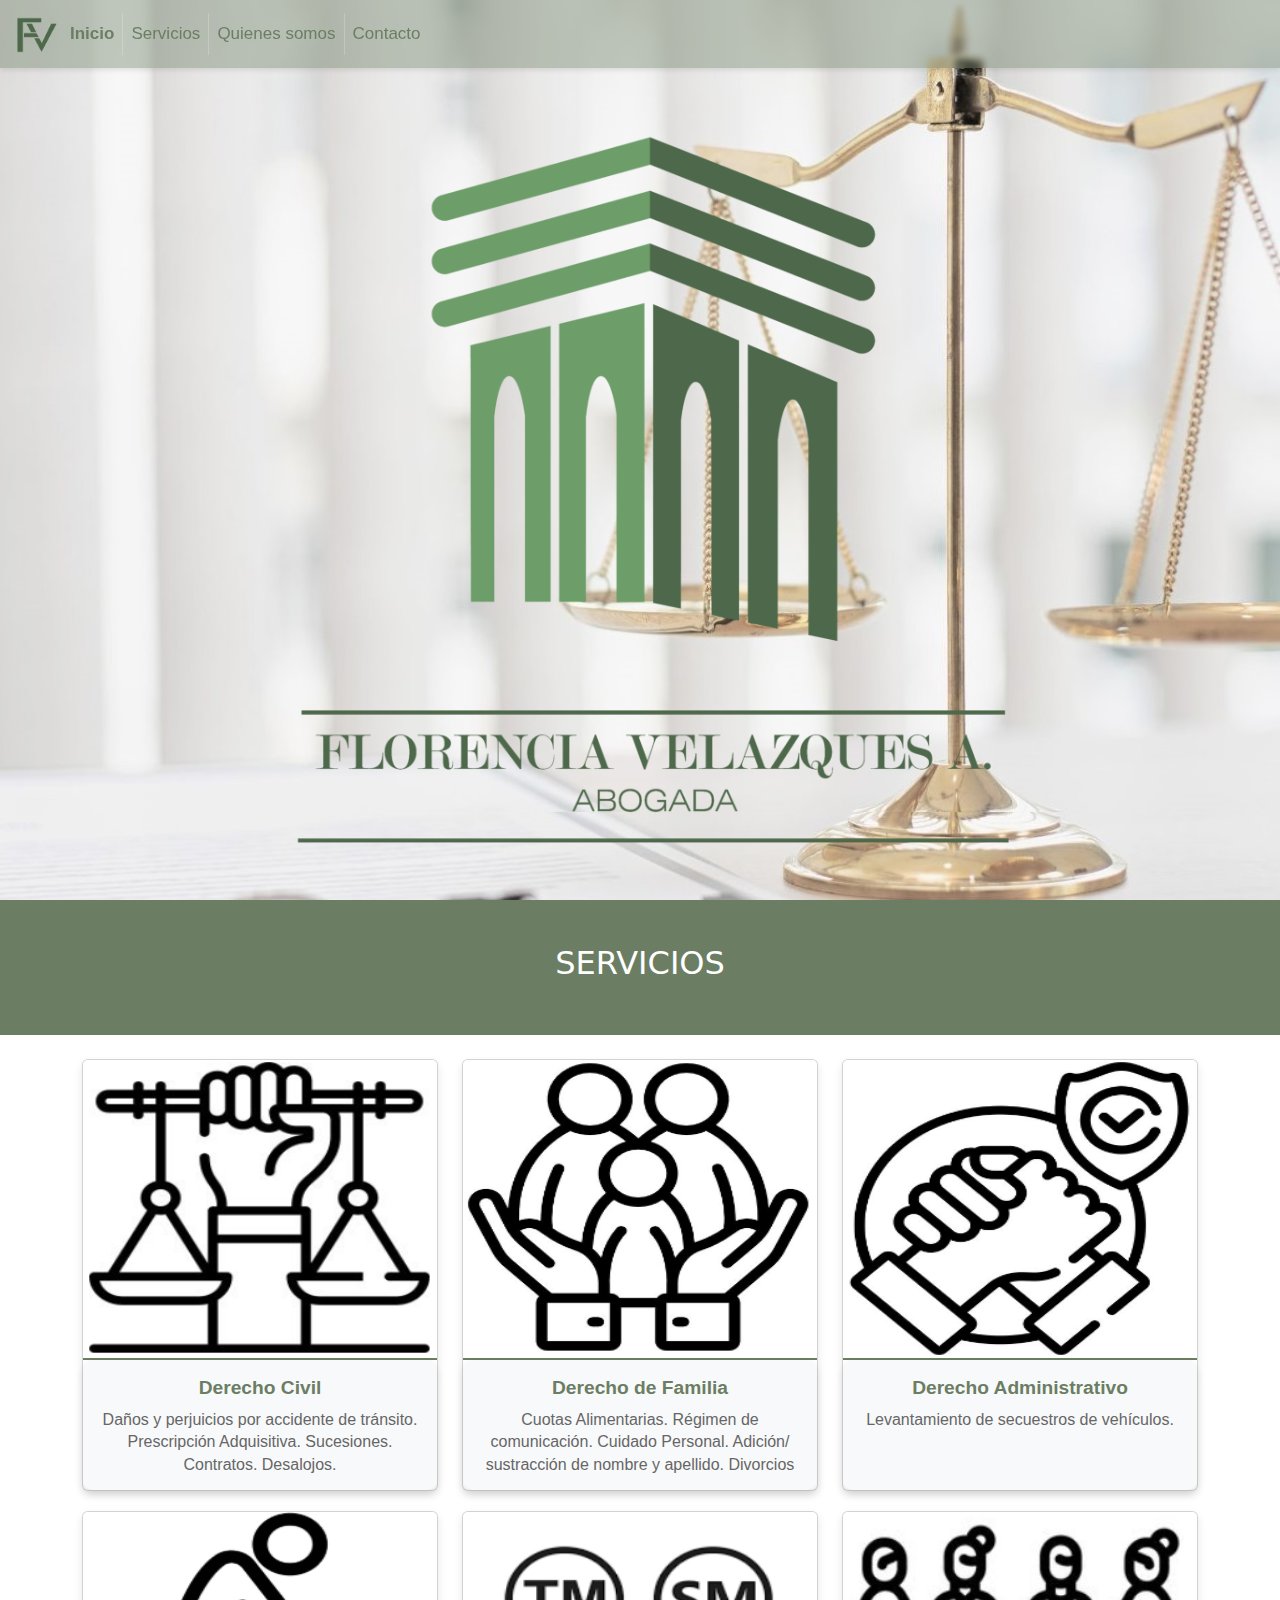
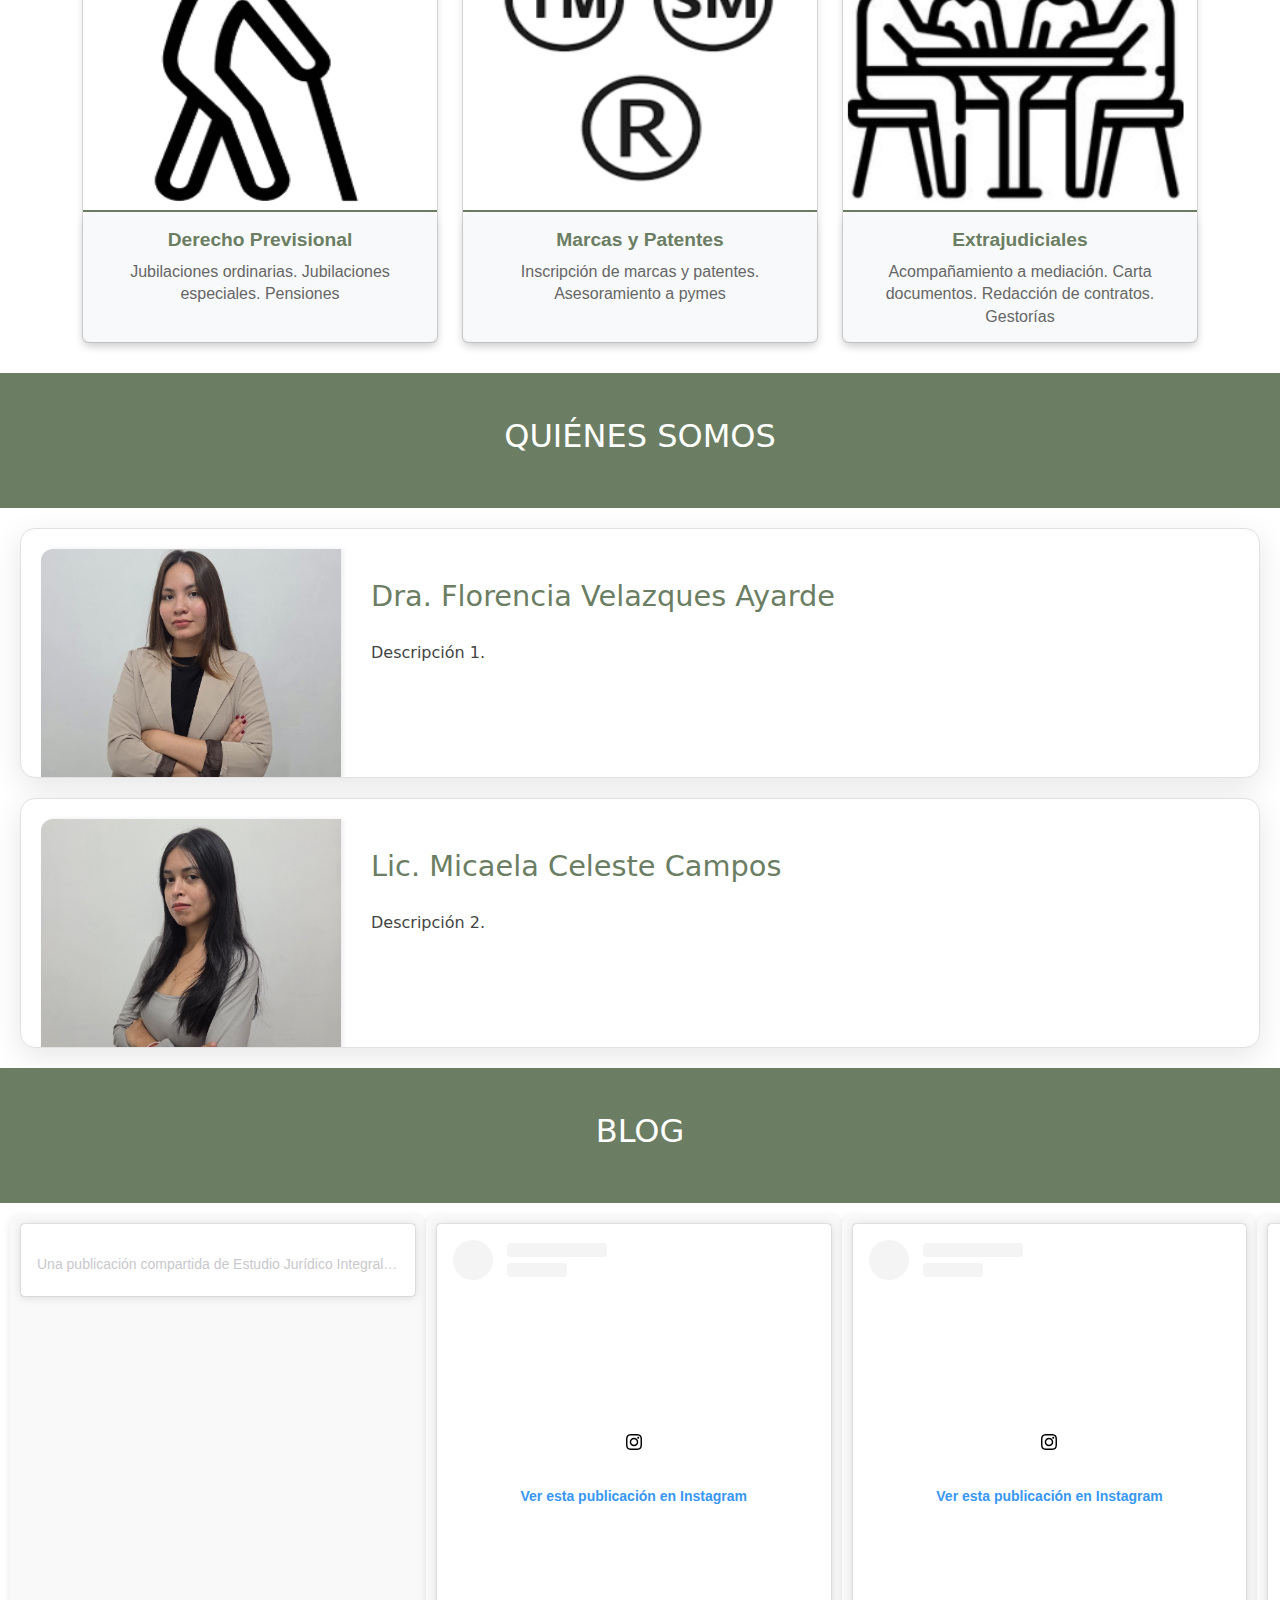
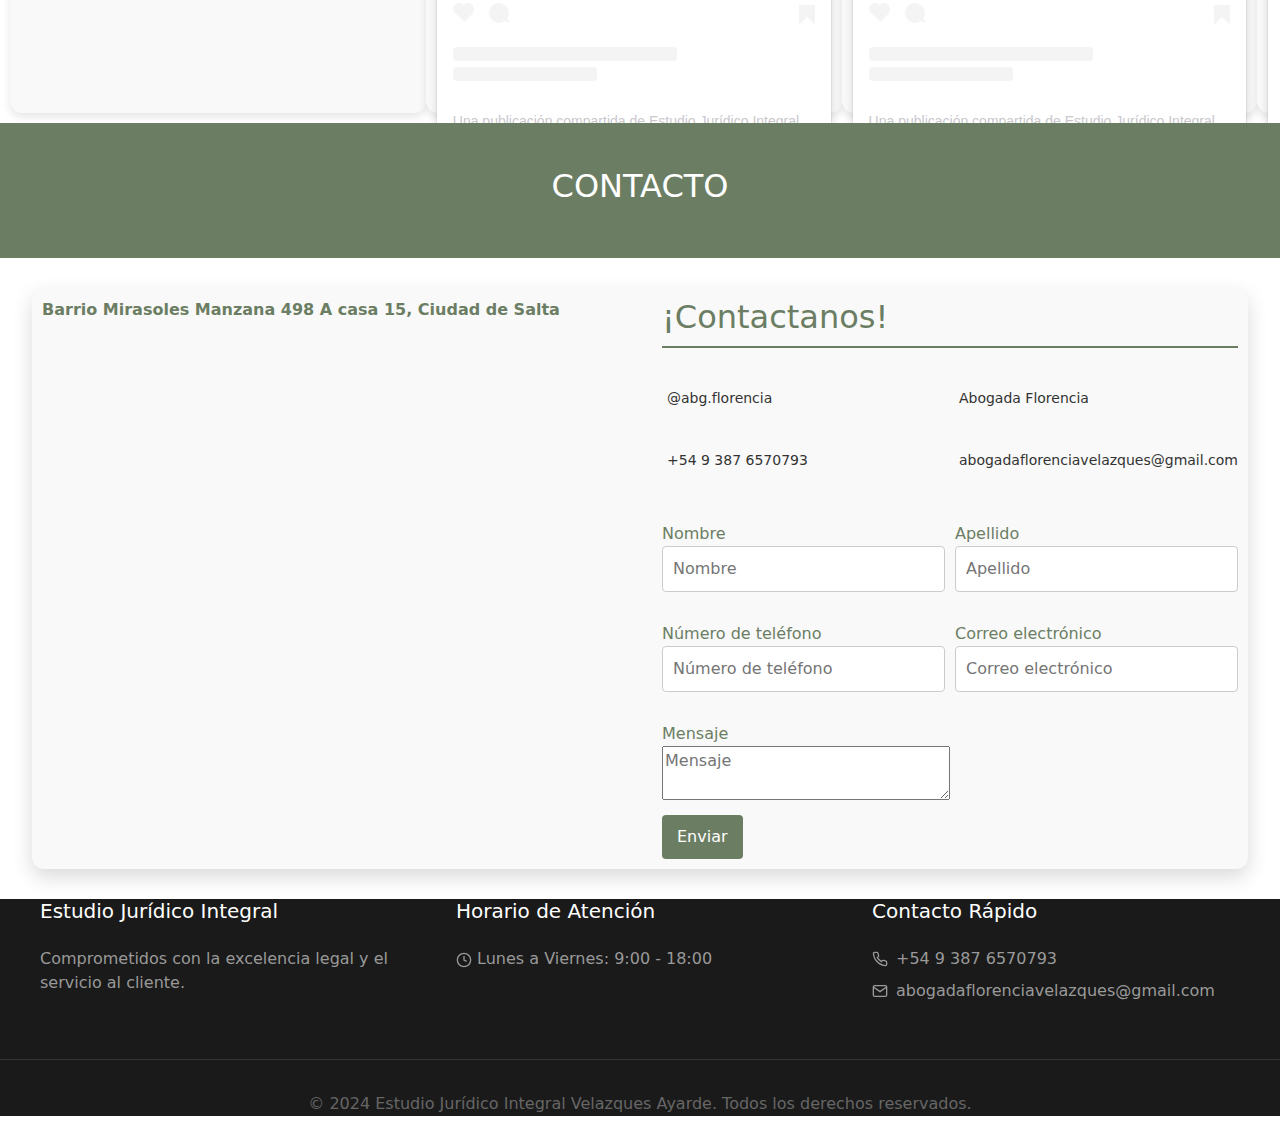
==== index.html @ 9ebd2278 "Imagenes agregadas" ====
<!DOCTYPE html>
<html lang="es">
<head>
    <meta charset="UTF-8">
    <meta name="viewport" content="width=device-width, initial-scale=1.0">
    <title>Abogada Florencia Velazques</title>
    <link rel="icon" type="image/png" href="images/logos/fv_verde1.png">
    <link rel="stylesheet" href="/styles/styles.css">
    <link rel="stylesheet" href="/styles/principal/inicio.css">
    <link rel="stylesheet" href="/styles/principal/servicios.css">
    <link rel="stylesheet" href="/styles/principal/nosotros.css">
    <link rel="stylesheet" href="/styles/principal/blog.css">
    <link rel="stylesheet" href="/styles/principal/contacto.css">
    <link href="https://fonts.googleapis.com/css2?family=Roboto:wght@400;500;700&display=swap" rel="stylesheet">
    <link href="https://cdn.jsdelivr.net/npm/bootstrap@5.3.0-alpha1/dist/css/bootstrap.min.css" rel="stylesheet">
    <link rel="stylesheet" href="https://cdnjs.cloudflare.com/ajax/libs/font-awesome/6.4.2/css/all.min.css" integrity="sha512-z3gLpd7yknf1YoNbCzqRKc4qyor8gaKU1qmn+CShxbuBusANI9QpRohGBreCFkKxLhei6S9CQXFEbbKuqLg0DA==" crossorigin="anonymous" referrerpolicy="no-referrer" />
</head>

<body>
    <nav class="navbar navbar-expand-lg fixed-top" id="navbar">
        <div class="container-fluid">
            <a href="#">
                <img src="images/logos/fv_verde1.png" alt="Logo" width="50" height="50" class="d-inline-block align-text-top" id="logo-img">
            </a>
            <button class="navbar-toggler" type="button" data-bs-toggle="collapse" data-bs-target="#navbarNav" aria-controls="navbarNav" aria-expanded="false" aria-label="Toggle navigation">
                <span class="navbar-toggler-icon"></span>
            </button>
            <div class="collapse navbar-collapse" id="navbarNav">
                <ul class="navbar-nav">
                    <li class="nav-item">
                        <a class="nav-link" href="#inicio"><strong>Inicio</strong></a>
                    </li>
                    <li class="nav-item">
                        <a class="nav-link" href="#servicios">Servicios</a>
                    </li>
                    <li class="nav-item">
                        <a class="nav-link" href="#nosotros">Quienes somos</a>
                    </li>
                    <li class="nav-item">
                        <a class="nav-link" href="#contacto">Contacto</a>
                    </li>
                </ul>
            </div>
        </div>
    </nav>   

    <section id="inicio" class="section inicio">
        <img src="images/marca.png" alt="marca">
    </section>

    
    <section id="servicios" class="section servicios">
        <div class="separador">
            <h2>SERVICIOS</h2>
        </div>
        <br>
        <div class="container">
            <div class="row">
                <div class="col-md-4 card-container">
                    <div class="card">
                        <img src="images/servicios/1-derecho_civil.png" class="card-img-top" alt="Servicio 1">
                        <div class="card-body">
                            <h5 class="card-title">Derecho Civil</h5>
                            <p class="card-text">Daños y perjuicios por accidente de tránsito. Prescripción Adquisitiva. Sucesiones. Contratos. Desalojos.
                            </p>
                        </div>
                    </div>
                </div>

                <div class="col-md-4 card-container">
                    <div class="card">
                        <img src="images/servicios/2-derecho_familia.png" class="card-img-top" alt="Servicio 2">
                        <div class="card-body">
                            <h5 class="card-title">Derecho de Familia</h5>
                            <p class="card-text">Cuotas Alimentarias. Régimen de comunicación. Cuidado Personal. Adición/ sustracción de nombre y apellido. Divorcios
                            </p>
                        </div>
                    </div>
                </div>

                <div class="col-md-4 card-container">
                    <div class="card">
                        <img src="images/servicios/3-administrativo.png" class="card-img-top" alt="Servicio 3">
                        <div class="card-body">
                            <h5 class="card-title">Derecho Administrativo</h5>
                            <p class="card-text">Levantamiento de secuestros de vehículos.
                            </p>
                        </div>
                    </div>
                </div>
            </div>

            <div class="row">
                <div class="col-md-4 card-container">
                    <div class="card">
                        <img src="images/servicios/4-previsional.png" class="card-img-top" alt="Servicio 4">
                        <div class="card-body">
                            <h5 class="card-title">Derecho Previsional</h5>
                            <p class="card-text">Jubilaciones ordinarias. Jubilaciones especiales. Pensiones 
                            </p>
                        </div>
                    </div>
                </div>

                <div class="col-md-4 card-container">
                    <div class="card">
                        <img src="images\servicios\5-marcas_y_pantentes.png" class="card-img-top" alt="Servicio 5">
                        <div class="card-body">
                            <h5 class="card-title">Marcas y Patentes</h5>
                            <p class="card-text">Inscripción de marcas y patentes. Asesoramiento a pymes
                            </p>
                        </div>
                    </div>
                </div>

                <div class="col-md-4 card-container">
                    <div class="card">
                        <img src="images/servicios/6-extrajudiciales.png" class="card-img-top" alt="Extrajudiciales">
                        <div class="card-body">
                            <h5 class="card-title">Extrajudiciales</h5>
                            <p class="card-text">Acompañamiento a mediación. Carta documentos. Redacción de contratos. Gestorías</p>
                        </div>
                    </div>
                </div>
            </div>
        </div>
    </section>

    <section id="nosotros" class="section nosotros">
        <div class="separador">
            <h2>QUIÉNES SOMOS</h2>
        </div>
        <div class="card-nosotros">
            <img src="images/nosotros/flor3.jpg" alt="Imagen 1">
            <div class="card-content">
                <h3>Dra. Florencia Velazques Ayarde</h3>
                <p>Descripción 1.</p>
            </div>
        </div>
        <div class="card-nosotros">
            <img src="images/nosotros/miki1.jpg" alt="Imagen 2">
            <div class="card-content">
                <h3>Lic. Micaela Celeste Campos
                </h3>
                <p>Descripción 2.</p>
            </div>
        </div>
    </section>

        <section id="blog" class="section blog">
        <div class="separador">
            <h2>BLOG</h2>
        </div>
        <div class="slider-container">
            <div class="card-blog">
                <blockquote class="instagram-media" data-instgrm-captioned data-instgrm-permalink="https://www.instagram.com/p/DGyyYIOPVwg/?utm_source=ig_embed&amp;utm_campaign=loading" data-instgrm-version="14" style=" background:#FFF; border:0; border-radius:3px; box-shadow:0 0 1px 0 rgba(0,0,0,0.5),0 1px 10px 0 rgba(0,0,0,0.15); margin: 1px; max-width:540px; min-width:326px; padding:0; width:99.375%; width:-webkit-calc(100% - 2px); width:calc(100% - 2px);">
                    <div style="padding:16px;">
                        <a href="https://www.instagram.com/p/DGyyYIOPVwg/?utm_source=ig_embed&amp;utm_campaign=loading" style=" background:#FFFFFF; line-height:0; padding:0 0; text-align:center; text-decoration:none; width:100%;" target="_blank">
                            </a>
                        <p style=" color:#c9c8cd; font-family:Arial,sans-serif; font-size:14px; line-height:17px; margin-bottom:0; margin-top:8px; overflow:hidden; padding:8px 0 7px; text-align:center; text-overflow:ellipsis; white-space:nowrap;">
                            <a href="https://www.instagram.com/p/DGyyYIOPVwg/?utm_source=ig_embed&amp;utm_campaign=loading" style=" color:#c9c8cd; font-family:Arial,sans-serif; font-size:14px; font-style:normal; font-weight:normal; line-height:17px; text-decoration:none;" target="_blank">
                                Una publicación compartida de Estudio Jurídico Integral (@abg.florencia)
                            </a>
                        </p>
                    </div>
                </blockquote>
                <script async src="//www.instagram.com/embed.js"></script>
            </div>
            <div class="card-blog">
                <blockquote class="instagram-media" data-instgrm-captioned data-instgrm-permalink="https://www.instagram.com/p/DGiqgPWub0Y/?utm_source=ig_embed&amp;utm_campaign=loading" data-instgrm-version="14" style=" background:#FFF; border:0; border-radius:3px; box-shadow:0 0 1px 0 rgba(0,0,0,0.5),0 1px 10px 0 rgba(0,0,0,0.15); margin: 1px; max-width:540px; min-width:326px; padding:0; width:99.375%; width:-webkit-calc(100% - 2px); width:calc(100% - 2px);"><div style="padding:16px;"> <a href="https://www.instagram.com/p/DGiqgPWub0Y/?utm_source=ig_embed&amp;utm_campaign=loading" style=" background:#FFFFFF; line-height:0; padding:0 0; text-align:center; text-decoration:none; width:100%;" target="_blank"> <div style=" display: flex; flex-direction: row; align-items: center;"> <div style="background-color: #F4F4F4; border-radius: 50%; flex-grow: 0; height: 40px; margin-right: 14px; width: 40px;"></div> <div style="display: flex; flex-direction: column; flex-grow: 1; justify-content: center;"> <div style=" background-color: #F4F4F4; border-radius: 4px; flex-grow: 0; height: 14px; margin-bottom: 6px; width: 100px;"></div> <div style=" background-color: #F4F4F4; border-radius: 4px; flex-grow: 0; height: 14px; width: 60px;"></div></div></div><div style="padding: 19% 0;"></div> <div style="display:block; height:50px; margin:0 auto 12px; width:50px;"><svg width="50px" height="50px" viewBox="0 0 60 60" version="1.1" xmlns="https://www.w3.org/2000/svg" xmlns:xlink="https://www.w3.org/1999/xlink"><g stroke="none" stroke-width="1" fill="none" fill-rule="evenodd"><g transform="translate(-511.000000, -20.000000)" fill="#000000"><g><path d="M556.869,30.41 C554.814,30.41 553.148,32.076 553.148,34.131 C553.148,36.186 554.814,37.852 556.869,37.852 C558.924,37.852 560.59,36.186 560.59,34.131 C560.59,32.076 558.924,30.41 556.869,30.41 M541,60.657 C535.114,60.657 530.342,55.887 530.342,50 C530.342,44.114 535.114,39.342 541,39.342 C546.887,39.342 551.658,44.114 551.658,50 C551.658,55.887 546.887,60.657 541,60.657 M541,33.886 C532.1,33.886 524.886,41.1 524.886,50 C524.886,58.899 532.1,66.113 541,66.113 C549.9,66.113 557.115,58.899 557.115,50 C557.115,41.1 549.9,33.886 541,33.886 M565.378,62.101 C565.244,65.022 564.756,66.606 564.346,67.663 C563.803,69.06 563.154,70.057 562.106,71.106 C561.058,72.155 560.06,72.803 558.662,73.347 C557.607,73.757 556.021,74.244 553.102,74.378 C549.944,74.521 548.997,74.552 541,74.552 C533.003,74.552 532.056,74.521 528.898,74.378 C525.979,74.244 524.393,73.757 523.338,73.347 C521.94,72.803 520.942,72.155 519.894,71.106 C518.846,70.057 518.197,69.06 517.654,67.663 C517.244,66.606 516.755,65.022 516.623,62.101 C516.479,58.943 516.448,57.996 516.448,50 C516.448,42.003 516.479,41.056 516.623,37.899 C516.755,34.978 517.244,33.391 517.654,32.338 C518.197,30.938 518.846,29.942 519.894,28.894 C520.942,27.846 521.94,27.196 523.338,26.654 C524.393,26.244 525.979,25.756 528.898,25.623 C532.057,25.479 533.004,25.448 541,25.448 C548.997,25.448 549.943,25.479 553.102,25.623 C556.021,25.756 557.607,26.244 558.662,26.654 C560.06,27.196 561.058,27.846 562.106,28.894 C563.154,29.942 563.803,30.938 564.346,32.338 C564.756,33.391 565.244,34.978 565.378,37.899 C565.522,41.056 565.552,42.003 565.552,50 C565.552,57.996 565.522,58.943 565.378,62.101 M570.82,37.631 C570.674,34.438 570.167,32.258 569.425,30.349 C568.659,28.377 567.633,26.702 565.965,25.035 C564.297,23.368 562.623,22.342 560.652,21.575 C558.743,20.834 556.562,20.326 553.369,20.18 C550.169,20.033 549.148,20 541,20 C532.853,20 531.831,20.033 528.631,20.18 C525.438,20.326 523.257,20.834 521.349,21.575 C519.376,22.342 517.703,23.368 516.035,25.035 C514.368,26.702 513.342,28.377 512.574,30.349 C511.834,32.258 511.326,34.438 511.181,37.631 C511.035,40.831 511,41.851 511,50 C511,58.147 511.035,59.17 511.181,62.369 C511.326,65.562 511.834,67.743 512.574,69.651 C513.342,71.625 514.368,73.296 516.035,74.965 C517.703,76.634 519.376,77.658 521.349,78.425 C523.257,79.167 525.438,79.673 528.631,79.82 C531.831,79.965 532.853,80.001 541,80.001 C549.148,80.001 550.169,79.965 553.369,79.82 C556.562,79.673 558.743,79.167 560.652,78.425 C562.623,77.658 564.297,76.634 565.965,74.965 C567.633,73.296 568.659,71.625 569.425,69.651 C570.167,67.743 570.674,65.562 570.82,62.369 C570.966,59.17 571,58.147 571,50 C571,41.851 570.966,40.831 570.82,37.631"></path></g></g></g></svg></div><div style="padding-top: 8px;"> <div style=" color:#3897f0; font-family:Arial,sans-serif; font-size:14px; font-style:normal; font-weight:550; line-height:18px;">Ver esta publicación en Instagram</div></div><div style="padding: 12.5% 0;"></div> <div style="display: flex; flex-direction: row; margin-bottom: 14px; align-items: center;"><div> <div style="background-color: #F4F4F4; border-radius: 50%; height: 12.5px; width: 12.5px; transform: translateX(0px) translateY(7px);"></div> <div style="background-color: #F4F4F4; height: 12.5px; transform: rotate(-45deg) translateX(3px) translateY(1px); width: 12.5px; flex-grow: 0; margin-right: 14px; margin-left: 2px;"></div> <div style="background-color: #F4F4F4; border-radius: 50%; height: 12.5px; width: 12.5px; transform: translateX(9px) translateY(-18px);"></div></div><div style="margin-left: 8px;"> <div style=" background-color: #F4F4F4; border-radius: 50%; flex-grow: 0; height: 20px; width: 20px;"></div> <div style=" width: 0; height: 0; border-top: 2px solid transparent; border-left: 6px solid #f4f4f4; border-bottom: 2px solid transparent; transform: translateX(16px) translateY(-4px) rotate(30deg)"></div></div><div style="margin-left: auto;"> <div style=" width: 0px; border-top: 8px solid #F4F4F4; border-right: 8px solid transparent; transform: translateY(16px);"></div> <div style=" background-color: #F4F4F4; flex-grow: 0; height: 12px; width: 16px; transform: translateY(-4px);"></div> <div style=" width: 0; height: 0; border-top: 8px solid #F4F4F4; border-left: 8px solid transparent; transform: translateY(-4px) translateX(8px);"></div></div></div> <div style="display: flex; flex-direction: column; flex-grow: 1; justify-content: center; margin-bottom: 24px;"> <div style=" background-color: #F4F4F4; border-radius: 4px; flex-grow: 0; height: 14px; margin-bottom: 6px; width: 224px;"></div> <div style=" background-color: #F4F4F4; border-radius: 4px; flex-grow: 0; height: 14px; width: 144px;"></div></div></a><p style=" color:#c9c8cd; font-family:Arial,sans-serif; font-size:14px; line-height:17px; margin-bottom:0; margin-top:8px; overflow:hidden; padding:8px 0 7px; text-align:center; text-overflow:ellipsis; white-space:nowrap;"><a href="https://www.instagram.com/p/DGiqgPWub0Y/?utm_source=ig_embed&amp;utm_campaign=loading" style=" color:#c9c8cd; font-family:Arial,sans-serif; font-size:14px; font-style:normal; font-weight:normal; line-height:17px; text-decoration:none;" target="_blank">Una publicación compartida de Estudio Jurídico Integral (@abg.florencia)</a></p></div></blockquote> <script async src="//www.instagram.com/embed.js"></script>
            </div>
            <div class="card-blog">
                <blockquote class="instagram-media" data-instgrm-captioned data-instgrm-permalink="https://www.instagram.com/p/DGN7OXtuFzT/?utm_source=ig_embed&amp;utm_campaign=loading" data-instgrm-version="14" style=" background:#FFF; border:0; border-radius:3px; box-shadow:0 0 1px 0 rgba(0,0,0,0.5),0 1px 10px 0 rgba(0,0,0,0.15); margin: 1px; max-width:540px; min-width:326px; padding:0; width:99.375%; width:-webkit-calc(100% - 2px); width:calc(100% - 2px);"><div style="padding:16px;"> <a href="https://www.instagram.com/p/DGN7OXtuFzT/?utm_source=ig_embed&amp;utm_campaign=loading" style=" background:#FFFFFF; line-height:0; padding:0 0; text-align:center; text-decoration:none; width:100%;" target="_blank"> <div style=" display: flex; flex-direction: row; align-items: center;"> <div style="background-color: #F4F4F4; border-radius: 50%; flex-grow: 0; height: 40px; margin-right: 14px; width: 40px;"></div> <div style="display: flex; flex-direction: column; flex-grow: 1; justify-content: center;"> <div style=" background-color: #F4F4F4; border-radius: 4px; flex-grow: 0; height: 14px; margin-bottom: 6px; width: 100px;"></div> <div style=" background-color: #F4F4F4; border-radius: 4px; flex-grow: 0; height: 14px; width: 60px;"></div></div></div><div style="padding: 19% 0;"></div> <div style="display:block; height:50px; margin:0 auto 12px; width:50px;"><svg width="50px" height="50px" viewBox="0 0 60 60" version="1.1" xmlns="https://www.w3.org/2000/svg" xmlns:xlink="https://www.w3.org/1999/xlink"><g stroke="none" stroke-width="1" fill="none" fill-rule="evenodd"><g transform="translate(-511.000000, -20.000000)" fill="#000000"><g><path d="M556.869,30.41 C554.814,30.41 553.148,32.076 553.148,34.131 C553.148,36.186 554.814,37.852 556.869,37.852 C558.924,37.852 560.59,36.186 560.59,34.131 C560.59,32.076 558.924,30.41 556.869,30.41 M541,60.657 C535.114,60.657 530.342,55.887 530.342,50 C530.342,44.114 535.114,39.342 541,39.342 C546.887,39.342 551.658,44.114 551.658,50 C551.658,55.887 546.887,60.657 541,60.657 M541,33.886 C532.1,33.886 524.886,41.1 524.886,50 C524.886,58.899 532.1,66.113 541,66.113 C549.9,66.113 557.115,58.899 557.115,50 C557.115,41.1 549.9,33.886 541,33.886 M565.378,62.101 C565.244,65.022 564.756,66.606 564.346,67.663 C563.803,69.06 563.154,70.057 562.106,71.106 C561.058,72.155 560.06,72.803 558.662,73.347 C557.607,73.757 556.021,74.244 553.102,74.378 C549.944,74.521 548.997,74.552 541,74.552 C533.003,74.552 532.056,74.521 528.898,74.378 C525.979,74.244 524.393,73.757 523.338,73.347 C521.94,72.803 520.942,72.155 519.894,71.106 C518.846,70.057 518.197,69.06 517.654,67.663 C517.244,66.606 516.755,65.022 516.623,62.101 C516.479,58.943 516.448,57.996 516.448,50 C516.448,42.003 516.479,41.056 516.623,37.899 C516.755,34.978 517.244,33.391 517.654,32.338 C518.197,30.938 518.846,29.942 519.894,28.894 C520.942,27.846 521.94,27.196 523.338,26.654 C524.393,26.244 525.979,25.756 528.898,25.623 C532.057,25.479 533.004,25.448 541,25.448 C548.997,25.448 549.943,25.479 553.102,25.623 C556.021,25.756 557.607,26.244 558.662,26.654 C560.06,27.196 561.058,27.846 562.106,28.894 C563.154,29.942 563.803,30.938 564.346,32.338 C564.756,33.391 565.244,34.978 565.378,37.899 C565.522,41.056 565.552,42.003 565.552,50 C565.552,57.996 565.522,58.943 565.378,62.101 M570.82,37.631 C570.674,34.438 570.167,32.258 569.425,30.349 C568.659,28.377 567.633,26.702 565.965,25.035 C564.297,23.368 562.623,22.342 560.652,21.575 C558.743,20.834 556.562,20.326 553.369,20.18 C550.169,20.033 549.148,20 541,20 C532.853,20 531.831,20.033 528.631,20.18 C525.438,20.326 523.257,20.834 521.349,21.575 C519.376,22.342 517.703,23.368 516.035,25.035 C514.368,26.702 513.342,28.377 512.574,30.349 C511.834,32.258 511.326,34.438 511.181,37.631 C511.035,40.831 511,41.851 511,50 C511,58.147 511.035,59.17 511.181,62.369 C511.326,65.562 511.834,67.743 512.574,69.651 C513.342,71.625 514.368,73.296 516.035,74.965 C517.703,76.634 519.376,77.658 521.349,78.425 C523.257,79.167 525.438,79.673 528.631,79.82 C531.831,79.965 532.853,80.001 541,80.001 C549.148,80.001 550.169,79.965 553.369,79.82 C556.562,79.673 558.743,79.167 560.652,78.425 C562.623,77.658 564.297,76.634 565.965,74.965 C567.633,73.296 568.659,71.625 569.425,69.651 C570.167,67.743 570.674,65.562 570.82,62.369 C570.966,59.17 571,58.147 571,50 C571,41.851 570.966,40.831 570.82,37.631"></path></g></g></g></svg></div><div style="padding-top: 8px;"> <div style=" color:#3897f0; font-family:Arial,sans-serif; font-size:14px; font-style:normal; font-weight:550; line-height:18px;">Ver esta publicación en Instagram</div></div><div style="padding: 12.5% 0;"></div> <div style="display: flex; flex-direction: row; margin-bottom: 14px; align-items: center;"><div> <div style="background-color: #F4F4F4; border-radius: 50%; height: 12.5px; width: 12.5px; transform: translateX(0px) translateY(7px);"></div> <div style="background-color: #F4F4F4; height: 12.5px; transform: rotate(-45deg) translateX(3px) translateY(1px); width: 12.5px; flex-grow: 0; margin-right: 14px; margin-left: 2px;"></div> <div style="background-color: #F4F4F4; border-radius: 50%; height: 12.5px; width: 12.5px; transform: translateX(9px) translateY(-18px);"></div></div><div style="margin-left: 8px;"> <div style=" background-color: #F4F4F4; border-radius: 50%; flex-grow: 0; height: 20px; width: 20px;"></div> <div style=" width: 0; height: 0; border-top: 2px solid transparent; border-left: 6px solid #f4f4f4; border-bottom: 2px solid transparent; transform: translateX(16px) translateY(-4px) rotate(30deg)"></div></div><div style="margin-left: auto;"> <div style=" width: 0px; border-top: 8px solid #F4F4F4; border-right: 8px solid transparent; transform: translateY(16px);"></div> <div style=" background-color: #F4F4F4; flex-grow: 0; height: 12px; width: 16px; transform: translateY(-4px);"></div> <div style=" width: 0; height: 0; border-top: 8px solid #F4F4F4; border-left: 8px solid transparent; transform: translateY(-4px) translateX(8px);"></div></div></div> <div style="display: flex; flex-direction: column; flex-grow: 1; justify-content: center; margin-bottom: 24px;"> <div style=" background-color: #F4F4F4; border-radius: 4px; flex-grow: 0; height: 14px; margin-bottom: 6px; width: 224px;"></div> <div style=" background-color: #F4F4F4; border-radius: 4px; flex-grow: 0; height: 14px; width: 144px;"></div></div></a><p style=" color:#c9c8cd; font-family:Arial,sans-serif; font-size:14px; line-height:17px; margin-bottom:0; margin-top:8px; overflow:hidden; padding:8px 0 7px; text-align:center; text-overflow:ellipsis; white-space:nowrap;"><a href="https://www.instagram.com/p/DGN7OXtuFzT/?utm_source=ig_embed&amp;utm_campaign=loading" style=" color:#c9c8cd; font-family:Arial,sans-serif; font-size:14px; font-style:normal; font-weight:normal; line-height:17px; text-decoration:none;" target="_blank">Una publicación compartida de Estudio Jurídico Integral (@abg.florencia)</a></p></div></blockquote>
                <script async src="//www.instagram.com/embed.js"></script>
            </div>
            <div class="card-blog">
                <blockquote class="instagram-media" data-instgrm-captioned data-instgrm-permalink="https://www.instagram.com/p/DGB_yeKPa0P/?utm_source=ig_embed&amp;utm_campaign=loading" data-instgrm-version="14" style=" background:#FFF; border:0; border-radius:3px; box-shadow:0 0 1px 0 rgba(0,0,0,0.5),0 1px 10px 0 rgba(0,0,0,0.15); margin: 1px; max-width:540px; min-width:326px; padding:0; width:99.375%; width:-webkit-calc(100% - 2px); width:calc(100% - 2px);"><div style="padding:16px;"> <a href="https://www.instagram.com/p/DGB_yeKPa0P/?utm_source=ig_embed&amp;utm_campaign=loading" style=" background:#FFFFFF; line-height:0; padding:0 0; text-align:center; text-decoration:none; width:100%;" target="_blank"> <div style=" display: flex; flex-direction: row; align-items: center;"> <div style="background-color: #F4F4F4; border-radius: 50%; flex-grow: 0; height: 40px; margin-right: 14px; width: 40px;"></div> <div style="display: flex; flex-direction: column; flex-grow: 1; justify-content: center;"> <div style=" background-color: #F4F4F4; border-radius: 4px; flex-grow: 0; height: 14px; margin-bottom: 6px; width: 100px;"></div> <div style=" background-color: #F4F4F4; border-radius: 4px; flex-grow: 0; height: 14px; width: 60px;"></div></div></div><div style="padding: 19% 0;"></div> <div style="display:block; height:50px; margin:0 auto 12px; width:50px;"><svg width="50px" height="50px" viewBox="0 0 60 60" version="1.1" xmlns="https://www.w3.org/2000/svg" xmlns:xlink="https://www.w3.org/1999/xlink"><g stroke="none" stroke-width="1" fill="none" fill-rule="evenodd"><g transform="translate(-511.000000, -20.000000)" fill="#000000"><g><path d="M556.869,30.41 C554.814,30.41 553.148,32.076 553.148,34.131 C553.148,36.186 554.814,37.852 556.869,37.852 C558.924,37.852 560.59,36.186 560.59,34.131 C560.59,32.076 558.924,30.41 556.869,30.41 M541,60.657 C535.114,60.657 530.342,55.887 530.342,50 C530.342,44.114 535.114,39.342 541,39.342 C546.887,39.342 551.658,44.114 551.658,50 C551.658,55.887 546.887,60.657 541,60.657 M541,33.886 C532.1,33.886 524.886,41.1 524.886,50 C524.886,58.899 532.1,66.113 541,66.113 C549.9,66.113 557.115,58.899 557.115,50 C557.115,41.1 549.9,33.886 541,33.886 M565.378,62.101 C565.244,65.022 564.756,66.606 564.346,67.663 C563.803,69.06 563.154,70.057 562.106,71.106 C561.058,72.155 560.06,72.803 558.662,73.347 C557.607,73.757 556.021,74.244 553.102,74.378 C549.944,74.521 548.997,74.552 541,74.552 C533.003,74.552 532.056,74.521 528.898,74.378 C525.979,74.244 524.393,73.757 523.338,73.347 C521.94,72.803 520.942,72.155 519.894,71.106 C518.846,70.057 518.197,69.06 517.654,67.663 C517.244,66.606 516.755,65.022 516.623,62.101 C516.479,58.943 516.448,57.996 516.448,50 C516.448,42.003 516.479,41.056 516.623,37.899 C516.755,34.978 517.244,33.391 517.654,32.338 C518.197,30.938 518.846,29.942 519.894,28.894 C520.942,27.846 521.94,27.196 523.338,26.654 C524.393,26.244 525.979,25.756 528.898,25.623 C532.057,25.479 533.004,25.448 541,25.448 C548.997,25.448 549.943,25.479 553.102,25.623 C556.021,25.756 557.607,26.244 558.662,26.654 C560.06,27.196 561.058,27.846 562.106,28.894 C563.154,29.942 563.803,30.938 564.346,32.338 C564.756,33.391 565.244,34.978 565.378,37.899 C565.522,41.056 565.552,42.003 565.552,50 C565.552,57.996 565.522,58.943 565.378,62.101 M570.82,37.631 C570.674,34.438 570.167,32.258 569.425,30.349 C568.659,28.377 567.633,26.702 565.965,25.035 C564.297,23.368 562.623,22.342 560.652,21.575 C558.743,20.834 556.562,20.326 553.369,20.18 C550.169,20.033 549.148,20 541,20 C532.853,20 531.831,20.033 528.631,20.18 C525.438,20.326 523.257,20.834 521.349,21.575 C519.376,22.342 517.703,23.368 516.035,25.035 C514.368,26.702 513.342,28.377 512.574,30.349 C511.834,32.258 511.326,34.438 511.181,37.631 C511.035,40.831 511,41.851 511,50 C511,58.147 511.035,59.17 511.181,62.369 C511.326,65.562 511.834,67.743 512.574,69.651 C513.342,71.625 514.368,73.296 516.035,74.965 C517.703,76.634 519.376,77.658 521.349,78.425 C523.257,79.167 525.438,79.673 528.631,79.82 C531.831,79.965 532.853,80.001 541,80.001 C549.148,80.001 550.169,79.965 553.369,79.82 C556.562,79.673 558.743,79.167 560.652,78.425 C562.623,77.658 564.297,76.634 565.965,74.965 C567.633,73.296 568.659,71.625 569.425,69.651 C570.167,67.743 570.674,65.562 570.82,62.369 C570.966,59.17 571,58.147 571,50 C571,41.851 570.966,40.831 570.82,37.631"></path></g></g></g></svg></div><div style="padding-top: 8px;"> <div style=" color:#3897f0; font-family:Arial,sans-serif; font-size:14px; font-style:normal; font-weight:550; line-height:18px;">Ver esta publicación en Instagram</div></div><div style="padding: 12.5% 0;"></div> <div style="display: flex; flex-direction: row; margin-bottom: 14px; align-items: center;"><div> <div style="background-color: #F4F4F4; border-radius: 50%; height: 12.5px; width: 12.5px; transform: translateX(0px) translateY(7px);"></div> <div style="background-color: #F4F4F4; height: 12.5px; transform: rotate(-45deg) translateX(3px) translateY(1px); width: 12.5px; flex-grow: 0; margin-right: 14px; margin-left: 2px;"></div> <div style="background-color: #F4F4F4; border-radius: 50%; height: 12.5px; width: 12.5px; transform: translateX(9px) translateY(-18px);"></div></div><div style="margin-left: 8px;"> <div style=" background-color: #F4F4F4; border-radius: 50%; flex-grow: 0; height: 20px; width: 20px;"></div> <div style=" width: 0; height: 0; border-top: 2px solid transparent; border-left: 6px solid #f4f4f4; border-bottom: 2px solid transparent; transform: translateX(16px) translateY(-4px) rotate(30deg)"></div></div><div style="margin-left: auto;"> <div style=" width: 0px; border-top: 8px solid #F4F4F4; border-right: 8px solid transparent; transform: translateY(16px);"></div> <div style=" background-color: #F4F4F4; flex-grow: 0; height: 12px; width: 16px; transform: translateY(-4px);"></div> <div style=" width: 0; height: 0; border-top: 8px solid #F4F4F4; border-left: 8px solid transparent; transform: translateY(-4px) translateX(8px);"></div></div></div> <div style="display: flex; flex-direction: column; flex-grow: 1; justify-content: center; margin-bottom: 24px;"> <div style=" background-color: #F4F4F4; border-radius: 4px; flex-grow: 0; height: 14px; margin-bottom: 6px; width: 224px;"></div> <div style=" background-color: #F4F4F4; border-radius: 4px; flex-grow: 0; height: 14px; width: 144px;"></div></div></a><p style=" color:#c9c8cd; font-family:Arial,sans-serif; font-size:14px; line-height:17px; margin-bottom:0; margin-top:8px; overflow:hidden; padding:8px 0 7px; text-align:center; text-overflow:ellipsis; white-space:nowrap;"><a href="https://www.instagram.com/p/DGB_yeKPa0P/?utm_source=ig_embed&amp;utm_campaign=loading" style=" color:#c9c8cd; font-family:Arial,sans-serif; font-size:14px; font-style:normal; font-weight:normal; line-height:17px; text-decoration:none;" target="_blank">Una publicación compartida de Estudio Jurídico Integral (@abg.florencia)</a></p></div></blockquote>
                <script async src="//www.instagram.com/embed.js"></script>
            </div>
            <div class="card-blog">
                <blockquote class="instagram-media" data-instgrm-captioned data-instgrm-permalink="https://www.instagram.com/p/DF9Hi7PNIEU/?utm_source=ig_embed&amp;utm_campaign=loading" data-instgrm-version="14" style=" background:#FFF; border:0; border-radius:3px; box-shadow:0 0 1px 0 rgba(0,0,0,0.5),0 1px 10px 0 rgba(0,0,0,0.15); margin: 1px; max-width:540px; min-width:326px; padding:0; width:99.375%; width:-webkit-calc(100% - 2px); width:calc(100% - 2px);"><div style="padding:16px;"> <a href="https://www.instagram.com/p/DF9Hi7PNIEU/?utm_source=ig_embed&amp;utm_campaign=loading" style=" background:#FFFFFF; line-height:0; padding:0 0; text-align:center; text-decoration:none; width:100%;" target="_blank"> <div style=" display: flex; flex-direction: row; align-items: center;"> <div style="background-color: #F4F4F4; border-radius: 50%; flex-grow: 0; height: 40px; margin-right: 14px; width: 40px;"></div> <div style="display: flex; flex-direction: column; flex-grow: 1; justify-content: center;"> <div style=" background-color: #F4F4F4; border-radius: 4px; flex-grow: 0; height: 14px; margin-bottom: 6px; width: 100px;"></div> <div style=" background-color: #F4F4F4; border-radius: 4px; flex-grow: 0; height: 14px; width: 60px;"></div></div></div><div style="padding: 19% 0;"></div> <div style="display:block; height:50px; margin:0 auto 12px; width:50px;"><svg width="50px" height="50px" viewBox="0 0 60 60" version="1.1" xmlns="https://www.w3.org/2000/svg" xmlns:xlink="https://www.w3.org/1999/xlink"><g stroke="none" stroke-width="1" fill="none" fill-rule="evenodd"><g transform="translate(-511.000000, -20.000000)" fill="#000000"><g><path d="M556.869,30.41 C554.814,30.41 553.148,32.076 553.148,34.131 C553.148,36.186 554.814,37.852 556.869,37.852 C558.924,37.852 560.59,36.186 560.59,34.131 C560.59,32.076 558.924,30.41 556.869,30.41 M541,60.657 C535.114,60.657 530.342,55.887 530.342,50 C530.342,44.114 535.114,39.342 541,39.342 C546.887,39.342 551.658,44.114 551.658,50 C551.658,55.887 546.887,60.657 541,60.657 M541,33.886 C532.1,33.886 524.886,41.1 524.886,50 C524.886,58.899 532.1,66.113 541,66.113 C549.9,66.113 557.115,58.899 557.115,50 C557.115,41.1 549.9,33.886 541,33.886 M565.378,62.101 C565.244,65.022 564.756,66.606 564.346,67.663 C563.803,69.06 563.154,70.057 562.106,71.106 C561.058,72.155 560.06,72.803 558.662,73.347 C557.607,73.757 556.021,74.244 553.102,74.378 C549.944,74.521 548.997,74.552 541,74.552 C533.003,74.552 532.056,74.521 528.898,74.378 C525.979,74.244 524.393,73.757 523.338,73.347 C521.94,72.803 520.942,72.155 519.894,71.106 C518.846,70.057 518.197,69.06 517.654,67.663 C517.244,66.606 516.755,65.022 516.623,62.101 C516.479,58.943 516.448,57.996 516.448,50 C516.448,42.003 516.479,41.056 516.623,37.899 C516.755,34.978 517.244,33.391 517.654,32.338 C518.197,30.938 518.846,29.942 519.894,28.894 C520.942,27.846 521.94,27.196 523.338,26.654 C524.393,26.244 525.979,25.756 528.898,25.623 C532.057,25.479 533.004,25.448 541,25.448 C548.997,25.448 549.943,25.479 553.102,25.623 C556.021,25.756 557.607,26.244 558.662,26.654 C560.06,27.196 561.058,27.846 562.106,28.894 C563.154,29.942 563.803,30.938 564.346,32.338 C564.756,33.391 565.244,34.978 565.378,37.899 C565.522,41.056 565.552,42.003 565.552,50 C565.552,57.996 565.522,58.943 565.378,62.101 M570.82,37.631 C570.674,34.438 570.167,32.258 569.425,30.349 C568.659,28.377 567.633,26.702 565.965,25.035 C564.297,23.368 562.623,22.342 560.652,21.575 C558.743,20.834 556.562,20.326 553.369,20.18 C550.169,20.033 549.148,20 541,20 C532.853,20 531.831,20.033 528.631,20.18 C525.438,20.326 523.257,20.834 521.349,21.575 C519.376,22.342 517.703,23.368 516.035,25.035 C514.368,26.702 513.342,28.377 512.574,30.349 C511.834,32.258 511.326,34.438 511.181,37.631 C511.035,40.831 511,41.851 511,50 C511,58.147 511.035,59.17 511.181,62.369 C511.326,65.562 511.834,67.743 512.574,69.651 C513.342,71.625 514.368,73.296 516.035,74.965 C517.703,76.634 519.376,77.658 521.349,78.425 C523.257,79.167 525.438,79.673 528.631,79.82 C531.831,79.965 532.853,80.001 541,80.001 C549.148,80.001 550.169,79.965 553.369,79.82 C556.562,79.673 558.743,79.167 560.652,78.425 C562.623,77.658 564.297,76.634 565.965,74.965 C567.633,73.296 568.659,71.625 569.425,69.651 C570.167,67.743 570.674,65.562 570.82,62.369 C570.966,59.17 571,58.147 571,50 C571,41.851 570.966,40.831 570.82,37.631"></path></g></g></g></svg></div><div style="padding-top: 8px;"> <div style=" color:#3897f0; font-family:Arial,sans-serif; font-size:14px; font-style:normal; font-weight:550; line-height:18px;">Ver esta publicación en Instagram</div></div><div style="padding: 12.5% 0;"></div> <div style="display: flex; flex-direction: row; margin-bottom: 14px; align-items: center;"><div> <div style="background-color: #F4F4F4; border-radius: 50%; height: 12.5px; width: 12.5px; transform: translateX(0px) translateY(7px);"></div> <div style="background-color: #F4F4F4; height: 12.5px; transform: rotate(-45deg) translateX(3px) translateY(1px); width: 12.5px; flex-grow: 0; margin-right: 14px; margin-left: 2px;"></div> <div style="background-color: #F4F4F4; border-radius: 50%; height: 12.5px; width: 12.5px; transform: translateX(9px) translateY(-18px);"></div></div><div style="margin-left: 8px;"> <div style=" background-color: #F4F4F4; border-radius: 50%; flex-grow: 0; height: 20px; width: 20px;"></div> <div style=" width: 0; height: 0; border-top: 2px solid transparent; border-left: 6px solid #f4f4f4; border-bottom: 2px solid transparent; transform: translateX(16px) translateY(-4px) rotate(30deg)"></div></div><div style="margin-left: auto;"> <div style=" width: 0px; border-top: 8px solid #F4F4F4; border-right: 8px solid transparent; transform: translateY(16px);"></div> <div style=" background-color: #F4F4F4; flex-grow: 0; height: 12px; width: 16px; transform: translateY(-4px);"></div> <div style=" width: 0; height: 0; border-top: 8px solid #F4F4F4; border-left: 8px solid transparent; transform: translateY(-4px) translateX(8px);"></div></div></div> <div style="display: flex; flex-direction: column; flex-grow: 1; justify-content: center; margin-bottom: 24px;"> <div style=" background-color: #F4F4F4; border-radius: 4px; flex-grow: 0; height: 14px; margin-bottom: 6px; width: 224px;"></div> <div style=" background-color: #F4F4F4; border-radius: 4px; flex-grow: 0; height: 14px; width: 144px;"></div></div></a><p style=" color:#c9c8cd; font-family:Arial,sans-serif; font-size:14px; line-height:17px; margin-bottom:0; margin-top:8px; overflow:hidden; padding:8px 0 7px; text-align:center; text-overflow:ellipsis; white-space:nowrap;"><a href="https://www.instagram.com/p/DF9Hi7PNIEU/?utm_source=ig_embed&amp;utm_campaign=loading" style=" color:#c9c8cd; font-family:Arial,sans-serif; font-size:14px; font-style:normal; font-weight:normal; line-height:17px; text-decoration:none;" target="_blank">Una publicación compartida de Estudio Jurídico Integral (@abg.florencia)</a></p></div></blockquote>
                <script async src="//www.instagram.com/embed.js"></script>
            </div>
        </div>
        <!--<a href="#" class="boton-blog">Ver todos los post</a>-->
    </section>

    <section id="contacto" class="section contacto">
        <div class="separador">
            <h2>CONTACTO</h2>
        </div>
        <div class="contacto-container">
            <div class="mapa">
                <p><strong>Barrio Mirasoles Manzana 498 A casa 15, Ciudad de Salta</strong></p>
                <iframe src="https://www.google.com/maps/embed?pb=!1m18!1m12!1m3!1d14495.961561195005!2d-65.43247211085877!3d-24.727210180091937!2m3!1f0!2f0!3f0!3m2!1i1024!2i768!4f13.1!3m3!1m2!1s0x941bc1a2f7a2f6bb%3A0xbf3b8bce82918d8e!2sEstudio%20Juridico%20Integral%20Velazques%20Ayarde!5e0!3m2!1ses-419!2sar!4v1741299698189!5m2!1ses-419!2sar" width="600" height="450" style="border:0;" allowfullscreen="" loading="lazy" referrerpolicy="no-referrer-when-downgrade"></iframe>
            </div>
            <div class="derecha">
                <h3>¡Contactanos!</h3>
                <div class="redes-sociales">
                    <a href="https://www.instagram.com/abg.florencia/" target="_blank" class="red-social-link">
                        <i class="fab fa-instagram"></i> @abg.florencia
                    </a>
                    <a href="https://www.facebook.com/profile.php?id=61558880305161" target="_blank" class="red-social-link">
                        <i class="fab fa-facebook"></i> Abogada Florencia
                    </a>
                    <a href="https://wa.me/5493876570793" target="_blank" class="red-social-link">
                        <i class="fab fa-whatsapp"></i> +54 9 387 6570793
                    </a>
                    <a href="mailto:abogadaflorenciavelazques@gmail.com" target="_blank" class="red-social-link">
                        <i class="fas fa-envelope"></i> abogadaflorenciavelazques@gmail.com
                    </a>
                </div>
                <div class="datos-contacto">
                    
                    <form class="contacto-form" method="POST">
                        <div class="fila">
                            <div class="entrada">
                                <label for="nombre">Nombre</label>
                                <input type="text" id="nombre" name="nombre" placeholder="Nombre" required>
                            </div>
                            <div class="entrada">
                                <label for="apellido">Apellido</label>
                                <input type="text" id="apellido" name="apellido" placeholder="Apellido" required>
                            </div>
                        </div>
                        
                        <div class="fila">
                            <div class="entrada">
                                <label for="telefono">Número de teléfono</label>
                                <input type="tel" id="telefono" name="telefono" placeholder="Número de teléfono" required>
                            </div>
                            <div class="entrada">    
                                <label for="correo">Correo electrónico</label>
                                <input type="email" id="correo" name="correo" placeholder="Correo electrónico" required>
                            </div>
                        </div>
                        
                        <div class="fila">
                            <div class="entrada">
                                <label for="mensaje">Mensaje</label>
                                <textarea id="mensaje" name="mensaje" placeholder="Mensaje" required></textarea>
                            </div>
                        </div>
                        
                        <button type="submit">Enviar</button>
                    </form>
                                        
                </div>
            </div>
        </div>
    </section>
    <footer class="footer">
        <div class="footer-content">
            <div class="footer-section">
                <h3>Estudio Jurídico Integral</h3>
                <p>Comprometidos con la excelencia legal y el servicio al cliente.</p>
            </div>
            <div class="footer-section">
                <h3>Horario de Atención</h3>
                <p>
                    <svg class="icon" viewBox="0 0 24 24" fill="none" stroke="currentColor" stroke-width="2">
                        <circle cx="12" cy="12" r="10"/>
                        <polyline points="12 6 12 12 16 14"/>
                    </svg>
                    Lunes a Viernes: 9:00 - 18:00
                </p>
            </div>
            <div class="footer-section">
                <h3>Contacto Rápido</h3>
                <a href="tel:+5493876570793">
                    <svg class="icon" viewBox="0 0 24 24" fill="none" stroke="currentColor" stroke-width="2">
                        <path d="M22 16.92v3a2 2 0 0 1-2.18 2 19.79 19.79 0 0 1-8.63-3.07 19.5 19.5 0 0 1-6-6 19.79 19.79 0 0 1-3.07-8.67A2 2 0 0 1 4.11 2h3a2 2 0 0 1 2 1.72 12.84 12.84 0 0 0 .7 2.81 2 2 0 0 1-.45 2.11L8.09 9.91a16 16 0 0 0 6 6l1.27-1.27a2 2 0 0 1 2.11-.45 12.84 12.84 0 0 0 2.81.7A2 2 0 0 1 22 16.92z"/>
                    </svg>
                    +54 9 387 6570793
                </a>
                <a href="mailto:abogadaflorenciavelazques@gmail.com">
                    <svg class="icon" viewBox="0 0 24 24" fill="none" stroke="currentColor" stroke-width="2">
                        <path d="M4 4h16c1.1 0 2 .9 2 2v12c0 1.1-.9 2-2 2H4c-1.1 0-2-.9-2-2V6c0-1.1.9-2 2-2z"/>
                        <polyline points="22,6 12,13 2,6"/>
                    </svg>
                    abogadaflorenciavelazques@gmail.com
                </a>
            </div>
        </div>
        <div class="footer-bottom">
            <p>&copy; 2024 Estudio Jurídico Integral Velazques Ayarde. Todos los derechos reservados.</p>
        </div>
    </footer>
</body>
<script src="https://cdn.jsdelivr.net/npm/@popperjs/core@2.11.6/dist/umd/popper.min.js"></script>
<script src="https://cdn.jsdelivr.net/npm/bootstrap@5.3.0-alpha1/dist/js/bootstrap.min.js"></script>
<script src="script.js"></script>
</html>
---- styles/styles.css ----
:root {
    --verde: rgba(107, 126, 99, 1);
} 

body{
    font-family: 'Times New Roman', Times, serif;  
    width: 100%;
    
}
h3 {
    color: var(--verde);
}
.section {
    height: 100vh;
    background-size: cover;
    background-position: center;
    width: 100%;
}

.separador {
    height: 15vh;
    color: white;
    background-color: rgba(107, 126, 99, 1);
    margin: 0;
    padding: 0;
    display: flex;
    justify-content: center;
    align-items: center;
}
.navbar {
    font-size: 17px;
    width: 100%;
    transition: transform 0.8s cubic-bezier(0.19, 1, 0.22, 1),
                background-color 0.8s ease,
                opacity 0.8s ease-in-out,
                box-shadow 0.8s ease;
    background-color: rgba(107, 126, 99, 0.4);
    padding: 18px 0;
    box-shadow: 0 2px 5px rgba(0, 0, 0, 0.1);
    backdrop-filter: blur(3px);
    position: fixed;
    z-index: 1000;
    display: flex;
    justify-content: space-between;
    align-items: center;
    top: 0;
    left: 0;
    right: 0;
}

.navbar .nav-link {
    color: rgba(107, 126, 99, 1);
    transition: color 0.3s ease;
}

.navbar .nav-link:hover {
    color: rgba(255, 255, 255, 0.8);
}

.navbar .navbar-brand img {
    max-height: 45px;
    transition: max-height 0.3s ease;
}

.navbar .navbar-nav {
    display: flex;
    justify-content: flex-end; 
    flex-wrap: wrap; 
    width: auto; 
}

.navbar-hidden {
    transform: translateY(-100%);
    opacity: 0;
    transition: transform 0.5s ease-in-out, opacity 0.5s ease-in-out;
}

.navbar-scrolled {
    background-color: rgba(107, 126, 99, 0.9);
    transition: transform 0.5s cubic-bezier(0.68, -0.55, 0.27, 1.55),
                background-color 0.5s ease-in-out,
                opacity 0.7s ease-in-out,
                box-shadow 0.5s ease-in-out;
    box-shadow: 0 4px 10px rgba(0, 0, 0, 0.2);
    border-bottom: 1px solid rgba(255, 255, 255, 0.1);
    backdrop-filter: blur(5px);
}

.navbar-scrolled .nav-link {
    color: rgb(57, 68, 52) !important;
    transition: color 0.3s ease-in-out;
}

.navbar-scrolled .nav-link:hover {
    color: rgba(255, 255, 255, 0.8) !important;
}

.navbar-scrolled .navbar-brand img {
    max-height: 40px;
    transition: max-height 0.3s ease-in-out;
}

.navbar-brand img {
    width: 60px;
    height: 60px;
    transition: transform 0.3s ease;
}

.navbar-brand img:hover {
    transform: scale(1.1);
}

.navbar-nav {
    display: flex;
    justify-content: flex-end;
    width: 100%;
}

.nav-item {
    position: relative;
    border-left: 1px solid rgba(255, 255, 255, 0.2);
}

.nav-item:first-child {
    border-left: none;
}

.nav-link {
    color: #fff;
    text-decoration: none;
    font-weight: 500;
    padding: 0 20px;
    display: flex;
    align-items: center;
    font-family: 'Arial', sans-serif;
    font-size: 1.1em;
}

.nav-link:hover,
.nav-link.active {
    background-color: rgba(255, 255, 255, 0.2);
}

.footer {
    background: #1a1a1a;
    color: white;
    clear: both;
    margin-top: auto;
}

.footer-content {
    max-width: 1200px;
    margin: 0 auto;
    display: grid;
    grid-template-columns: repeat(auto-fit, minmax(250px, 1fr));
    gap: 3rem;
}

.footer-section h3 {
    font-size: 1.25rem;
    margin-bottom: 1.5rem;
    color: white;
}

.footer-section p {
    color: #999;
    margin-bottom: 1rem;
}

.footer-section a {
    color: #999;
    text-decoration: none;
    display: flex;
    align-items: center;
    gap: 0.5rem;
    margin-bottom: 0.5rem;
    transition: var(--transition);
}

.footer-section a:hover {
    color: white;
}

.footer-bottom {
    margin-top: 3rem;
    padding-top: 2rem;
    border-top: 1px solid #333;
    text-align: center;
    color: #666;
}
svg {
    width: 1em;
}
---- styles/principal/inicio.css ----
.inicio {
    background-image: url('../../images/hero.jpg');
    background-size: cover;
    background-position: center;
    background-attachment: fixed;
    display: flex;
    align-items: center;
    justify-content: center;
    text-align: center;
    color: white;
    position: relative;
}

.inicio img{
    max-height: 90%;
    object-fit: contain;
    transform: translateY(30px);
    width: 100%;
}
---- styles/principal/servicios.css ----
.servicios {
    height: auto;
}

.card-container {
    margin-bottom: 20px;

}

.card {
    border: none;
    box-shadow: 0 4px 8px rgba(0, 0, 0, 0.1);
    transition: transform 0.3s ease;
    display: flex;
    flex-direction: column;
}

.card:hover {
    transform: translateY(-5px);
}

.card-img-top {
    width: 200px;
    height: 300px;
    object-fit: fill;
    border-bottom: 2px solid var(--verde);
}

.card-body {
    height: 130px;
    text-align: center;
    flex-grow: 1; 
    display: flex; 
    flex-direction: column; 
    justify-content: flex-start;
    padding: 15px;
    background-color: #f8f9fa;
    border-radius: 10px;
    box-shadow: 0 4px 8px rgba(0, 0, 0, 0.1);
    font-family: 'Arial', sans-serif;
    color: #333;
}

.card-body h5{
    color: var(--verde);
    font-size: 1.2em;
    margin-bottom: 10px;
    font-weight: 600;
}

.card-body p {
    font-size: 1em;
    color: #666;
    line-height: 1.4;
}

@media (max-width: 768px) {
   .card-img-top{
        width: 150px;
        height: 300px;
   } 
}
---- styles/principal/nosotros.css ----
.nosotros {
    height: auto;
    padding-top: 10px;
}

.card-nosotros {
    display: flex;
    align-items: flex-start;
    padding: 20px;
    margin: 20px;
    height: 250px;
    border-radius: 15px;
    box-shadow: 0 8px 30px rgba(0, 0, 0, 0.1);
    overflow: hidden;
    background-color: #ffffff;
    transition: transform 0.3s ease, box-shadow 0.3s ease;
    border: 1px solid #e1e1e1;
}

.card-nosotros img {
    width: 300px;
    height: 300px;
    object-fit: cover;
    border-radius: 12px 0 0 12px; 
    box-shadow: 2px 0 5px rgba(0, 0, 0, 0.08); 
}

.card-content {
    padding: 30px;
    display: flex;
    flex-direction: column;
    justify-content: space-between;
}

.card-content h3 {
    font-size: 1.8em;
    margin-bottom: 15px;
    color: var(--verde);
    border-bottom: 2px solid rgba(var(--verde-rgb), 0.3); 
    padding-bottom: 10px;
}

.card-content p {
    line-height: 1.7;
    color: #444;
}

@media (max-width: 768px) {
    .card-nosotros {
        flex-direction: column; /* Hace que los elementos se apilen verticalmente */
        height: auto; /* Ajusta la altura para que la tarjeta se ajuste al contenido */
    }

    .card-nosotros img {
        width: 100%; /* La imagen ocupará el 100% del ancho disponible */
        height: 200px; /* Ajusta la altura de la imagen para que no quede demasiado grande */
        border-radius: 12px 12px 0 0; /* Redondea la parte superior de la imagen */
        box-shadow: none; /* Elimina la sombra de la imagen */
    }

    .card-content {
        padding: 20px; /* Reduce el padding para dar más espacio al contenido */
    }

    .card-content h3 {
        margin-top: 15px; /* Asegura que el título no esté pegado al contenido */
    }
}
---- styles/principal/blog.css ----
.blog {
    height: auto;
}

.slider-container {
    padding: 10px;
    display: flex;
    width: 100%;
    overflow-x: scroll;
    scroll-snap-type: x mandatory;
}

.card-blog {
    flex: 0 0 33%;
    width: 30%;
    height: 500px; 
    border: none; 
    border-radius: 12px;
    padding: 10px;
    box-sizing: border-box;
    scroll-snap-align: center;
    box-shadow: 0 4px 8px rgba(0, 0, 0, 0.1);
    transition: transform 0.3s ease;
    background-color: #f9f9f9; 
    display: flex;
    flex-direction: column;
}

.card-blog:hover {
    transform: translateY(-5px);
    box-shadow: 0 6px 12px rgba(0, 0, 0, 0.15);
}

.card-blog h3 {
    margin-top: 0;
    margin-bottom: 25px; /* Agregamos margen inferior */
}

.card-blog p {
    font-size: 1em;
    line-height: 1.6; 
    color: #666; 
    flex-grow: 1; 
}

.boton-blog {
    background-color: var(--verde);
    color: white;
    padding: 10px 15px;
    border: none;
    border-radius: 4px;
    text-decoration: none;
    display: inline-block;
    cursor: pointer;
    transition: transform 0.3s ease;
    margin-right: 10px;
    margin-bottom: 10px;
    position: relative;
    align-self: flex-end;
    margin-left: auto; 
}

.boton-blog:hover {
    transform: scale(1.05);
}


@media (max-width: 768px) {
    .card-blog {
        width: 100%;
    }
  }
---- styles/principal/contacto.css ----
.contacto{
  height: auto;
}

.contacto-container {
  display: flex;
  justify-content: space-between;
  padding: 10px;
  color: var(--verde);
  background-color: #f9f9f9;
  border-radius: 12px;
  box-shadow: 0 8px 20px rgba(0, 0, 0, 0.15);
  margin: 30px auto;
  width: 95%;
  box-sizing: border-box;
}

.mapa {
  flex: 1;
  margin-right: 20px;
}

.derecha {
  flex: 1;
  display: flex;
  flex-direction: column;
}

.redes-sociales {
  margin-bottom: 20px; 
  display: grid;
  grid-template-columns: repeat(2, 1fr);
  grid-template-rows: repeat(2, auto);
  gap: 10px;
}

.redes-sociales a {
  font-size: 14px;
  color: #333;
  transition: color 0.3s ease;
  text-decoration: none;
  transition: transform 0.3s ease;
  display: block;
  margin-bottom: 10px;
}

.redes-sociales i {
  font-size: 2em;
  margin-right: 5px;
}

.redes-sociales a:hover {
  color: var(--verde);
  transform: scale(1.05);
}

.derecha h3 {
  font-size: 2em;
  margin-bottom: 25px;
  color: var(--verde);
  border-bottom: 2px solid var(--verde);
  padding-bottom: 10px;
}

.datos-contacto p {
  margin-bottom: 20px;
  line-height: 1.7;
  color: #444;
}

.contacto-form {
  width: 100%;
}

.fila{
  display: flex;
  padding-top: 15px;
  padding-bottom: 15px;
  justify-content: space-between;
  gap: 10px;
}
.fila input{
  width: 100%;
  padding: 10px;
  border: 1px solid #ccc;
  border-radius: 4px;
  box-sizing: border-box;
}

.fila textarea {
  resize: vertical;
  width: 100%;
}

.entrada {
  display: flex;
  flex-direction: column;
  width: 50%;
}

button[type="submit"] {
  background-color: var(--verde);
  color: white;
  padding: 10px 15px;
  border: none;
  border-radius: 4px;
  cursor: pointer;
  transition: transform 0.3s ease;
}

button[type="submit"]:hover {
  transform: scale(1.05);
}

@media (max-width: 768px) {
  .contacto-container {
      flex-direction: column;
      padding: 15px;
  }

  .mapa {
      width: auto;
      margin-right: 0;
      margin-bottom: 20px;
  }

  .mapa iframe {
      height: 250px;
      width: 100%;
  }

  .redes-sociales {
      display: grid;
      grid-template-columns: 1fr; /* Solo una columna */
      grid-template-rows: auto;
      gap: 10px;
  }

  .redes-sociales a {
      color: var(--verde);
      font-size: 12px;
      height: auto;
      padding: 0;
      margin: 0;
      display: block;
      justify-content: center;
      align-items: center;
  }
}
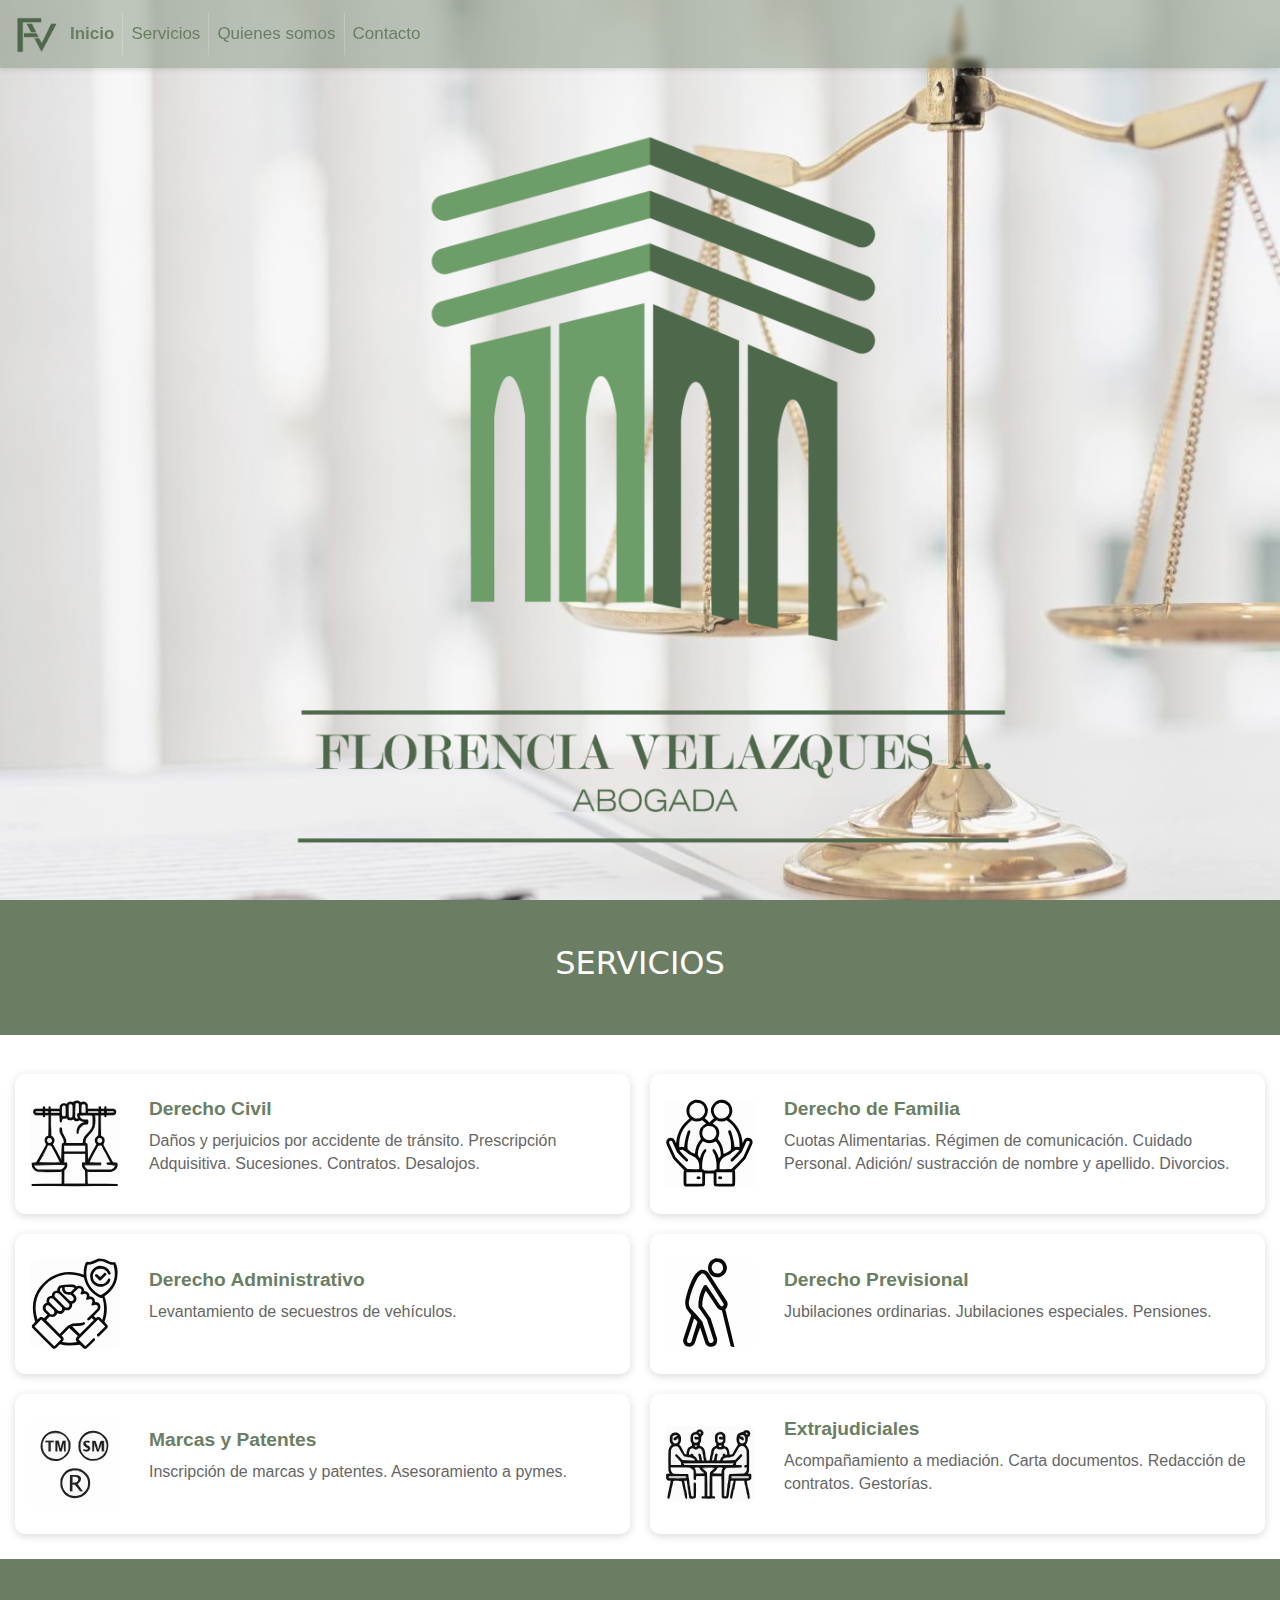
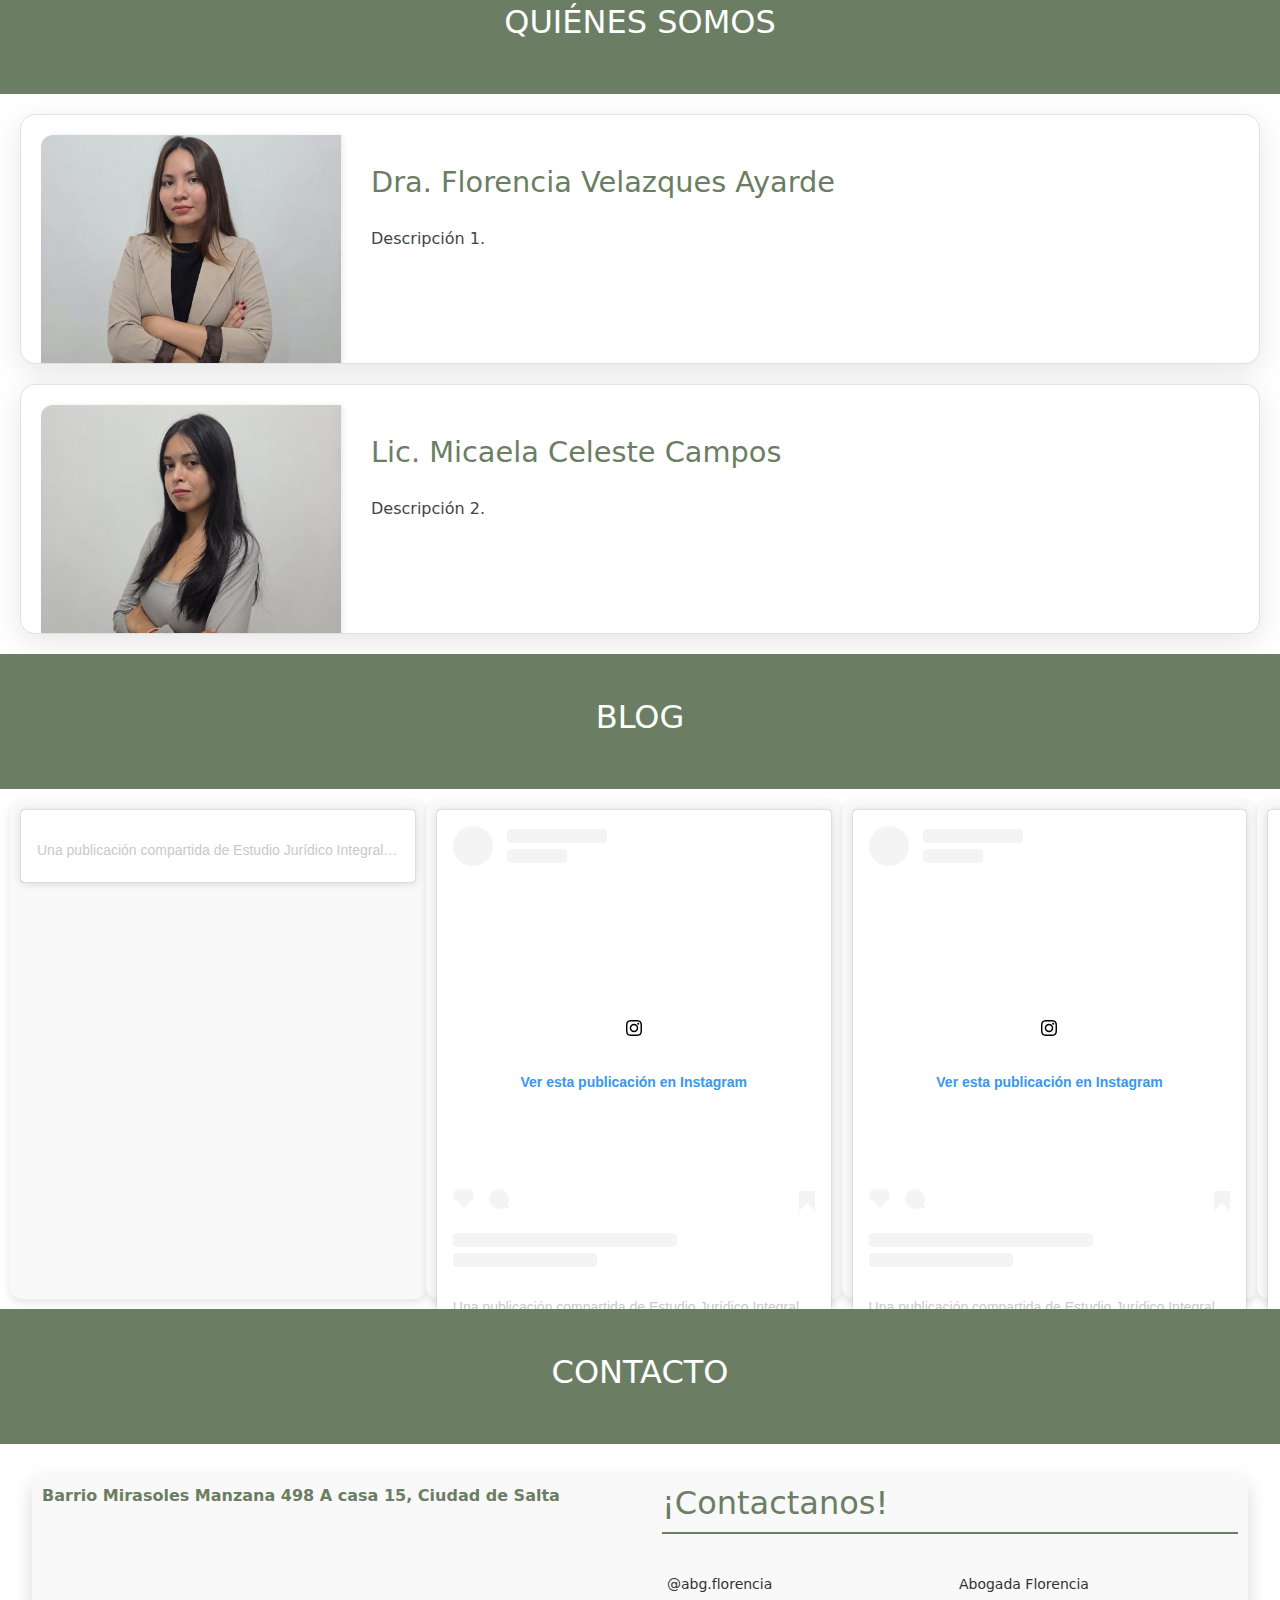
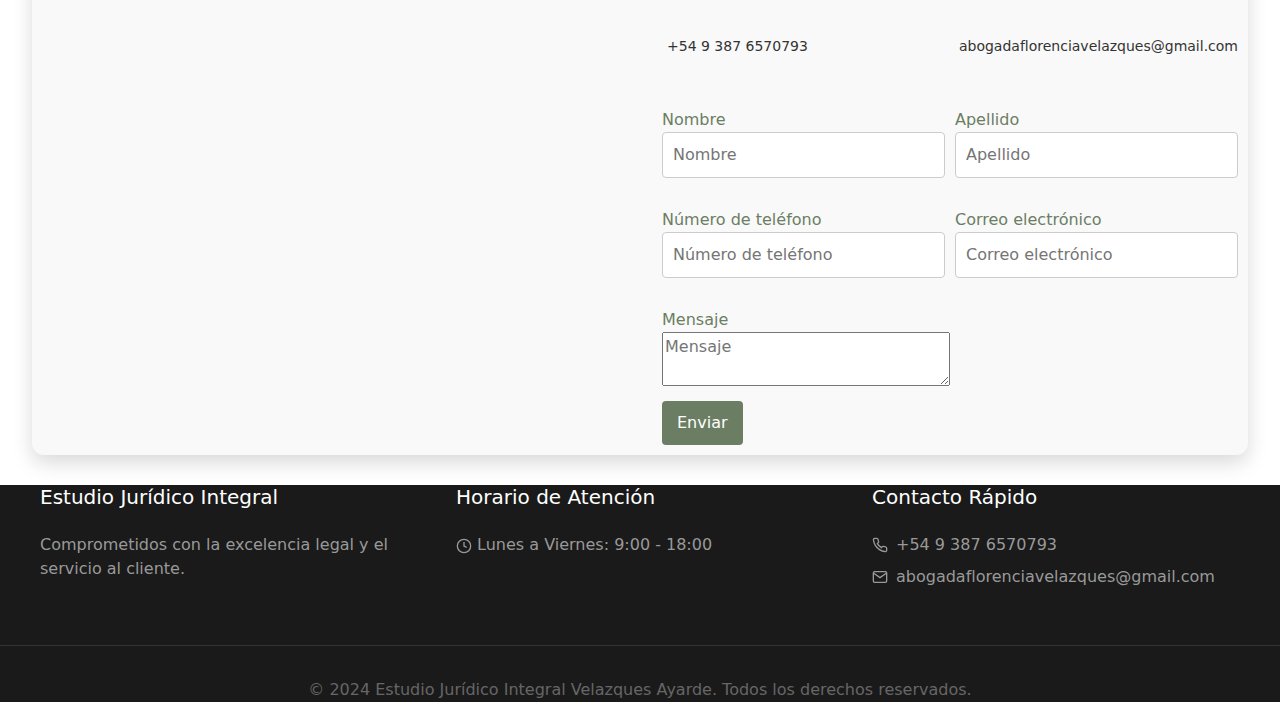
==== commit 620a7642: "Nuevo servi" ====
--- a/index.html
+++ b/index.html
@@ -54,76 +54,92 @@
             <h2>SERVICIOS</h2>
         </div>
         <br>
-        <div class="container">
-            <div class="row">
-                <div class="col-md-4 card-container">
-                    <div class="card">
-                        <img src="images/servicios/1-derecho_civil.png" class="card-img-top" alt="Servicio 1">
-                        <div class="card-body">
-                            <h5 class="card-title">Derecho Civil</h5>
-                            <p class="card-text">Daños y perjuicios por accidente de tránsito. Prescripción Adquisitiva. Sucesiones. Contratos. Desalojos.
-                            </p>
-                        </div>
-                    </div>
-                </div>
-
-                <div class="col-md-4 card-container">
-                    <div class="card">
-                        <img src="images/servicios/2-derecho_familia.png" class="card-img-top" alt="Servicio 2">
-                        <div class="card-body">
-                            <h5 class="card-title">Derecho de Familia</h5>
-                            <p class="card-text">Cuotas Alimentarias. Régimen de comunicación. Cuidado Personal. Adición/ sustracción de nombre y apellido. Divorcios
-                            </p>
-                        </div>
-                    </div>
-                </div>
-
-                <div class="col-md-4 card-container">
-                    <div class="card">
-                        <img src="images/servicios/3-administrativo.png" class="card-img-top" alt="Servicio 3">
-                        <div class="card-body">
-                            <h5 class="card-title">Derecho Administrativo</h5>
-                            <p class="card-text">Levantamiento de secuestros de vehículos.
-                            </p>
-                        </div>
-                    </div>
-                </div>
-            </div>
-
-            <div class="row">
-                <div class="col-md-4 card-container">
-                    <div class="card">
-                        <img src="images/servicios/4-previsional.png" class="card-img-top" alt="Servicio 4">
-                        <div class="card-body">
-                            <h5 class="card-title">Derecho Previsional</h5>
-                            <p class="card-text">Jubilaciones ordinarias. Jubilaciones especiales. Pensiones 
-                            </p>
-                        </div>
-                    </div>
-                </div>
-
-                <div class="col-md-4 card-container">
-                    <div class="card">
-                        <img src="images\servicios\5-marcas_y_pantentes.png" class="card-img-top" alt="Servicio 5">
-                        <div class="card-body">
-                            <h5 class="card-title">Marcas y Patentes</h5>
-                            <p class="card-text">Inscripción de marcas y patentes. Asesoramiento a pymes
-                            </p>
-                        </div>
-                    </div>
-                </div>
-
-                <div class="col-md-4 card-container">
-                    <div class="card">
-                        <img src="images/servicios/6-extrajudiciales.png" class="card-img-top" alt="Extrajudiciales">
-                        <div class="card-body">
-                            <h5 class="card-title">Extrajudiciales</h5>
-                            <p class="card-text">Acompañamiento a mediación. Carta documentos. Redacción de contratos. Gestorías</p>
-                        </div>
-                    </div>
-                </div>
-            </div>
-        </div>
+        <div class="contenedor_servicios">
+            <div class="contenedor_tarjeta">
+                <div class="tarjeta">
+                    <div class="imagen_tarjeta">
+                        <div class="imagen">
+                            <img src="svg/1-derecho_civil.svg" class="imagen_tarjeta_superior" alt="Servicio 1">
+                        </div>
+                    </div>
+                    <div class="cuerpo_tarjeta">
+                        <h5 class="titulo_tarjeta">Derecho Civil</h5>
+                        <p class="texto_tarjeta">Daños y perjuicios por accidente de tránsito. Prescripción Adquisitiva. Sucesiones. Contratos. Desalojos.</p>
+                    </div>
+                </div>
+            </div>
+    
+            <div class="contenedor_tarjeta">
+                <div class="tarjeta">
+                    <div class="imagen_tarjeta">
+                        <div class="imagen">
+                            <img src="svg/2-derecho_familia.svg" class="imagen_tarjeta_superior" alt="Servicio 2">
+                        </div>
+                    </div>
+                    <div class="cuerpo_tarjeta">
+                        <h5 class="titulo_tarjeta">Derecho de Familia</h5>
+                        <p class="texto_tarjeta">Cuotas Alimentarias. Régimen de comunicación. Cuidado Personal. Adición/ sustracción de nombre y apellido. Divorcios.</p>
+                    </div>
+                </div>
+            </div>
+    
+            <div class="contenedor_tarjeta">
+                <div class="tarjeta">
+                    <div class="imagen_tarjeta">
+                        <div class="imagen">
+                            <img src="svg/3-administrativo.svg" class="imagen_tarjeta_superior" alt="Servicio 3">
+                        </div>
+                    </div>
+                    <div class="cuerpo_tarjeta">
+                        <h5 class="titulo_tarjeta">Derecho Administrativo</h5>
+                        <p class="texto_tarjeta">Levantamiento de secuestros de vehículos.</p>
+                    </div>
+                </div>
+            </div>
+    
+            <div class="contenedor_tarjeta">
+                <div class="tarjeta">
+                    <div class="imagen_tarjeta">
+                        <div class="imagen">
+                            <img src="svg/4-previsional.svg" class="imagen_tarjeta_superior" alt="Servicio 4">
+                        </div>
+                    </div>
+                    <div class="cuerpo_tarjeta">
+                        <h5 class="titulo_tarjeta">Derecho Previsional</h5>
+                        <p class="texto_tarjeta">Jubilaciones ordinarias. Jubilaciones especiales. Pensiones.</p>
+                    </div>
+                </div>
+            </div>
+    
+            <div class="contenedor_tarjeta">
+                <div class="tarjeta">
+                    <div class="imagen_tarjeta">
+                        <div class="imagen">
+                            <img src="svg/5-marcas_y_pantentes.svg" class="imagen_tarjeta_superior" alt="Servicio 5">
+                        </div>
+                    </div>
+                    <div class="cuerpo_tarjeta">
+                        <h5 class="titulo_tarjeta">Marcas y Patentes</h5>
+                        <p class="texto_tarjeta">Inscripción de marcas y patentes. Asesoramiento a pymes.</p>
+                    </div>
+                </div>
+            </div>
+    
+            <div class="contenedor_tarjeta">
+                <div class="tarjeta">
+                    <div class="imagen_tarjeta">
+                        <div class="imagen">
+                            <img src="svg/6-extrajudiciales.svg" class="imagen_tarjeta_superior" alt="Extrajudiciales">
+                        </div>
+                    </div>
+                    <div class="cuerpo_tarjeta">
+                        <h5 class="titulo_tarjeta">Extrajudiciales</h5>
+                        <p class="texto_tarjeta">Acompañamiento a mediación. Carta documentos. Redacción de contratos. Gestorías.</p>
+                    </div>
+                </div>
+            </div>
+        </div>
+        
     </section>
 
     <section id="nosotros" class="section nosotros">
@@ -212,7 +228,7 @@
                 </div>
                 <div class="datos-contacto">
                     
-                    <form class="contacto-form" method="POST">
+                    <form class="contacto-form" name="contacto-form" netlify>
                         <div class="fila">
                             <div class="entrada">
                                 <label for="nombre">Nombre</label>
--- a/styles/principal/inicio.css
+++ b/styles/principal/inicio.css
@@ -2,7 +2,6 @@
     background-image: url('../../images/hero.jpg');
     background-size: cover;
     background-position: center;
-    background-attachment: fixed;
     display: flex;
     align-items: center;
     justify-content: center;
--- a/styles/principal/servicios.css
+++ b/styles/principal/servicios.css
@@ -2,63 +2,71 @@
     height: auto;
 }
 
-.card-container {
-    margin-bottom: 20px;
-
+.contenedor_servicios{
+    display: grid;
+    grid-template-columns: repeat(2, 1fr); 
+    gap: 20px;
+    padding: 15px;
 }
 
-.card {
-    border: none;
-    box-shadow: 0 4px 8px rgba(0, 0, 0, 0.1);
-    transition: transform 0.3s ease;
-    display: flex;
-    flex-direction: column;
+.contenedor_tarjeta {
+    padding: 0px;
+    border-radius: 10px;
+    transition: transform 0.3s ease-in-out;
 }
 
-.card:hover {
-    transform: translateY(-5px);
+.contenedor_tarjeta:hover {
+    transform: translateY(-10px);
 }
 
-.card-img-top {
-    width: 200px;
-    height: 300px;
-    object-fit: fill;
-    border-bottom: 2px solid var(--verde);
+.tarjeta {
+    display: flex;
+    justify-content: flex-start;
+    align-items: center;
+    min-height: 140px;  
+    background-color: #ffffff;
+    border-radius: 10px;
+    padding: 10px;
+    box-shadow: 0 2px 10px rgba(0, 0, 0, 0.15);
 }
 
-.card-body {
-    height: 130px;
-    text-align: center;
-    flex-grow: 1; 
-    display: flex; 
-    flex-direction: column; 
-    justify-content: flex-start;
-    padding: 15px;
-    background-color: #f8f9fa;
+.imagen_tarjeta {
+    width: 100px;
+    box-sizing: border-box; 
+}
+
+.imagen {
+    width: 100px;
+    box-sizing: border-box; 
+}
+
+.imagen_tarjeta_superior {
+    width: 100px;
+    padding: 5px;
     border-radius: 10px;
-    box-shadow: 0 4px 8px rgba(0, 0, 0, 0.1);
+}
+
+.cuerpo_tarjeta {
+    margin: 0px 0px 0px 24px;
     font-family: 'Arial', sans-serif;
     color: #333;
 }
 
-.card-body h5{
+.cuerpo_tarjeta h5 {
     color: var(--verde);
     font-size: 1.2em;
     margin-bottom: 10px;
     font-weight: 600;
 }
 
-.card-body p {
+.cuerpo_tarjeta p {
     font-size: 1em;
     color: #666;
     line-height: 1.4;
 }
 
 @media (max-width: 768px) {
-   .card-img-top{
-        width: 150px;
-        height: 300px;
-   } 
-}
-
-
+    .contenedor_servicios {
+        grid-template-columns: 1fr;  
+    }
+}--- a/styles/principal/nosotros.css
+++ b/styles/principal/nosotros.css
@@ -53,7 +53,7 @@
 
     .card-nosotros img {
         width: 100%; /* La imagen ocupará el 100% del ancho disponible */
-        height: 200px; /* Ajusta la altura de la imagen para que no quede demasiado grande */
+        height: 400px; /* Ajusta la altura de la imagen para que no quede demasiado grande */
         border-radius: 12px 12px 0 0; /* Redondea la parte superior de la imagen */
         box-shadow: none; /* Elimina la sombra de la imagen */
     }
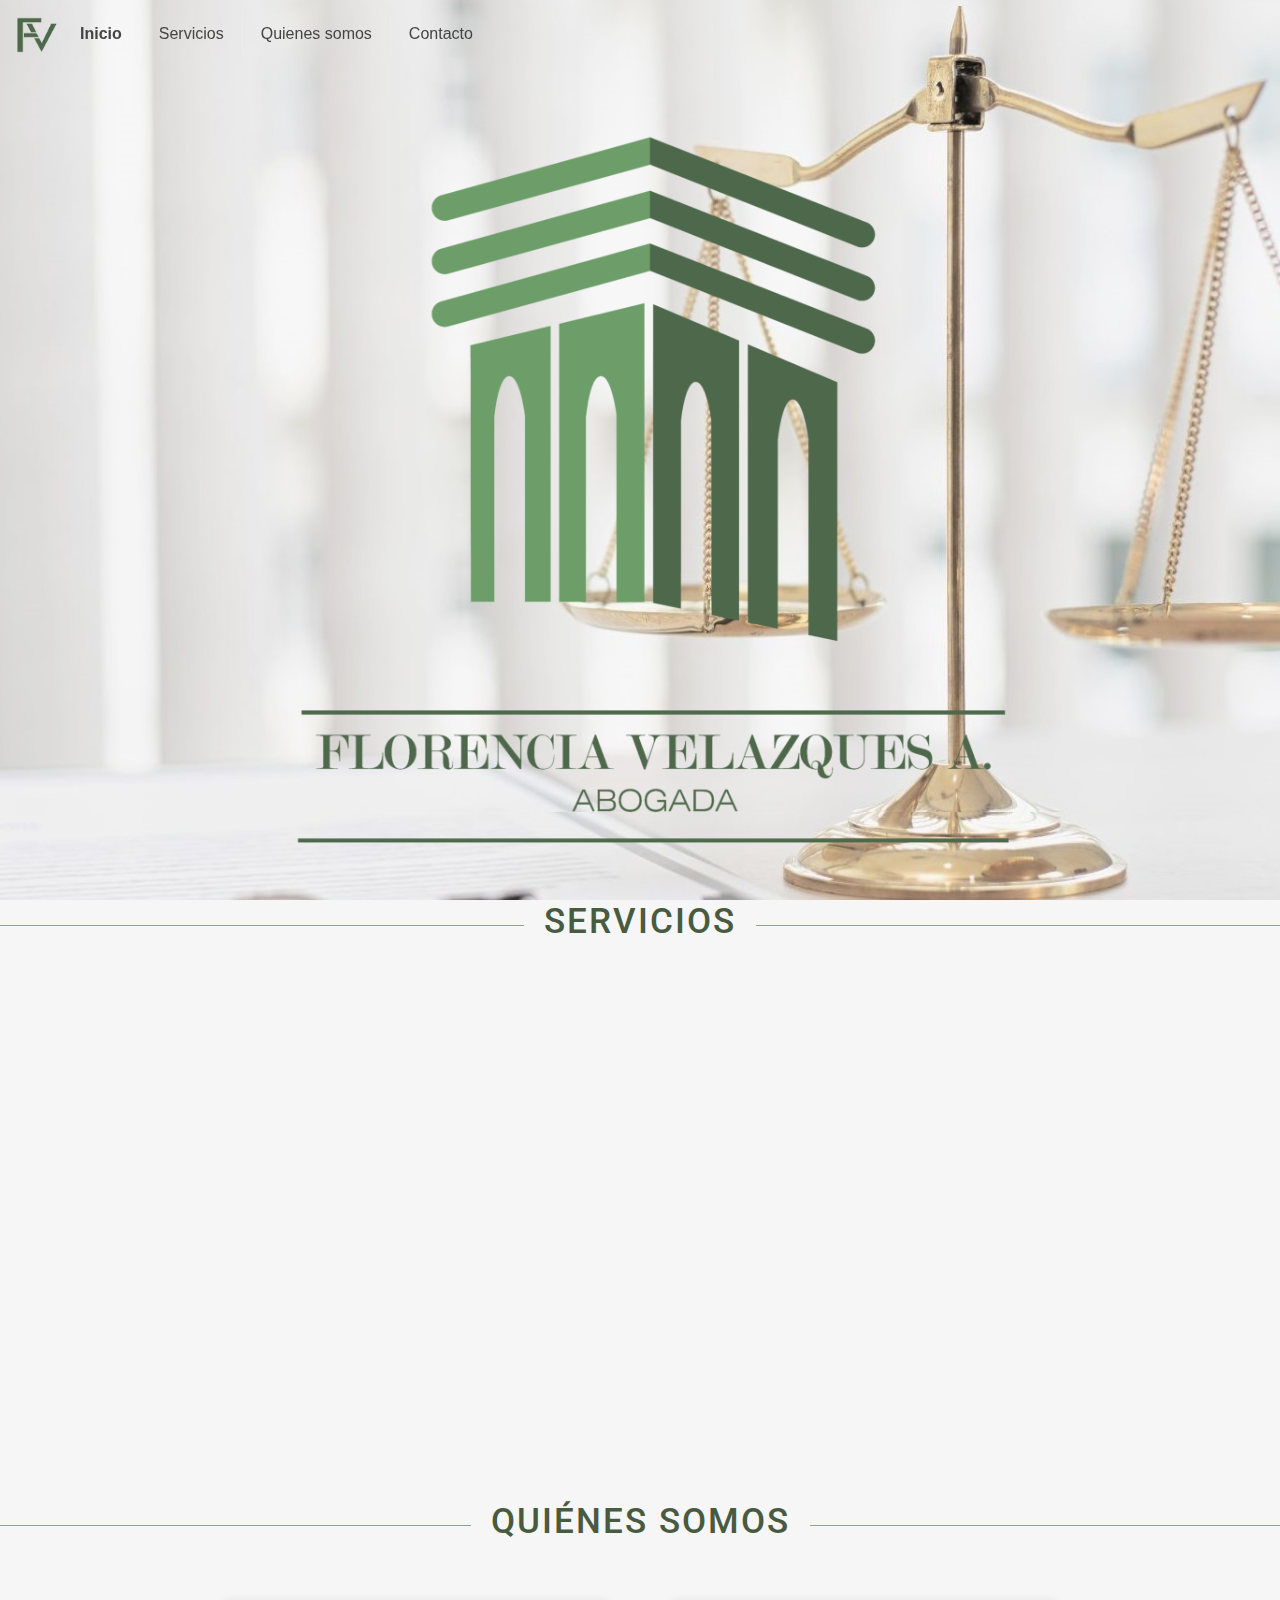
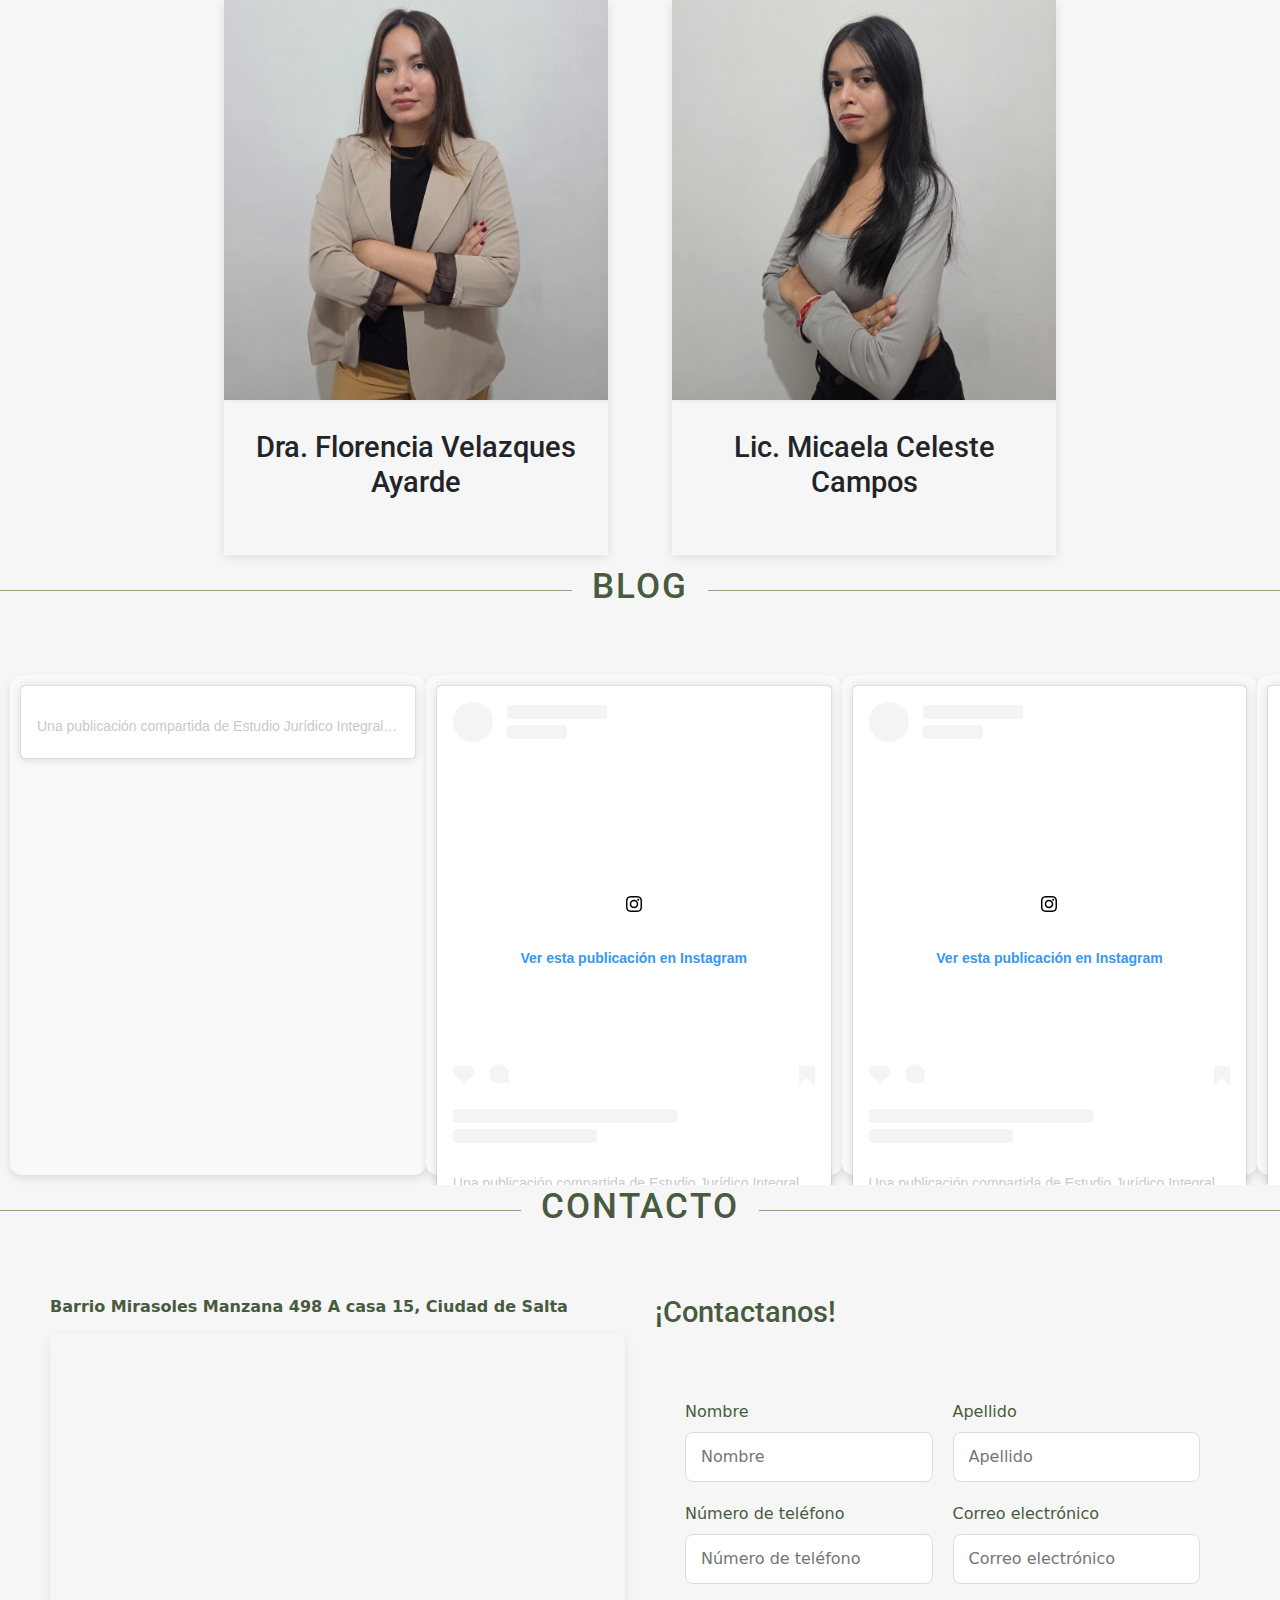
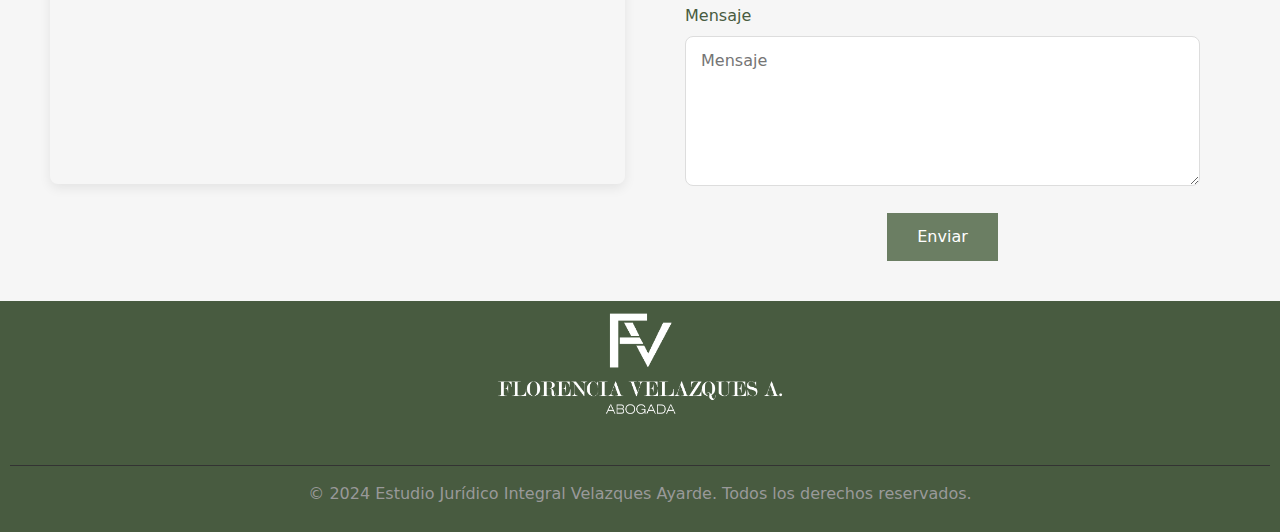
==== commit 7bf36f17: "Nuevo diseño" ====
--- a/index.html
+++ b/index.html
@@ -53,13 +53,12 @@
         <div class="separador">
             <h2>SERVICIOS</h2>
         </div>
-        <br>
         <div class="contenedor_servicios">
             <div class="contenedor_tarjeta">
                 <div class="tarjeta">
                     <div class="imagen_tarjeta">
                         <div class="imagen">
-                            <img src="svg/1-derecho_civil.svg" class="imagen_tarjeta_superior" alt="Servicio 1">
+                            <img src="images/servicios/1-derecho_civil.png" class="imagen_tarjeta_superior" alt="Servicio 1">
                         </div>
                     </div>
                     <div class="cuerpo_tarjeta">
@@ -73,7 +72,7 @@
                 <div class="tarjeta">
                     <div class="imagen_tarjeta">
                         <div class="imagen">
-                            <img src="svg/2-derecho_familia.svg" class="imagen_tarjeta_superior" alt="Servicio 2">
+                            <img src="images/servicios/2-derecho_familia.png" class="imagen_tarjeta_superior" alt="Servicio 2">
                         </div>
                     </div>
                     <div class="cuerpo_tarjeta">
@@ -87,7 +86,7 @@
                 <div class="tarjeta">
                     <div class="imagen_tarjeta">
                         <div class="imagen">
-                            <img src="svg/3-administrativo.svg" class="imagen_tarjeta_superior" alt="Servicio 3">
+                            <img src="images/servicios/3-administrativo.png" class="imagen_tarjeta_superior" alt="Servicio 3">
                         </div>
                     </div>
                     <div class="cuerpo_tarjeta">
@@ -101,7 +100,7 @@
                 <div class="tarjeta">
                     <div class="imagen_tarjeta">
                         <div class="imagen">
-                            <img src="svg/4-previsional.svg" class="imagen_tarjeta_superior" alt="Servicio 4">
+                            <img src="images/servicios/4-previsional.png" class="imagen_tarjeta_superior" alt="Servicio 4">
                         </div>
                     </div>
                     <div class="cuerpo_tarjeta">
@@ -115,7 +114,7 @@
                 <div class="tarjeta">
                     <div class="imagen_tarjeta">
                         <div class="imagen">
-                            <img src="svg/5-marcas_y_pantentes.svg" class="imagen_tarjeta_superior" alt="Servicio 5">
+                            <img src="images/servicios/5-marcas_y_pantentes.png" class="imagen_tarjeta_superior" alt="Servicio 5">
                         </div>
                     </div>
                     <div class="cuerpo_tarjeta">
@@ -129,7 +128,7 @@
                 <div class="tarjeta">
                     <div class="imagen_tarjeta">
                         <div class="imagen">
-                            <img src="svg/6-extrajudiciales.svg" class="imagen_tarjeta_superior" alt="Extrajudiciales">
+                            <img src="images/servicios/6-extrajudiciales.png" class="imagen_tarjeta_superior" alt="Extrajudiciales">
                         </div>
                     </div>
                     <div class="cuerpo_tarjeta">
@@ -146,19 +145,19 @@
         <div class="separador">
             <h2>QUIÉNES SOMOS</h2>
         </div>
-        <div class="card-nosotros">
-            <img src="images/nosotros/flor3.jpg" alt="Imagen 1">
-            <div class="card-content">
-                <h3>Dra. Florencia Velazques Ayarde</h3>
-                <p>Descripción 1.</p>
-            </div>
-        </div>
-        <div class="card-nosotros">
-            <img src="images/nosotros/miki1.jpg" alt="Imagen 2">
-            <div class="card-content">
-                <h3>Lic. Micaela Celeste Campos
-                </h3>
-                <p>Descripción 2.</p>
+        <div class="nosotros-container">
+            <div class="card-nosotros">
+                <img src="images/nosotros/flor3.jpg" alt="Imagen 1">
+                <div class="card-content">
+                    <h3>Dra. Florencia Velazques Ayarde</h3>
+                </div>
+            </div>
+            <div class="card-nosotros">
+                <img src="images/nosotros/miki1.jpg" alt="Imagen 2">
+                <div class="card-content">
+                    <h3>Lic. Micaela Celeste Campos
+                    </h3>
+                </div>
             </div>
         </div>
     </section>
@@ -214,16 +213,16 @@
                 <h3>¡Contactanos!</h3>
                 <div class="redes-sociales">
                     <a href="https://www.instagram.com/abg.florencia/" target="_blank" class="red-social-link">
-                        <i class="fab fa-instagram"></i> @abg.florencia
+                        <i class="fab fa-instagram"></i> 
                     </a>
                     <a href="https://www.facebook.com/profile.php?id=61558880305161" target="_blank" class="red-social-link">
-                        <i class="fab fa-facebook"></i> Abogada Florencia
+                        <i class="fab fa-facebook"></i> 
                     </a>
                     <a href="https://wa.me/5493876570793" target="_blank" class="red-social-link">
-                        <i class="fab fa-whatsapp"></i> +54 9 387 6570793
+                        <i class="fab fa-whatsapp"></i> 
                     </a>
                     <a href="mailto:abogadaflorenciavelazques@gmail.com" target="_blank" class="red-social-link">
-                        <i class="fas fa-envelope"></i> abogadaflorenciavelazques@gmail.com
+                        <i class="fas fa-envelope"></i> 
                     </a>
                 </div>
                 <div class="datos-contacto">
@@ -268,34 +267,31 @@
     <footer class="footer">
         <div class="footer-content">
             <div class="footer-section">
-                <h3>Estudio Jurídico Integral</h3>
-                <p>Comprometidos con la excelencia legal y el servicio al cliente.</p>
+
+            </div>
+            <div class="footer-section" >
+                <a class="img-footer"href="#">
+                    <img src="images\sera_justicia-07.png" alt="Logo" width="50" height="50" class="d-inline-block align-text-top" id="logo-img">
+                </a>
+                <div class="redes-sociales-footer">
+                    <a href="tel:+5493876570793" target="_blank" class="red-social-footer">
+                        <i class="fas fa-phone-alt"></i>
+                    </a>
+                    <a href="https://www.instagram.com/abg.florencia/" target="_blank" class="red-social-footer">
+                        <i class="fab fa-instagram"></i> 
+                    </a>
+                    <a href="https://www.facebook.com/profile.php?id=61558880305161" target="_blank" class="red-social-footer">
+                        <i class="fab fa-facebook"></i> 
+                    </a>
+                    <a href="https://wa.me/5493876570793" target="_blank" class="red-social-footer">
+                        <i class="fab fa-whatsapp"></i> 
+                    </a>
+                    <a href="mailto:abogadaflorenciavelazques@gmail.com" target="_blank" class="red-social-footer">
+                        <i class="fas fa-envelope"></i> 
+                    </a>                    
+                </div>
             </div>
             <div class="footer-section">
-                <h3>Horario de Atención</h3>
-                <p>
-                    <svg class="icon" viewBox="0 0 24 24" fill="none" stroke="currentColor" stroke-width="2">
-                        <circle cx="12" cy="12" r="10"/>
-                        <polyline points="12 6 12 12 16 14"/>
-                    </svg>
-                    Lunes a Viernes: 9:00 - 18:00
-                </p>
-            </div>
-            <div class="footer-section">
-                <h3>Contacto Rápido</h3>
-                <a href="tel:+5493876570793">
-                    <svg class="icon" viewBox="0 0 24 24" fill="none" stroke="currentColor" stroke-width="2">
-                        <path d="M22 16.92v3a2 2 0 0 1-2.18 2 19.79 19.79 0 0 1-8.63-3.07 19.5 19.5 0 0 1-6-6 19.79 19.79 0 0 1-3.07-8.67A2 2 0 0 1 4.11 2h3a2 2 0 0 1 2 1.72 12.84 12.84 0 0 0 .7 2.81 2 2 0 0 1-.45 2.11L8.09 9.91a16 16 0 0 0 6 6l1.27-1.27a2 2 0 0 1 2.11-.45 12.84 12.84 0 0 0 2.81.7A2 2 0 0 1 22 16.92z"/>
-                    </svg>
-                    +54 9 387 6570793
-                </a>
-                <a href="mailto:abogadaflorenciavelazques@gmail.com">
-                    <svg class="icon" viewBox="0 0 24 24" fill="none" stroke="currentColor" stroke-width="2">
-                        <path d="M4 4h16c1.1 0 2 .9 2 2v12c0 1.1-.9 2-2 2H4c-1.1 0-2-.9-2-2V6c0-1.1.9-2 2-2z"/>
-                        <polyline points="22,6 12,13 2,6"/>
-                    </svg>
-                    abogadaflorenciavelazques@gmail.com
-                </a>
             </div>
         </div>
         <div class="footer-bottom">
--- a/styles/styles.css
+++ b/styles/styles.css
@@ -1,60 +1,105 @@
 :root {
-    --verde: rgba(107, 126, 99, 1);
-} 
-
-body{
-    font-family: 'Times New Roman', Times, serif;  
-    width: 100%;
+    --verde-principal: rgba(107, 126, 99, 1);
+    --verde-claro: rgba(142, 166, 132, 1);
+    --verde-oscuro: rgba(72, 91, 64, 1);
+    --beige: rgba(237, 231, 219, 1);
+    --gris-claro: rgba(246, 246, 246, 1);
+    --gris-texto: rgba(68, 68, 68, 1);
+    --marron-acento: rgba(133, 117, 95, 1);
+    --blanco: #ffffff;
     
-}
-h3 {
-    color: var(--verde);
+    --fuente-principal: 'Roboto', sans-serif;
+    --fuente-titulo: 'Roboto', sans-serif;
+    --sombra-suave: 0 4px 12px rgba(0, 0, 0, 0.08);
+    --transicion: all 0.3s ease-in-out;
+    --border-radius: 8px;
+}
+
+body {
+    font-family: var(--fuente-principal);
+    color: var(--gris-texto);
+    line-height: 1.6;
+    background-color: var(--gris-claro);
+}
+
+h1, h2, h3, h4, h5, h6 {
+    font-family: var(--fuente-titulo);
+    font-weight: 700;
+    color: var(--verde-oscuro);
+}
+
+a {
+    text-decoration: none;
+    color: var(--verde-principal);
+    transition: var(--transicion);
+}
+
+a:hover {
+    color: var(--verde-oscuro);
 }
 .section {
     height: 100vh;
     background-size: cover;
     background-position: center;
     width: 100%;
+    background-color: var(--gris-claro);
+
 }
 
 .separador {
-    height: 15vh;
-    color: white;
-    background-color: rgba(107, 126, 99, 1);
-    margin: 0;
-    padding: 0;
-    display: flex;
-    justify-content: center;
-    align-items: center;
-}
-.navbar {
-    font-size: 17px;
-    width: 100%;
-    transition: transform 0.8s cubic-bezier(0.19, 1, 0.22, 1),
-                background-color 0.8s ease,
-                opacity 0.8s ease-in-out,
-                box-shadow 0.8s ease;
-    background-color: rgba(107, 126, 99, 0.4);
-    padding: 18px 0;
-    box-shadow: 0 2px 5px rgba(0, 0, 0, 0.1);
-    backdrop-filter: blur(3px);
-    position: fixed;
-    z-index: 1000;
-    display: flex;
-    justify-content: space-between;
-    align-items: center;
-    top: 0;
+    text-align: center;
+    position: relative;
+    margin-bottom: 50px;
+}
+
+.separador h2 {
+    display: inline-block;
+    background-color: var(--gris-claro);
+    padding: 0 20px;
+    position: relative;
+    z-index: 2;
+    font-size: 2.2rem;
+    color: var(--verde-oscuro);
+    text-transform: uppercase;
+    letter-spacing: 2px;
+}
+
+.separador:after {
+    content: '';
+    position: absolute;
+    top: 50%;
     left: 0;
     right: 0;
+    height: 1px;
+    background-color: var(--verde-claro);
+    z-index: 1;
+}
+
+.navbar .nav-link:after {
+    content: '';
+    position: absolute;
+    width: 0;
+    height: 2px;
+    bottom: -5px;
+    left: 0;
+    background-color: var(--verde-principal);
+    transition: var(--transicion);
 }
 
 .navbar .nav-link {
-    color: rgba(107, 126, 99, 1);
-    transition: color 0.3s ease;
+    color: var(--gris-texto);
+    margin: 0 10px;
+    position: relative;
+    font-weight: 500;
+    transition: var(--transicion);
 }
 
 .navbar .nav-link:hover {
-    color: rgba(255, 255, 255, 0.8);
+    color: var(--verde-principal);
+}
+
+.navbar .nav-link:hover:after {
+    width: 100%;
 }
 
 .navbar .navbar-brand img {
@@ -67,6 +112,15 @@
     justify-content: flex-end; 
     flex-wrap: wrap; 
     width: auto; 
+}
+
+.navbar-toggler {
+    border: none;
+    outline: none;
+}
+
+.navbar-toggler:focus {
+    box-shadow: none;
 }
 
 .navbar-hidden {
@@ -142,20 +196,42 @@
 }
 
 .footer {
-    background: #1a1a1a;
-    color: white;
-    clear: both;
-    margin-top: auto;
+    padding: 10px;
+    background-color: var(--verde-oscuro);
+    color: var(--blanco);
 }
 
 .footer-content {
     max-width: 1200px;
     margin: 0 auto;
     display: grid;
-    grid-template-columns: repeat(auto-fit, minmax(250px, 1fr));
+    grid-template-columns: repeat(3, 1fr);
     gap: 3rem;
 }
 
+.footer-section {
+    color: #999;
+    margin-bottom: 1rem;
+    align-items: center;
+}
+
+.redes-sociales-footer {
+    display: flex;
+    flex-direction: row;
+    justify-content: space-around;
+}
+
+.red-social-footer i {
+    font-size: 2rem;
+    color: var(--blanco);
+    margin-right: 15px;
+    transition: var(--transicion);
+  }
+  
+  .red-social-footer:hover i {
+    transform: scale(1.2);
+    color: var(--verde-claro);
+  }
 .footer-section h3 {
     font-size: 1.25rem;
     margin-bottom: 1.5rem;
@@ -167,6 +243,18 @@
     margin-bottom: 1rem;
 }
 
+
+.img-footer {
+    display: flex;
+    justify-content: center;
+    align-items: center;
+}
+
+.img-footer img {
+    width: 300px;
+    height: auto;
+}
+
 .footer-section a {
     color: #999;
     text-decoration: none;
@@ -182,12 +270,13 @@
 }
 
 .footer-bottom {
-    margin-top: 3rem;
-    padding-top: 2rem;
+    margin-top: 1rem;
+    padding-top: 1rem;
     border-top: 1px solid #333;
     text-align: center;
-    color: #666;
-}
+    color: #999;
+}
+
 svg {
     width: 1em;
-}+}
--- a/styles/principal/inicio.css
+++ b/styles/principal/inicio.css
@@ -6,13 +6,48 @@
     align-items: center;
     justify-content: center;
     text-align: center;
+    min-height: 100vh;
     color: white;
     position: relative;
+    overflow: hidden;
 }
 
-.inicio img{
+.inicio::after {
+    content: '';
+    position: absolute;
+    top: 0;
+    left: 0;
+    width: 100%;
+    height: 100%;
+    background: rgba(0, 0, 0, 0);
+    animation: fadeBackground 1.5s ease-in-out forwards;
+}
+
+.inicio img {
     max-height: 90%;
     object-fit: contain;
     transform: translateY(30px);
     width: 100%;
-}+    z-index: 2;
+    animation: fadeIn 1.5s ease-in-out;
+}
+
+@keyframes fadeIn {
+    0% {
+        opacity: 0;
+        transform: translateY(0px);
+    }
+    100% {
+        opacity: 1;
+        transform: translateY(30px);
+    }
+}
+
+@keyframes fadeBackground {
+    0% {
+        background: rgba(0, 0, 0, 0);
+    }
+    100% {
+        background: rgba(0, 0, 0, 0.1);
+    }
+}
--- a/styles/principal/servicios.css
+++ b/styles/principal/servicios.css
@@ -2,9 +2,9 @@
     height: auto;
 }
 
-.contenedor_servicios{
+.contenedor_servicios {
     display: grid;
-    grid-template-columns: repeat(2, 1fr); 
+    grid-template-columns: repeat(2, 1fr);
     gap: 20px;
     padding: 15px;
 }
@@ -13,31 +13,29 @@
     padding: 0px;
     border-radius: 10px;
     transition: transform 0.3s ease-in-out;
-}
-
-.contenedor_tarjeta:hover {
-    transform: translateY(-10px);
+    opacity: 0; /* Comienza invisible */
+    animation-duration: 1s;
+    animation-fill-mode: forwards; /* Mantiene el estado final de la animación */
 }
 
 .tarjeta {
     display: flex;
     justify-content: flex-start;
     align-items: center;
-    min-height: 140px;  
-    background-color: #ffffff;
-    border-radius: 10px;
+    min-height: 140px;
+    background-color: var(--gris-claro);
     padding: 10px;
     box-shadow: 0 2px 10px rgba(0, 0, 0, 0.15);
 }
 
 .imagen_tarjeta {
     width: 100px;
-    box-sizing: border-box; 
+    box-sizing: border-box;
 }
 
 .imagen {
     width: 100px;
-    box-sizing: border-box; 
+    box-sizing: border-box;
 }
 
 .imagen_tarjeta_superior {
@@ -65,8 +63,30 @@
     line-height: 1.4;
 }
 
+@keyframes slideInLeft {
+    0% {
+        transform: translateX(-100%); /* Comienza fuera de la pantalla por la izquierda */
+        opacity: 0;
+    }
+    100% {
+        transform: translateX(0); /* Termina en su posición original */
+        opacity: 1;
+    }
+}
+
+@keyframes slideInRight {
+    0% {
+        transform: translateX(100%); /* Comienza fuera de la pantalla por la derecha */
+        opacity: 0;
+    }
+    100% {
+        transform: translateX(0); /* Termina en su posición original */
+        opacity: 1;
+    }
+}
+
 @media (max-width: 768px) {
     .contenedor_servicios {
-        grid-template-columns: 1fr;  
+        grid-template-columns: 1fr;
     }
-}+}
--- a/styles/principal/nosotros.css
+++ b/styles/principal/nosotros.css
@@ -3,25 +3,27 @@
     padding-top: 10px;
 }
 
+.nosotros-container{
+    padding-bottom: 10px;
+    display: flex;
+    justify-content: center;
+    align-items: center;
+    text-align: center;
+}
+
 .card-nosotros {
-    display: flex;
-    align-items: flex-start;
-    padding: 20px;
-    margin: 20px;
-    height: 250px;
-    border-radius: 15px;
-    box-shadow: 0 8px 30px rgba(0, 0, 0, 0.1);
+    display: inline-block;
+    width: 30%;
+    margin: 0 2.5%;
+    box-shadow: 0 2px 10px rgba(0, 0, 0, 0.1);
     overflow: hidden;
-    background-color: #ffffff;
-    transition: transform 0.3s ease, box-shadow 0.3s ease;
-    border: 1px solid #e1e1e1;
+    text-align: center;
 }
 
 .card-nosotros img {
-    width: 300px;
-    height: 300px;
+    width: 100%; 
+    height: 400px;
     object-fit: cover;
-    border-radius: 12px 0 0 12px; 
     box-shadow: 2px 0 5px rgba(0, 0, 0, 0.08); 
 }
 
@@ -46,16 +48,19 @@
 }
 
 @media (max-width: 768px) {
+    .nosotros-container{
+        flex-direction: column;
+    }
     .card-nosotros {
-        flex-direction: column; /* Hace que los elementos se apilen verticalmente */
-        height: auto; /* Ajusta la altura para que la tarjeta se ajuste al contenido */
+        flex-direction: column; 
+        width: 95%;
+        height: auto; 
     }
 
     .card-nosotros img {
-        width: 100%; /* La imagen ocupará el 100% del ancho disponible */
-        height: 400px; /* Ajusta la altura de la imagen para que no quede demasiado grande */
-        border-radius: 12px 12px 0 0; /* Redondea la parte superior de la imagen */
-        box-shadow: none; /* Elimina la sombra de la imagen */
+        width: 320px; 
+        height: 400px; 
+        box-shadow: none;
     }
 
     .card-content {
--- a/styles/principal/contacto.css
+++ b/styles/principal/contacto.css
@@ -1,149 +1,135 @@
-.contacto{
+.contacto {
+  background-color: var(--gris-claro);
   height: auto;
 }
 
 .contacto-container {
+  padding: 10px;
   display: flex;
-  justify-content: space-between;
-  padding: 10px;
-  color: var(--verde);
-  background-color: #f9f9f9;
-  border-radius: 12px;
-  box-shadow: 0 8px 20px rgba(0, 0, 0, 0.15);
-  margin: 30px auto;
-  width: 95%;
-  box-sizing: border-box;
+  flex-wrap: wrap;
+  gap: 30px;
+  max-width: 1200px;
+  margin: 0 auto;
 }
 
 .mapa {
   flex: 1;
-  margin-right: 20px;
+  min-width: 300px;
+}
+
+.mapa p {
+  margin-bottom: 15px;
+  color: var(--verde-oscuro);
+}
+
+.mapa iframe {
+  width: 100%;
+  height: 450px;
+  border-radius: var(--border-radius);
+  box-shadow: var(--sombra-suave);
 }
 
 .derecha {
   flex: 1;
-  display: flex;
-  flex-direction: column;
+  min-width: 300px;
+}
+
+.derecha h3 {
+  color: var(--verde-oscuro);
+  margin-bottom: 25px;
+  font-size: 1.8rem;
 }
 
 .redes-sociales {
-  margin-bottom: 20px; 
-  display: grid;
-  grid-template-columns: repeat(2, 1fr);
-  grid-template-rows: repeat(2, auto);
-  gap: 10px;
+  display: flex;
+  flex-wrap: wrap;
+  justify-content: space-around;
+  align-items: center;
+  text-align: center;
 }
 
-.redes-sociales a {
-  font-size: 14px;
-  color: #333;
-  transition: color 0.3s ease;
-  text-decoration: none;
-  transition: transform 0.3s ease;
-  display: block;
-  margin-bottom: 10px;
+.red-social-link {
+  display: flex;
+  align-items: center;
+  margin-bottom: 15px;
+  color: var(--gris-texto);
+  flex-direction: column;
+  transition: var(--transicion);
 }
 
-.redes-sociales i {
-  font-size: 2em;
-  margin-right: 5px;
+.red-social-link i {
+  font-size: 2rem;
+  color: var(--verde-principal);
+  margin-right: 15px;
+  transition: var(--transicion);
 }
 
-.redes-sociales a:hover {
-  color: var(--verde);
-  transform: scale(1.05);
+.red-social-link:hover {
+  color: var(--verde-principal);
 }
 
-.derecha h3 {
-  font-size: 2em;
-  margin-bottom: 25px;
-  color: var(--verde);
-  border-bottom: 2px solid var(--verde);
-  padding-bottom: 10px;
+.red-social-link:hover i {
+  transform: scale(1.2);
 }
 
-.datos-contacto p {
-  margin-bottom: 20px;
-  line-height: 1.7;
-  color: #444;
+/* Formulario de contacto */
+.contacto-form {
+  background-color: var(--gris-claro);
+  padding: 30px;
 }
 
-.contacto-form {
-  width: 100%;
-}
-
-.fila{
+.fila {
   display: flex;
-  padding-top: 15px;
-  padding-bottom: 15px;
-  justify-content: space-between;
-  gap: 10px;
-}
-.fila input{
-  width: 100%;
-  padding: 10px;
-  border: 1px solid #ccc;
-  border-radius: 4px;
-  box-sizing: border-box;
-}
-
-.fila textarea {
-  resize: vertical;
-  width: 100%;
+  gap: 20px;
+  margin-bottom: 20px;
 }
 
 .entrada {
-  display: flex;
-  flex-direction: column;
-  width: 50%;
+  flex: 1;
+}
+
+.entrada label {
+  display: block;
+  margin-bottom: 8px;
+  color: var(--verde-oscuro);
+  font-weight: 500;
+}
+
+.entrada input,
+.entrada textarea {
+  width: 100%;
+  padding: 12px 15px;
+  border: 1px solid #ddd;
+  border-radius: var(--border-radius);
+  background-color: var(--blanco);
+  transition: var(--transicion);
+}
+
+.entrada input:focus,
+.entrada textarea:focus {
+  outline: none;
+  border-color: var(--verde-principal);
+  box-shadow: 0 0 0 2px rgba(107, 126, 99, 0.2);
+}
+
+.entrada textarea {
+  height: 150px;
+  resize: vertical;
 }
 
 button[type="submit"] {
-  background-color: var(--verde);
-  color: white;
-  padding: 10px 15px;
+  background-color: var(--verde-principal);
+  color: var(--blanco);
   border: none;
-  border-radius: 4px;
+  padding: 12px 30px;
   cursor: pointer;
-  transition: transform 0.3s ease;
+  font-weight: 500;
+  transition: var(--transicion);
+  display: block;
+  margin: 0 auto;
 }
 
 button[type="submit"]:hover {
-  transform: scale(1.05);
-}
-
-@media (max-width: 768px) {
-  .contacto-container {
-      flex-direction: column;
-      padding: 15px;
-  }
-
-  .mapa {
-      width: auto;
-      margin-right: 0;
-      margin-bottom: 20px;
-  }
-
-  .mapa iframe {
-      height: 250px;
-      width: 100%;
-  }
-
-  .redes-sociales {
-      display: grid;
-      grid-template-columns: 1fr; /* Solo una columna */
-      grid-template-rows: auto;
-      gap: 10px;
-  }
-
-  .redes-sociales a {
-      color: var(--verde);
-      font-size: 12px;
-      height: auto;
-      padding: 0;
-      margin: 0;
-      display: block;
-      justify-content: center;
-      align-items: center;
-  }
-}
+  background-color: var(--verde-oscuro);
+  transform: translateY(-3px);
+}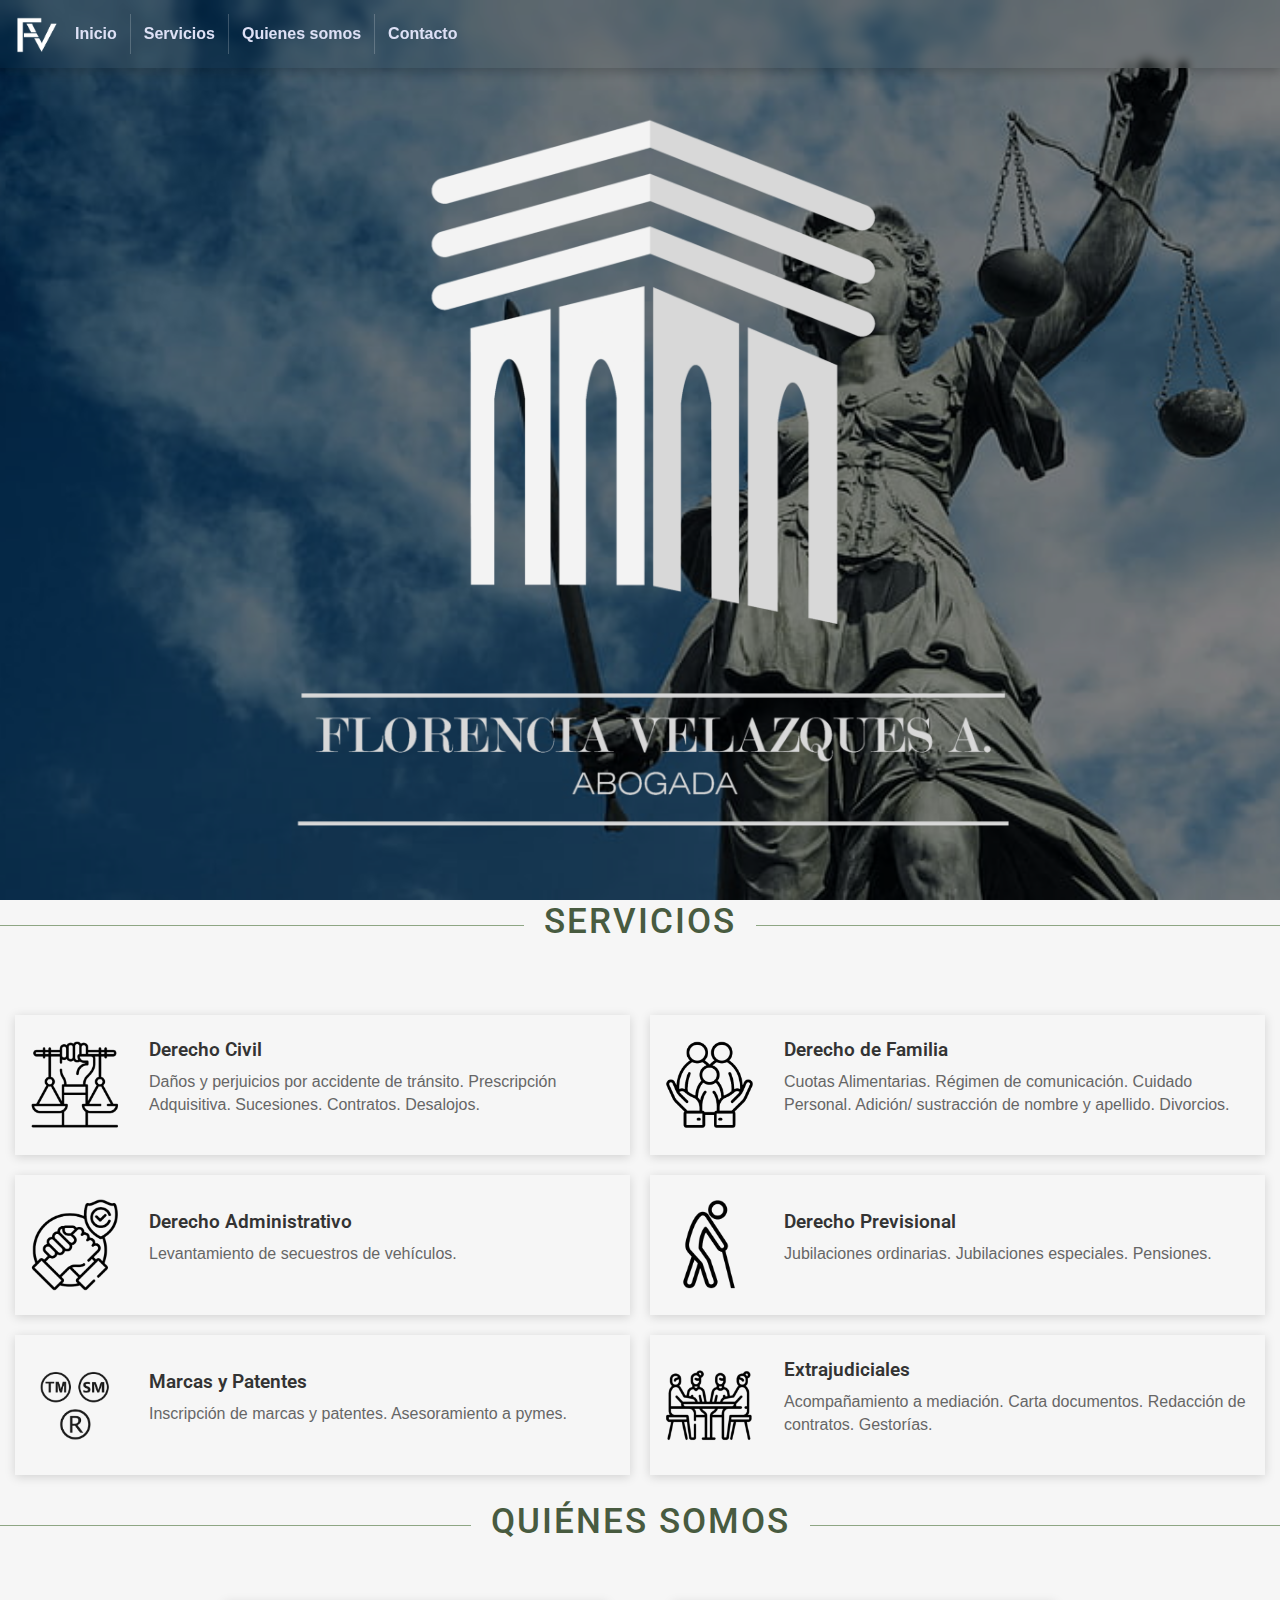
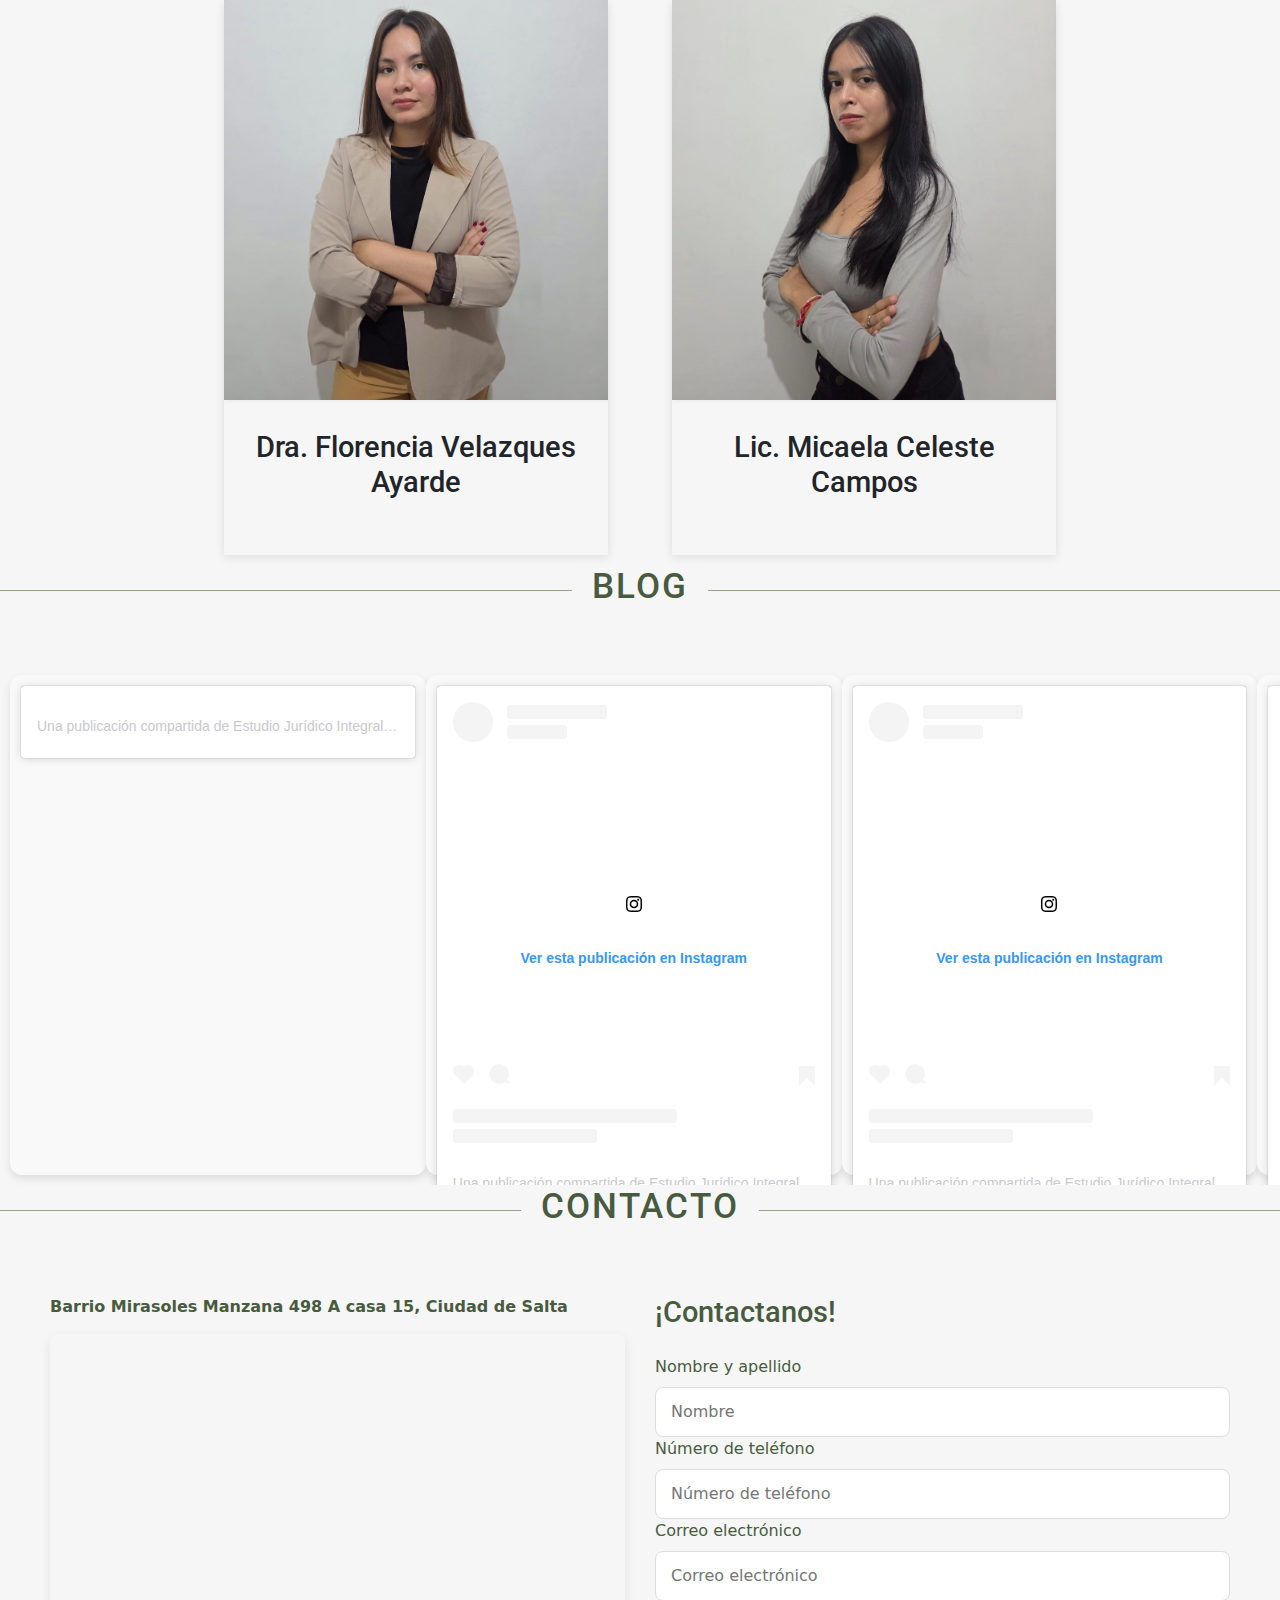
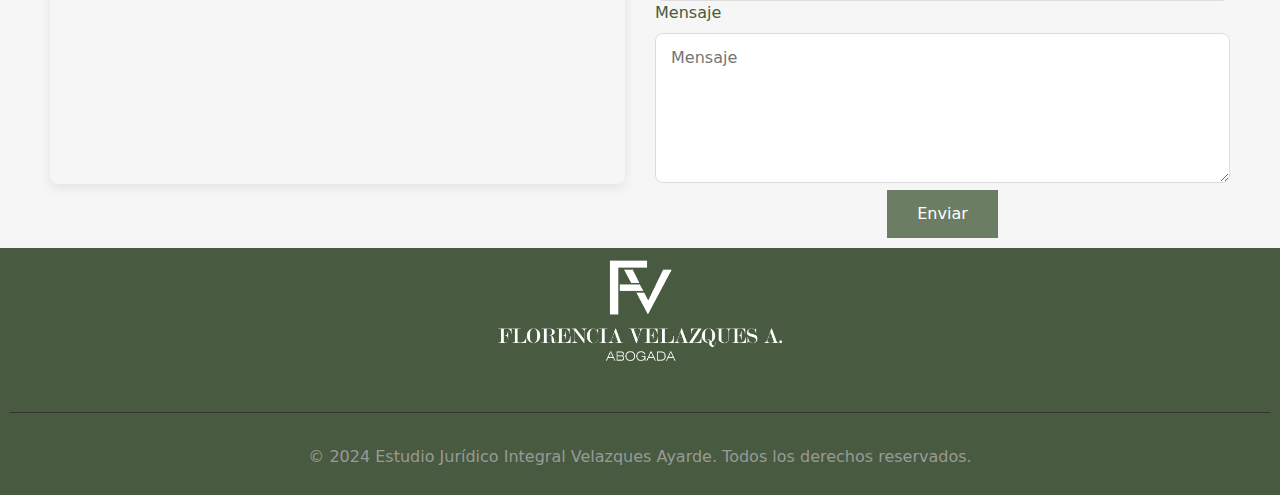
==== commit 645ad85f: "Nuevo diseño" ====
--- a/index.html
+++ b/index.html
@@ -20,7 +20,7 @@
     <nav class="navbar navbar-expand-lg fixed-top" id="navbar">
         <div class="container-fluid">
             <a href="#">
-                <img src="images/logos/fv_verde1.png" alt="Logo" width="50" height="50" class="d-inline-block align-text-top" id="logo-img">
+                <img src="images/logos/fv_blanco.png" alt="Logo" width="50" height="50" class="d-inline-block align-text-top" id="logo-img">
             </a>
             <button class="navbar-toggler" type="button" data-bs-toggle="collapse" data-bs-target="#navbarNav" aria-controls="navbarNav" aria-expanded="false" aria-label="Toggle navigation">
                 <span class="navbar-toggler-icon"></span>
@@ -31,13 +31,13 @@
                         <a class="nav-link" href="#inicio"><strong>Inicio</strong></a>
                     </li>
                     <li class="nav-item">
-                        <a class="nav-link" href="#servicios">Servicios</a>
+                        <a class="nav-link" href="#servicios"><strong>Servicios</strong></a>
                     </li>
                     <li class="nav-item">
-                        <a class="nav-link" href="#nosotros">Quienes somos</a>
+                        <a class="nav-link" href="#nosotros"><strong>Quienes somos</strong></a>
                     </li>
                     <li class="nav-item">
-                        <a class="nav-link" href="#contacto">Contacto</a>
+                        <a class="nav-link" href="#contacto"><strong>Contacto</strong></a>
                     </li>
                 </ul>
             </div>
@@ -46,7 +46,25 @@
 
     <section id="inicio" class="section inicio">
         <img src="images/marca.png" alt="marca">
-    </section>
+            <div id="contacto-div" class="contacto-div">
+        <div class="redes-sociales">
+            <a href="https://www.instagram.com/abg.florencia/" target="_blank" class="red-social-link">
+                <i class="fab fa-instagram"></i> 
+            </a>
+            <a href="https://www.facebook.com/profile.php?id=61558880305161" target="_blank" class="red-social-link">
+                <i class="fab fa-facebook"></i> 
+            </a>
+            <a href="https://wa.me/5493876570793" target="_blank" class="red-social-link">
+                <i class="fab fa-whatsapp"></i> 
+            </a>
+            <a href="mailto:abogadaflorenciavelazques@gmail.com" target="_blank" class="red-social-link">
+                <i class="fas fa-envelope"></i> 
+            </a>
+        </div>
+    </div>
+    </section>
+
+
 
     
     <section id="servicios" class="section servicios">
@@ -211,35 +229,13 @@
             </div>
             <div class="derecha">
                 <h3>¡Contactanos!</h3>
-                <div class="redes-sociales">
-                    <a href="https://www.instagram.com/abg.florencia/" target="_blank" class="red-social-link">
-                        <i class="fab fa-instagram"></i> 
-                    </a>
-                    <a href="https://www.facebook.com/profile.php?id=61558880305161" target="_blank" class="red-social-link">
-                        <i class="fab fa-facebook"></i> 
-                    </a>
-                    <a href="https://wa.me/5493876570793" target="_blank" class="red-social-link">
-                        <i class="fab fa-whatsapp"></i> 
-                    </a>
-                    <a href="mailto:abogadaflorenciavelazques@gmail.com" target="_blank" class="red-social-link">
-                        <i class="fas fa-envelope"></i> 
-                    </a>
-                </div>
                 <div class="datos-contacto">
                     
-                    <form class="contacto-form" name="contacto-form" netlify>
-                        <div class="fila">
+
                             <div class="entrada">
-                                <label for="nombre">Nombre</label>
+                                <label for="nombre">Nombre y apellido</label>
                                 <input type="text" id="nombre" name="nombre" placeholder="Nombre" required>
                             </div>
-                            <div class="entrada">
-                                <label for="apellido">Apellido</label>
-                                <input type="text" id="apellido" name="apellido" placeholder="Apellido" required>
-                            </div>
-                        </div>
-                        
-                        <div class="fila">
                             <div class="entrada">
                                 <label for="telefono">Número de teléfono</label>
                                 <input type="tel" id="telefono" name="telefono" placeholder="Número de teléfono" required>
@@ -248,14 +244,14 @@
                                 <label for="correo">Correo electrónico</label>
                                 <input type="email" id="correo" name="correo" placeholder="Correo electrónico" required>
                             </div>
-                        </div>
+
                         
-                        <div class="fila">
+
                             <div class="entrada">
                                 <label for="mensaje">Mensaje</label>
                                 <textarea id="mensaje" name="mensaje" placeholder="Mensaje" required></textarea>
                             </div>
-                        </div>
+
                         
                         <button type="submit">Enviar</button>
                     </form>
--- a/styles/styles.css
+++ b/styles/styles.css
@@ -7,6 +7,7 @@
     --gris-texto: rgba(68, 68, 68, 1);
     --marron-acento: rgba(133, 117, 95, 1);
     --blanco: #ffffff;
+    --gris: rgb(221, 224, 245);
     
     --fuente-principal: 'Roboto', sans-serif;
     --fuente-titulo: 'Roboto', sans-serif;
@@ -75,6 +76,12 @@
     z-index: 1;
 }
 
+.navbar{
+    backdrop-filter: blur(5px);
+    background: rgba(0, 0, 0, 0.02);
+    box-shadow: 0 4px 10px rgba(0, 0, 0, 0.2);
+}
+
 .navbar .nav-link:after {
     content: '';
     position: absolute;
@@ -87,10 +94,9 @@
 }
 
 .navbar .nav-link {
-    color: var(--gris-texto);
-    margin: 0 10px;
-    position: relative;
-    font-weight: 500;
+    color: var(--gris);
+    margin: 0 5px;
+    position: relative;
     transition: var(--transicion);
 }
 
@@ -271,7 +277,7 @@
 
 .footer-bottom {
     margin-top: 1rem;
-    padding-top: 1rem;
+    padding-top: 2rem;
     border-top: 1px solid #333;
     text-align: center;
     color: #999;
--- a/styles/principal/inicio.css
+++ b/styles/principal/inicio.css
@@ -3,6 +3,7 @@
     background-size: cover;
     background-position: center;
     display: flex;
+    flex-direction: column;
     align-items: center;
     justify-content: center;
     text-align: center;
@@ -19,7 +20,7 @@
     left: 0;
     width: 100%;
     height: 100%;
-    background: rgba(0, 0, 0, 0);
+    background: rgba(0, 0, 0, 0.5);
     animation: fadeBackground 1.5s ease-in-out forwards;
 }
 
@@ -31,6 +32,46 @@
     z-index: 2;
     animation: fadeIn 1.5s ease-in-out;
 }
+
+.contacto-div {
+    padding-top: 20px;
+    width: 50%;
+    z-index: 1000;
+}
+
+.redes-sociales {
+    display: flex;
+    flex-wrap: wrap;
+    justify-content: space-around;
+    align-items: center;
+    text-align: center;
+}
+  
+  .red-social-link {
+    display: flex;
+    align-items: center;
+    margin-bottom: 15px;
+    color: var(--gris-texto);
+    flex-direction: column;
+    transition: var(--transicion);
+    text-decoration: none;
+
+  }
+  
+  .red-social-link i {
+    font-size: 1.5rem;
+    color: var(--gris);
+    margin-right: 15px;
+    transition: var(--transicion);
+  }
+  
+  .red-social-link:hover {
+    color: var(--verde-principal);
+  }
+  
+  .red-social-link:hover i {
+    transform: scale(1.2);
+  }
 
 @keyframes fadeIn {
     0% {
@@ -48,6 +89,13 @@
         background: rgba(0, 0, 0, 0);
     }
     100% {
-        background: rgba(0, 0, 0, 0.1);
+        background: rgba(0, 0, 0, 0.5);
     }
 }
+@media (max-width: 768px) {
+    .contacto-div {
+        padding-top: 50px;
+        width: 100%;
+        z-index: 1000;
+    }
+}
--- a/styles/principal/servicios.css
+++ b/styles/principal/servicios.css
@@ -12,10 +12,7 @@
 .contenedor_tarjeta {
     padding: 0px;
     border-radius: 10px;
-    transition: transform 0.3s ease-in-out;
-    opacity: 0; /* Comienza invisible */
-    animation-duration: 1s;
-    animation-fill-mode: forwards; /* Mantiene el estado final de la animación */
+    opacity: 1;
 }
 
 .tarjeta {
@@ -62,29 +59,6 @@
     color: #666;
     line-height: 1.4;
 }
-
-@keyframes slideInLeft {
-    0% {
-        transform: translateX(-100%); /* Comienza fuera de la pantalla por la izquierda */
-        opacity: 0;
-    }
-    100% {
-        transform: translateX(0); /* Termina en su posición original */
-        opacity: 1;
-    }
-}
-
-@keyframes slideInRight {
-    0% {
-        transform: translateX(100%); /* Comienza fuera de la pantalla por la derecha */
-        opacity: 0;
-    }
-    100% {
-        transform: translateX(0); /* Termina en su posición original */
-        opacity: 1;
-    }
-}
-
 @media (max-width: 768px) {
     .contenedor_servicios {
         grid-template-columns: 1fr;
--- a/styles/principal/contacto.css
+++ b/styles/principal/contacto.css
@@ -38,38 +38,6 @@
   color: var(--verde-oscuro);
   margin-bottom: 25px;
   font-size: 1.8rem;
-}
-
-.redes-sociales {
-  display: flex;
-  flex-wrap: wrap;
-  justify-content: space-around;
-  align-items: center;
-  text-align: center;
-}
-
-.red-social-link {
-  display: flex;
-  align-items: center;
-  margin-bottom: 15px;
-  color: var(--gris-texto);
-  flex-direction: column;
-  transition: var(--transicion);
-}
-
-.red-social-link i {
-  font-size: 2rem;
-  color: var(--verde-principal);
-  margin-right: 15px;
-  transition: var(--transicion);
-}
-
-.red-social-link:hover {
-  color: var(--verde-principal);
-}
-
-.red-social-link:hover i {
-  transform: scale(1.2);
 }
 
 /* Formulario de contacto */
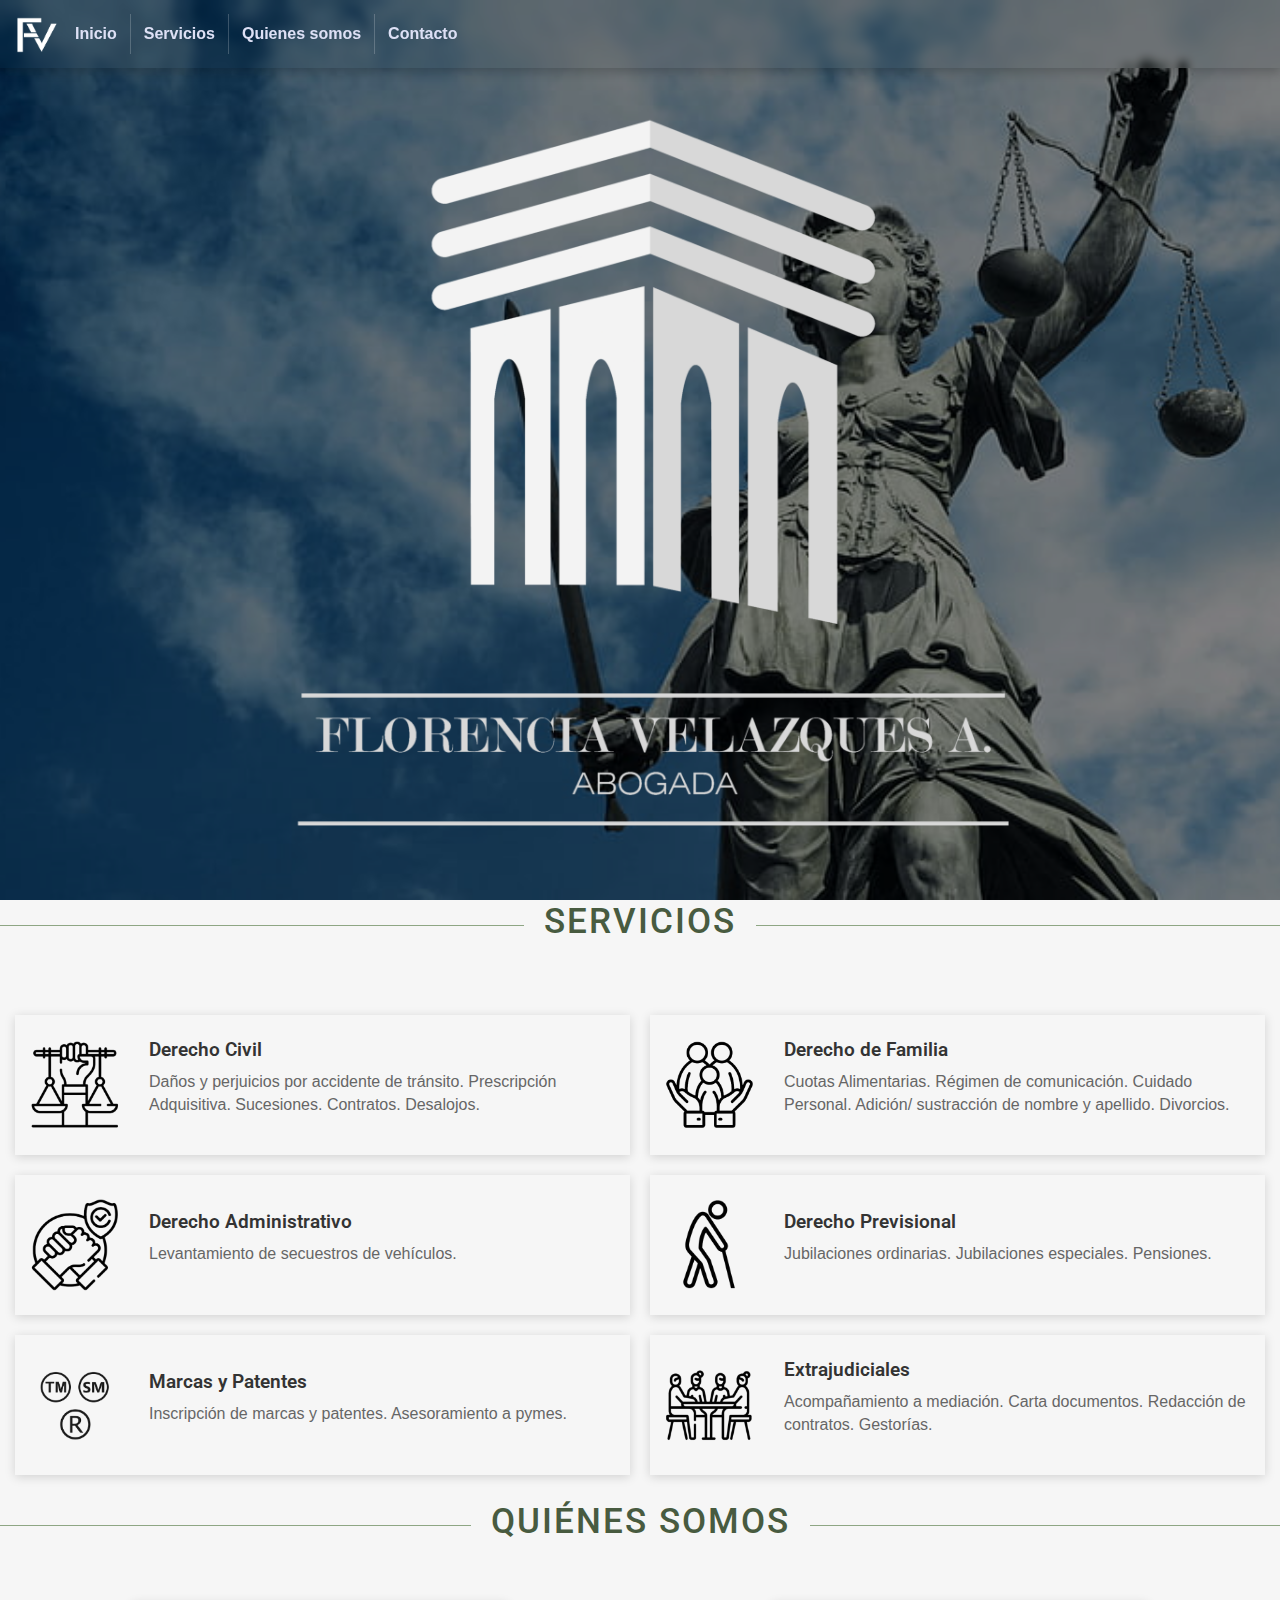
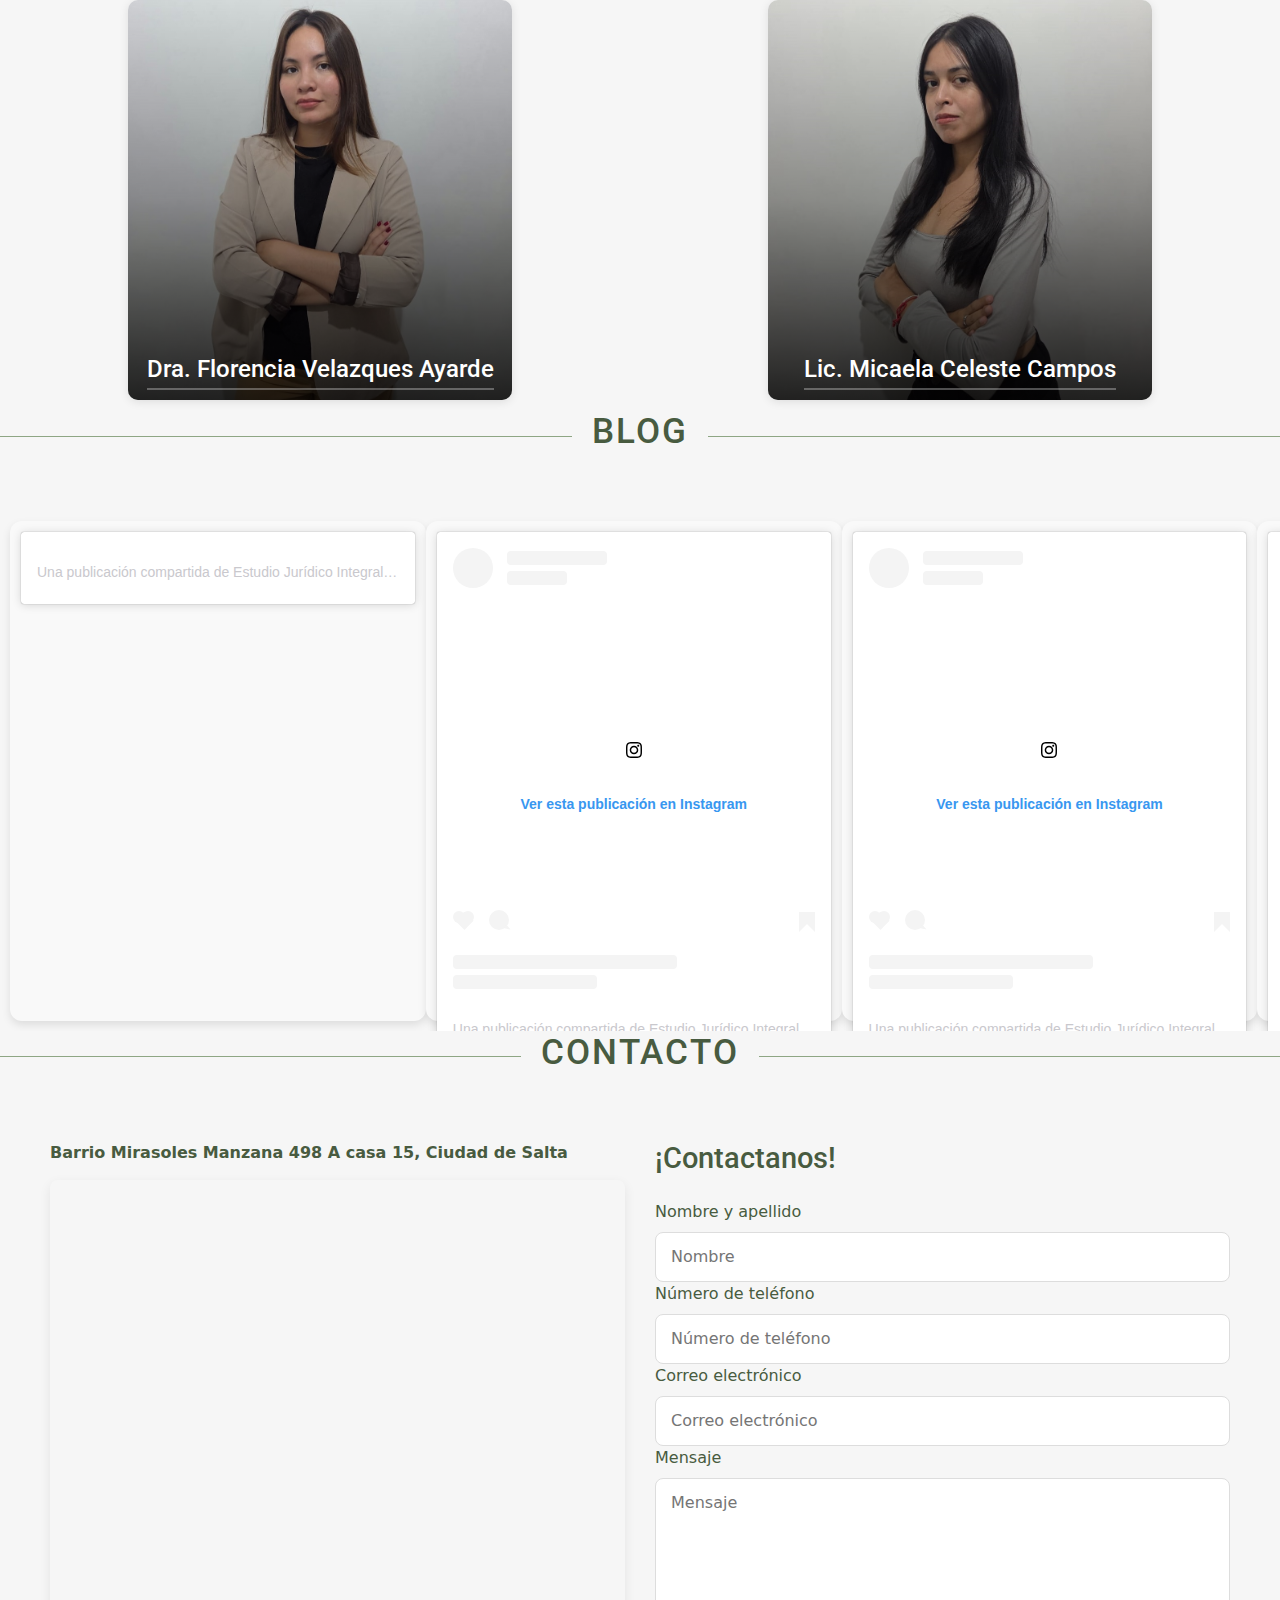
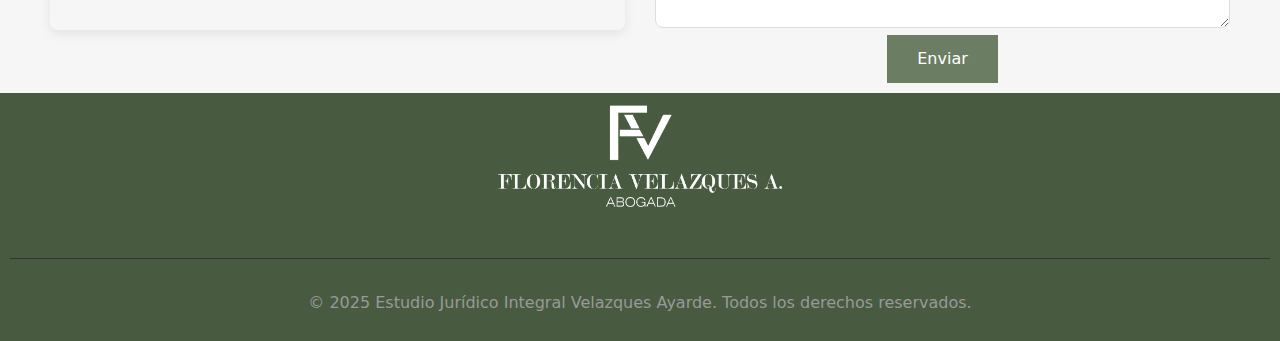
==== commit a4c0dc86: "Nuevo diseño" ====
--- a/index.html
+++ b/index.html
@@ -244,15 +244,10 @@
                                 <label for="correo">Correo electrónico</label>
                                 <input type="email" id="correo" name="correo" placeholder="Correo electrónico" required>
                             </div>
-
-                        
-
                             <div class="entrada">
                                 <label for="mensaje">Mensaje</label>
                                 <textarea id="mensaje" name="mensaje" placeholder="Mensaje" required></textarea>
-                            </div>
-
-                        
+                            </div>   
                         <button type="submit">Enviar</button>
                     </form>
                                         
@@ -291,7 +286,7 @@
             </div>
         </div>
         <div class="footer-bottom">
-            <p>&copy; 2024 Estudio Jurídico Integral Velazques Ayarde. Todos los derechos reservados.</p>
+            <p>&copy; 2025 Estudio Jurídico Integral Velazques Ayarde. Todos los derechos reservados.</p>
         </div>
     </footer>
 </body>
--- a/styles/styles.css
+++ b/styles/styles.css
@@ -20,7 +20,7 @@
     font-family: var(--fuente-principal);
     color: var(--gris-texto);
     line-height: 1.6;
-    background-color: var(--gris-claro);
+    background-color: var(--gris-texto);
 }
 
 h1, h2, h3, h4, h5, h6 {
@@ -136,7 +136,7 @@
 }
 
 .navbar-scrolled {
-    background-color: rgba(107, 126, 99, 0.9);
+    background-color: rgba(107, 126, 99, 0.6);
     transition: transform 0.5s cubic-bezier(0.68, -0.55, 0.27, 1.55),
                 background-color 0.5s ease-in-out,
                 opacity 0.7s ease-in-out,
@@ -228,7 +228,7 @@
 }
 
 .red-social-footer i {
-    font-size: 2rem;
+    font-size: 1.5rem;
     color: var(--blanco);
     margin-right: 15px;
     transition: var(--transicion);
--- a/styles/principal/inicio.css
+++ b/styles/principal/inicio.css
@@ -93,6 +93,9 @@
     }
 }
 @media (max-width: 768px) {
+    .inicio {
+        background-image: url('../../images/hero_min.jpg');
+    }
     .contacto-div {
         padding-top: 50px;
         width: 100%;
--- a/styles/principal/servicios.css
+++ b/styles/principal/servicios.css
@@ -13,6 +13,10 @@
     padding: 0px;
     border-radius: 10px;
     opacity: 1;
+    align-items: stretch;
+    display: flex;
+    flex-direction: column;
+    flex-grow: 1;
 }
 
 .tarjeta {
@@ -23,7 +27,9 @@
     background-color: var(--gris-claro);
     padding: 10px;
     box-shadow: 0 2px 10px rgba(0, 0, 0, 0.15);
+    flex-grow: 1;
 }
+
 
 .imagen_tarjeta {
     width: 100px;
@@ -63,4 +69,16 @@
     .contenedor_servicios {
         grid-template-columns: 1fr;
     }
+    .imagen_tarjeta_superior {
+        width: 80px;
+        box-sizing: border-box;
+    }
+    .imagen_tarjeta {
+        width: 80px;        box-sizing: border-box;
+    }
+    
+    .imagen {
+        width: 80px;
+        box-sizing: border-box;
+    }
 }
--- a/styles/principal/nosotros.css
+++ b/styles/principal/nosotros.css
@@ -12,44 +12,68 @@
 }
 
 .card-nosotros {
-    display: inline-block;
+    display: flex;
+    flex-direction: column;
+    justify-content: center;
+    align-items: center;
     width: 30%;
-    margin: 0 2.5%;
+    margin: 0 auto;
     box-shadow: 0 2px 10px rgba(0, 0, 0, 0.1);
     overflow: hidden;
     text-align: center;
+    position: relative;
+    border-radius: 10px;
 }
 
 .card-nosotros img {
-    width: 100%; 
+    width: 100%;
     height: 400px;
     object-fit: cover;
-    box-shadow: 2px 0 5px rgba(0, 0, 0, 0.08); 
+    box-shadow: 2px 0 5px rgba(0, 0, 0, 0.08);
 }
 
 .card-content {
-    padding: 30px;
+    position: absolute;
+    top: 0;
+    left: 50%;
+    transform: translateX(-50%);
+    width: 100%;
+    height: 100%;
+    background: linear-gradient(to top, rgba(0, 0, 0, 0.8), rgba(0, 0, 0, 0.3), rgba(0, 0, 0, 0));
     display: flex;
     flex-direction: column;
-    justify-content: space-between;
+    justify-content: flex-end;
+    align-items: center;
+    text-align: center;
+    padding: 0px;
+    box-shadow: 0 4px 10px rgba(0, 0, 0, 0.2);
 }
 
+.card-content h3,
+.card-content p {
+    margin: 5px 0;
+}
+
+
 .card-content h3 {
-    font-size: 1.8em;
-    margin-bottom: 15px;
-    color: var(--verde);
-    border-bottom: 2px solid rgba(var(--verde-rgb), 0.3); 
-    padding-bottom: 10px;
+    font-size: 1.5em;
+    margin-bottom: 10px;
+    color: #fff;
+    border-bottom: 2px solid rgba(255, 255, 255, 0.3);
+    padding-bottom: 5px;
 }
 
 .card-content p {
-    line-height: 1.7;
-    color: #444;
+    line-height: 1.5;
+    color: #fff;
+    font-size: 0.9em;
 }
+
 
 @media (max-width: 768px) {
     .nosotros-container{
         flex-direction: column;
+        gap: 20px;
     }
     .card-nosotros {
         flex-direction: column; 
@@ -58,13 +82,13 @@
     }
 
     .card-nosotros img {
-        width: 320px; 
+        width: 340px; 
         height: 400px; 
         box-shadow: none;
     }
 
     .card-content {
-        padding: 20px; /* Reduce el padding para dar más espacio al contenido */
+        width: 90%;
     }
 
     .card-content h3 {
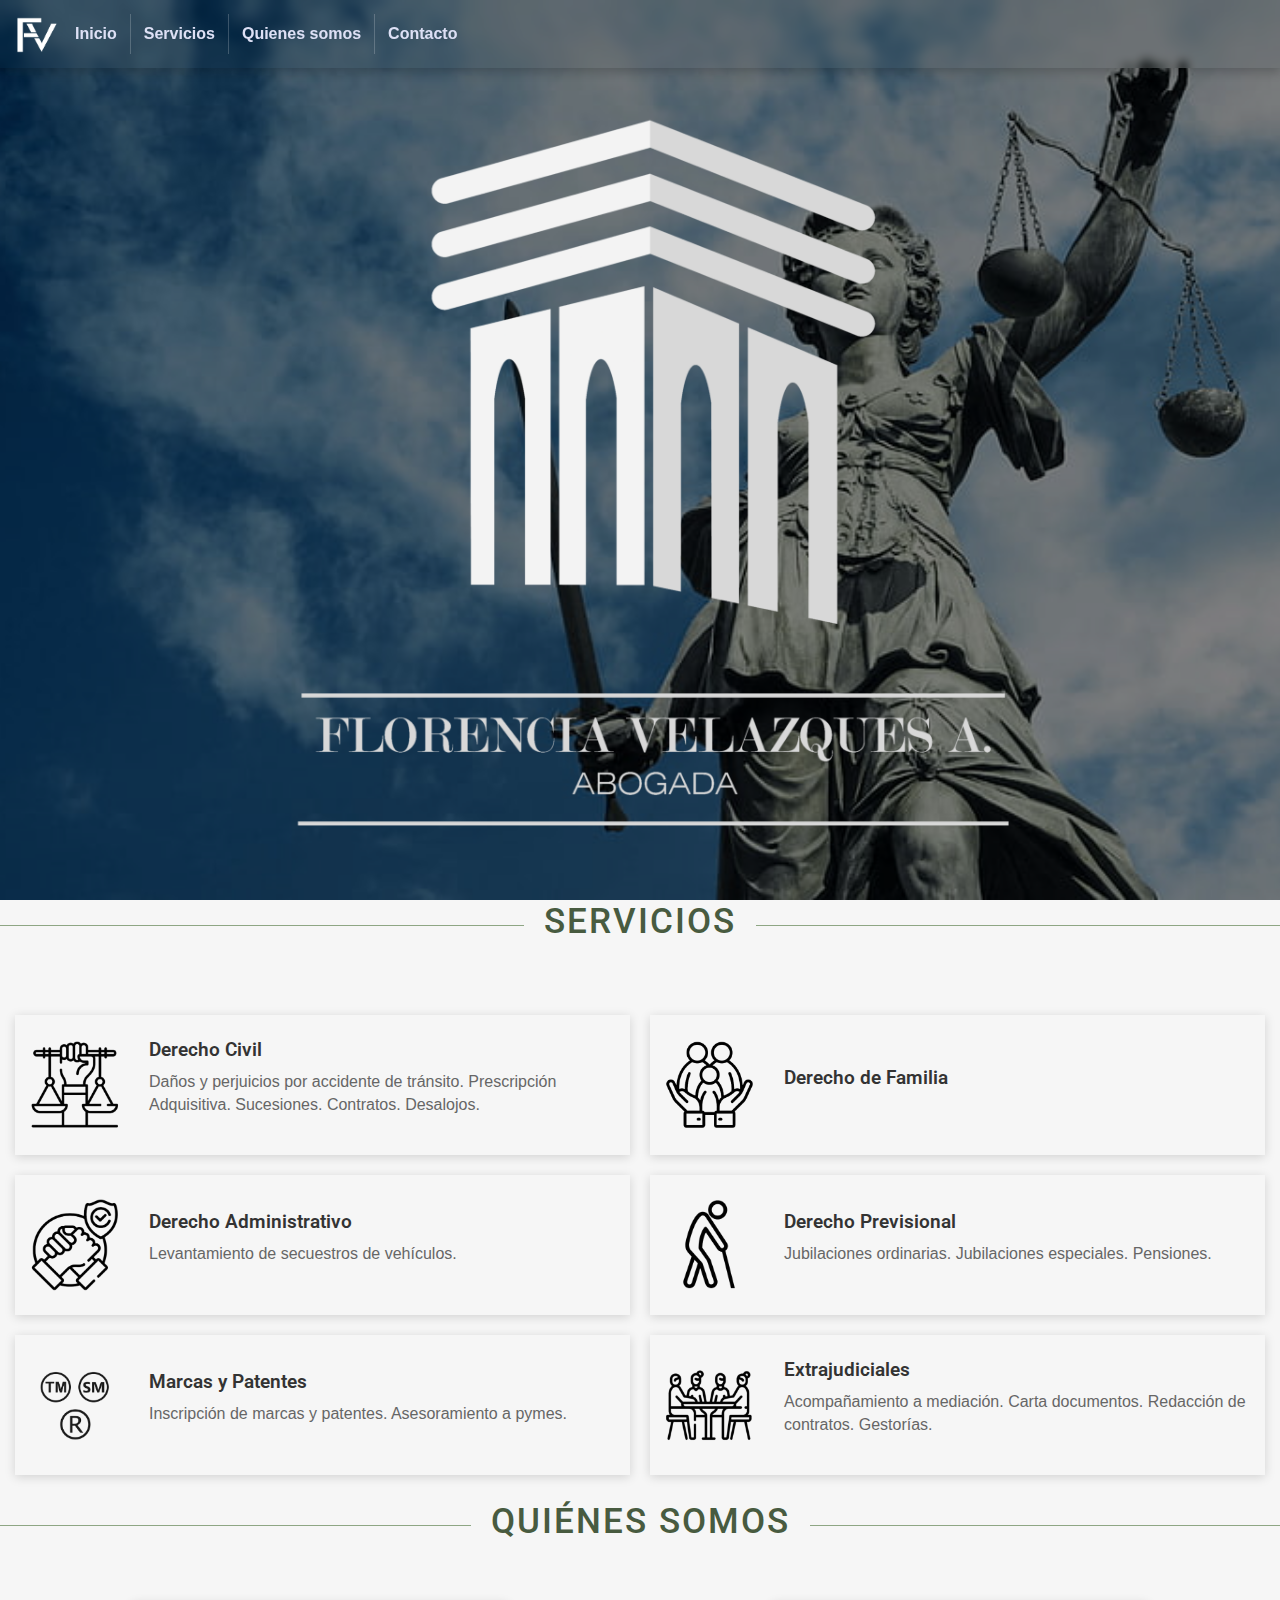
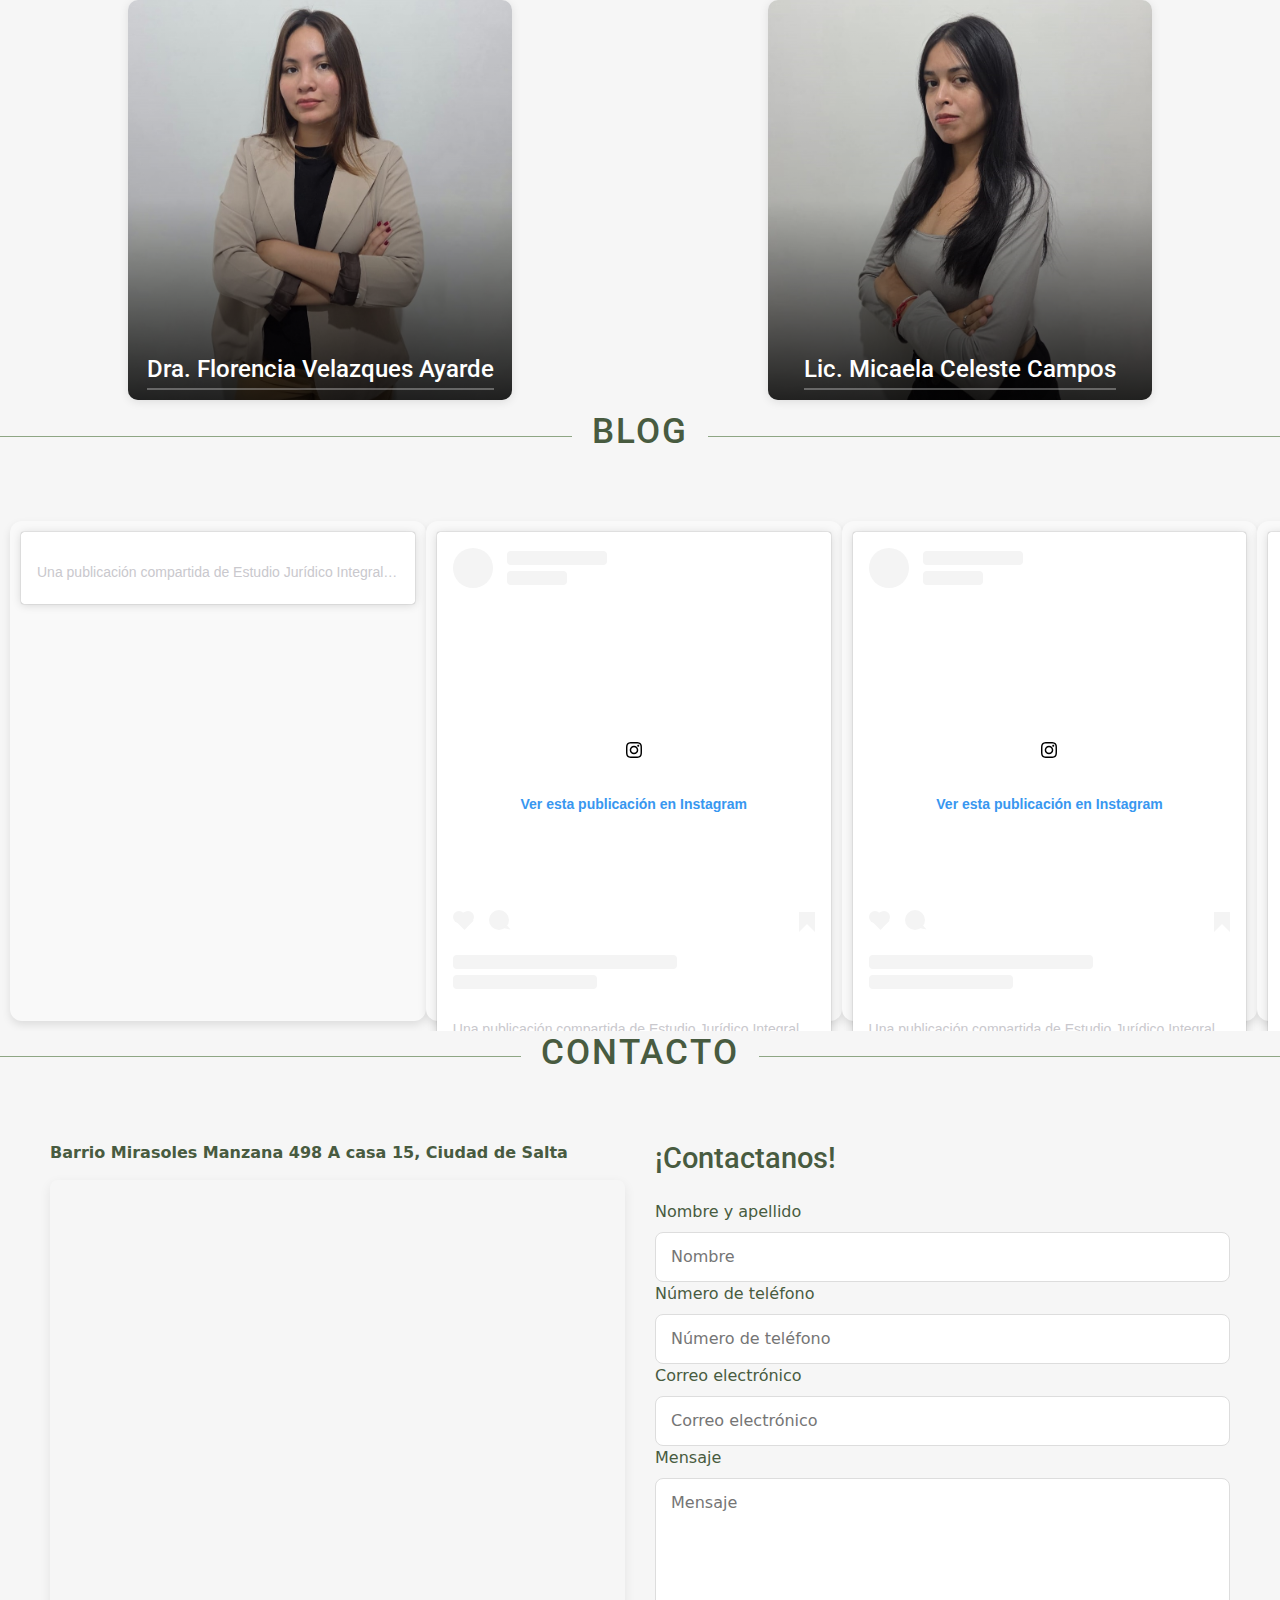
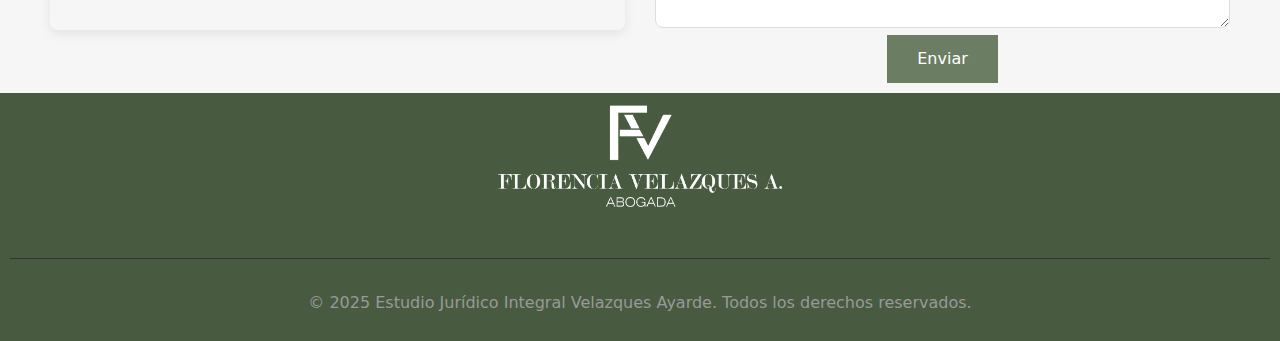
==== commit 449287b0: "Nuevo diseño" ====
--- a/index.html
+++ b/index.html
@@ -95,7 +95,7 @@
                     </div>
                     <div class="cuerpo_tarjeta">
                         <h5 class="titulo_tarjeta">Derecho de Familia</h5>
-                        <p class="texto_tarjeta">Cuotas Alimentarias. Régimen de comunicación. Cuidado Personal. Adición/ sustracción de nombre y apellido. Divorcios.</p>
+                        <p class="texto_tarjeta"></p> 
                     </div>
                 </div>
             </div>
--- a/styles/principal/nosotros.css
+++ b/styles/principal/nosotros.css
@@ -39,7 +39,7 @@
     transform: translateX(-50%);
     width: 100%;
     height: 100%;
-    background: linear-gradient(to top, rgba(0, 0, 0, 0.8), rgba(0, 0, 0, 0.3), rgba(0, 0, 0, 0));
+    background: linear-gradient(to top, rgba(0, 0, 0, 0.8), rgba(0, 0, 0, 0.1), rgba(0, 0, 0, 0));
     display: flex;
     flex-direction: column;
     justify-content: flex-end;
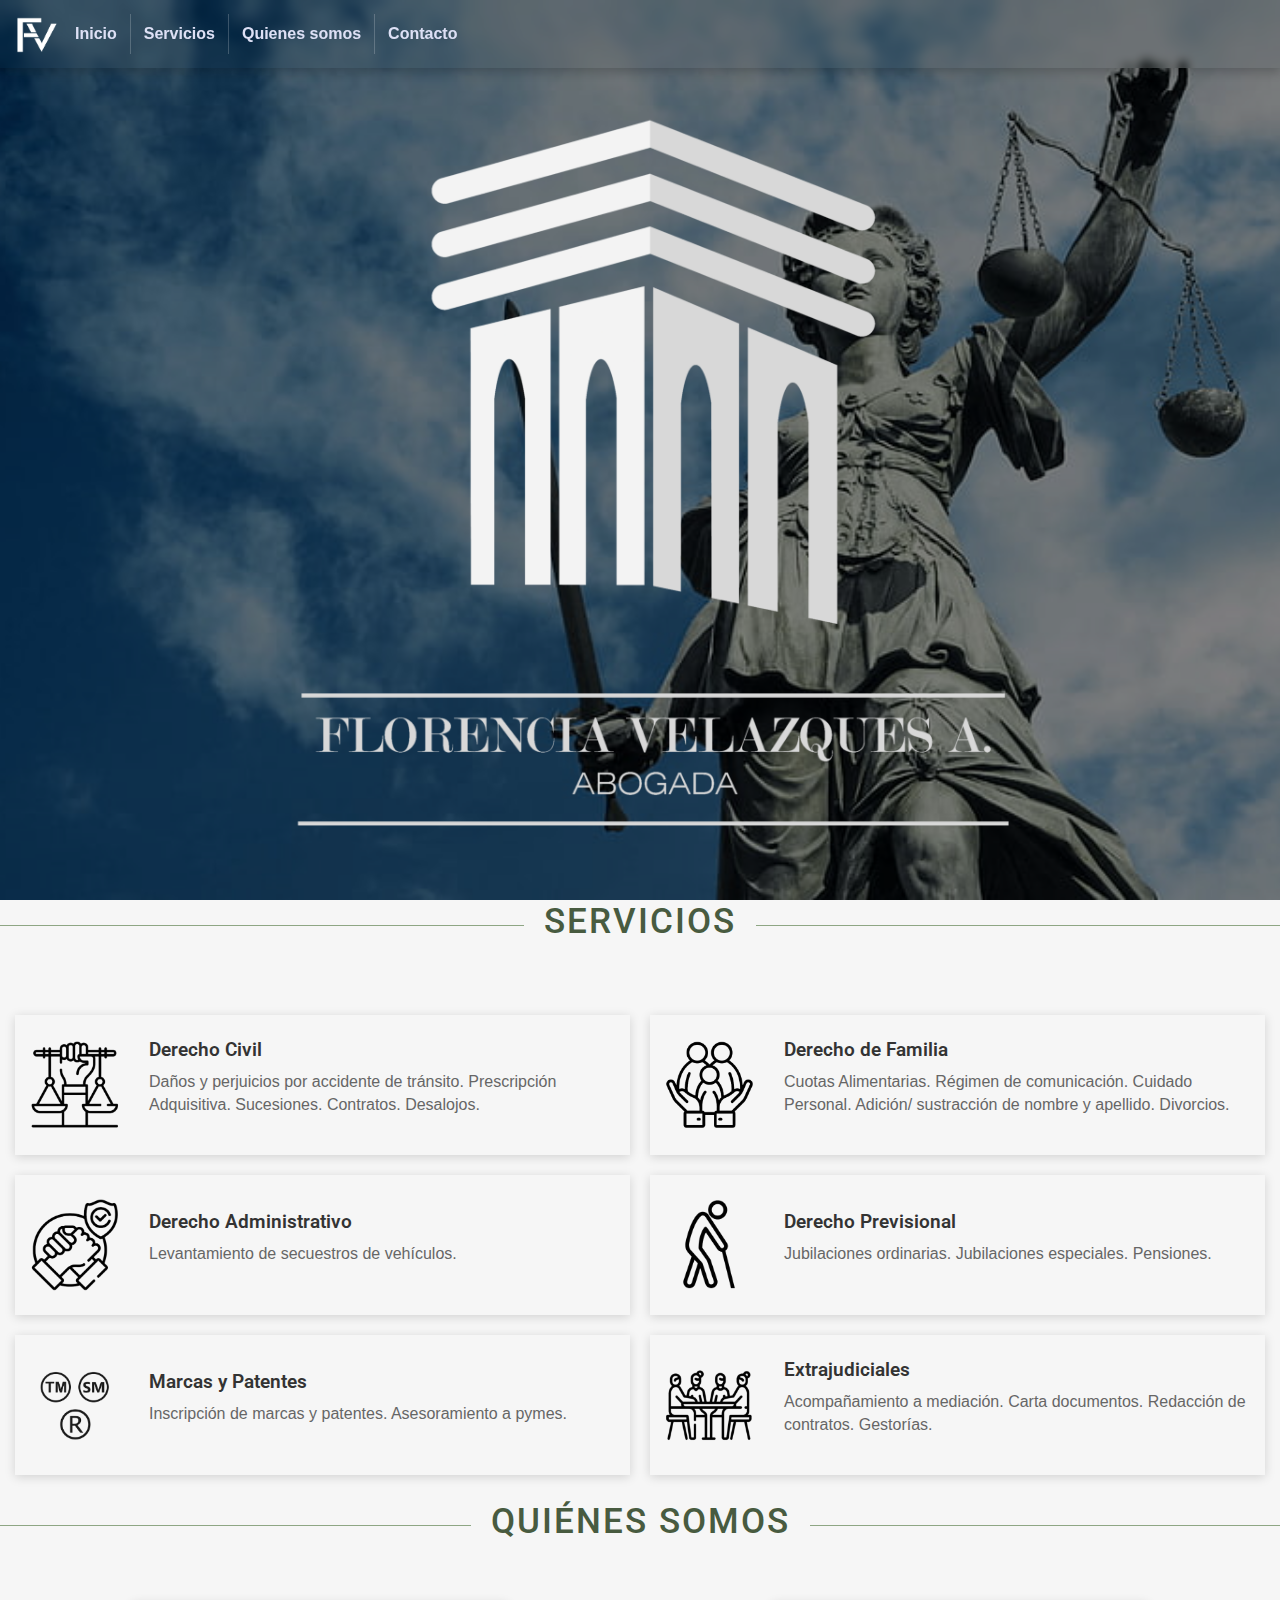
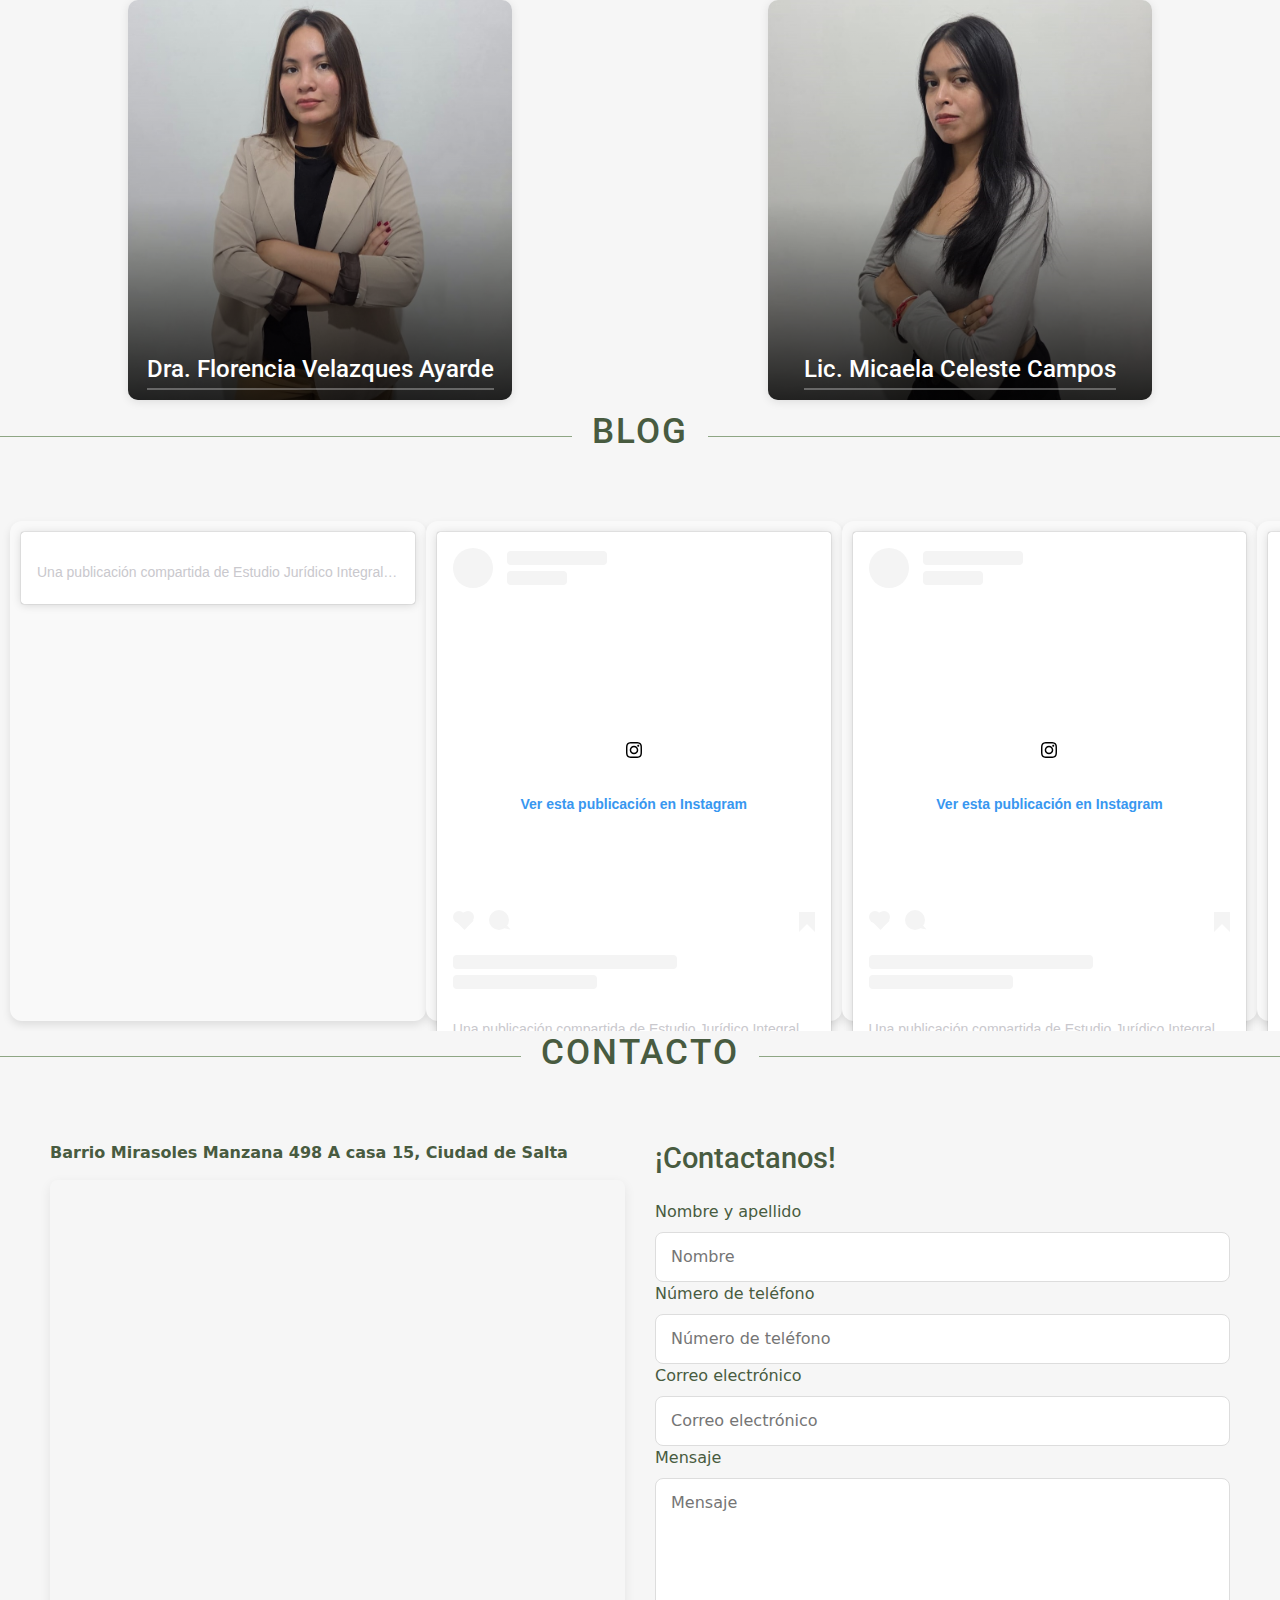
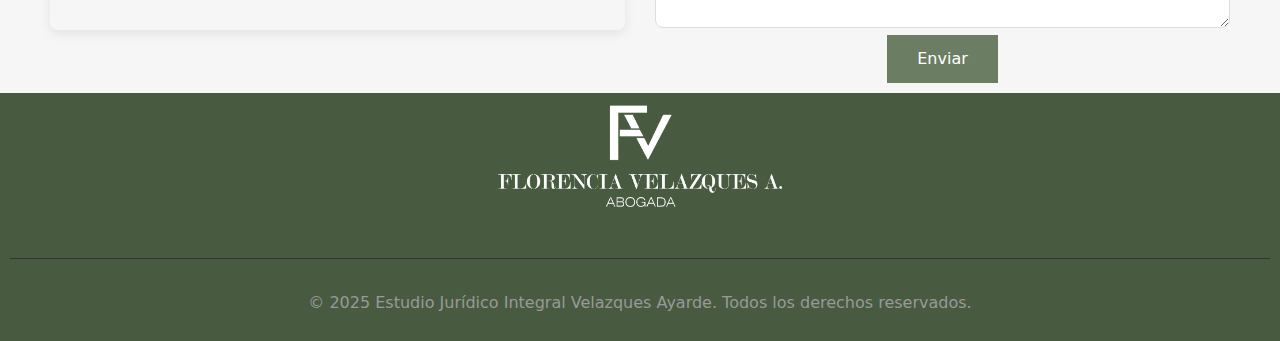
==== commit 579a78c0: "Nuevo diseño" ====
--- a/index.html
+++ b/index.html
@@ -95,7 +95,7 @@
                     </div>
                     <div class="cuerpo_tarjeta">
                         <h5 class="titulo_tarjeta">Derecho de Familia</h5>
-                        <p class="texto_tarjeta"></p> 
+                        <p class="texto_tarjeta">Cuotas Alimentarias. Régimen de comunicación. Cuidado Personal. Adición/ sustracción de nombre y apellido. Divorcios.</p>
                     </div>
                 </div>
             </div>
--- a/styles/principal/nosotros.css
+++ b/styles/principal/nosotros.css
@@ -88,7 +88,8 @@
     }
 
     .card-content {
-        width: 90%;
+        width: 340px; 
+        height: 400px; 
     }
 
     .card-content h3 {
